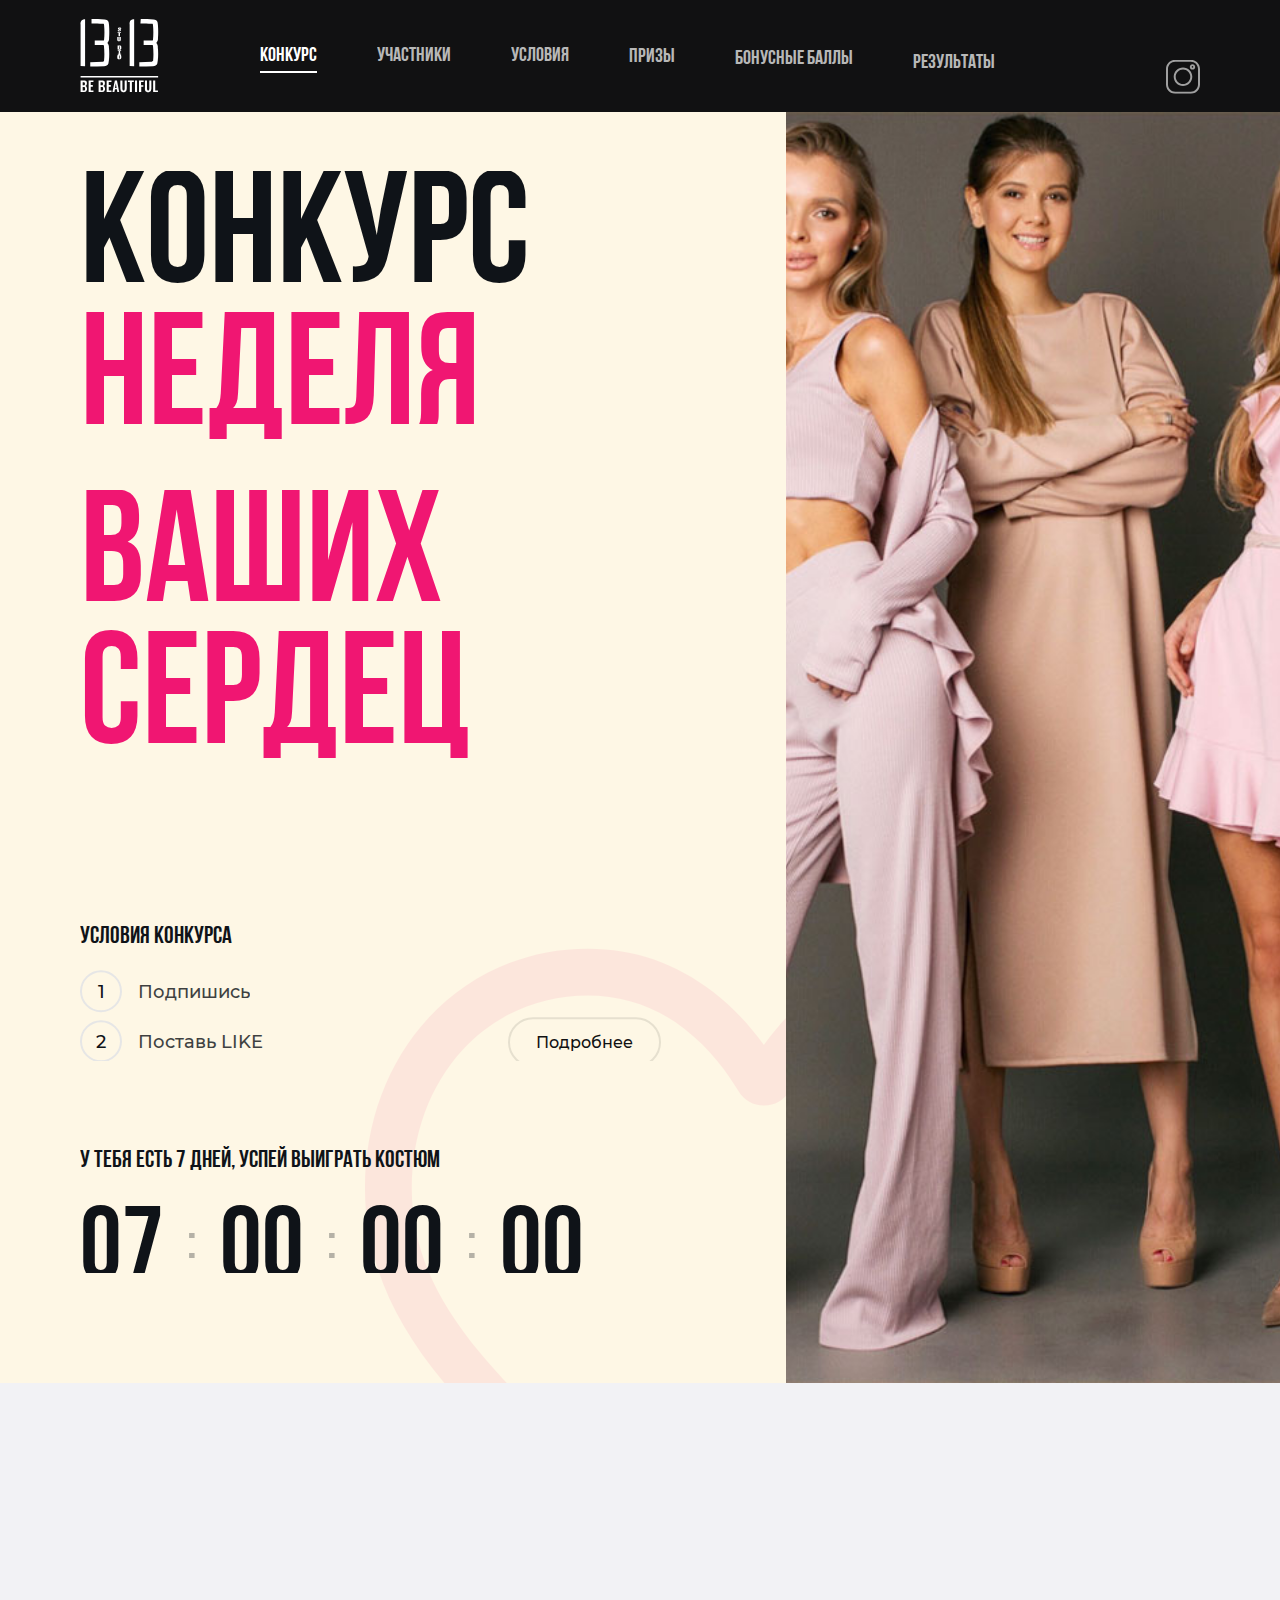
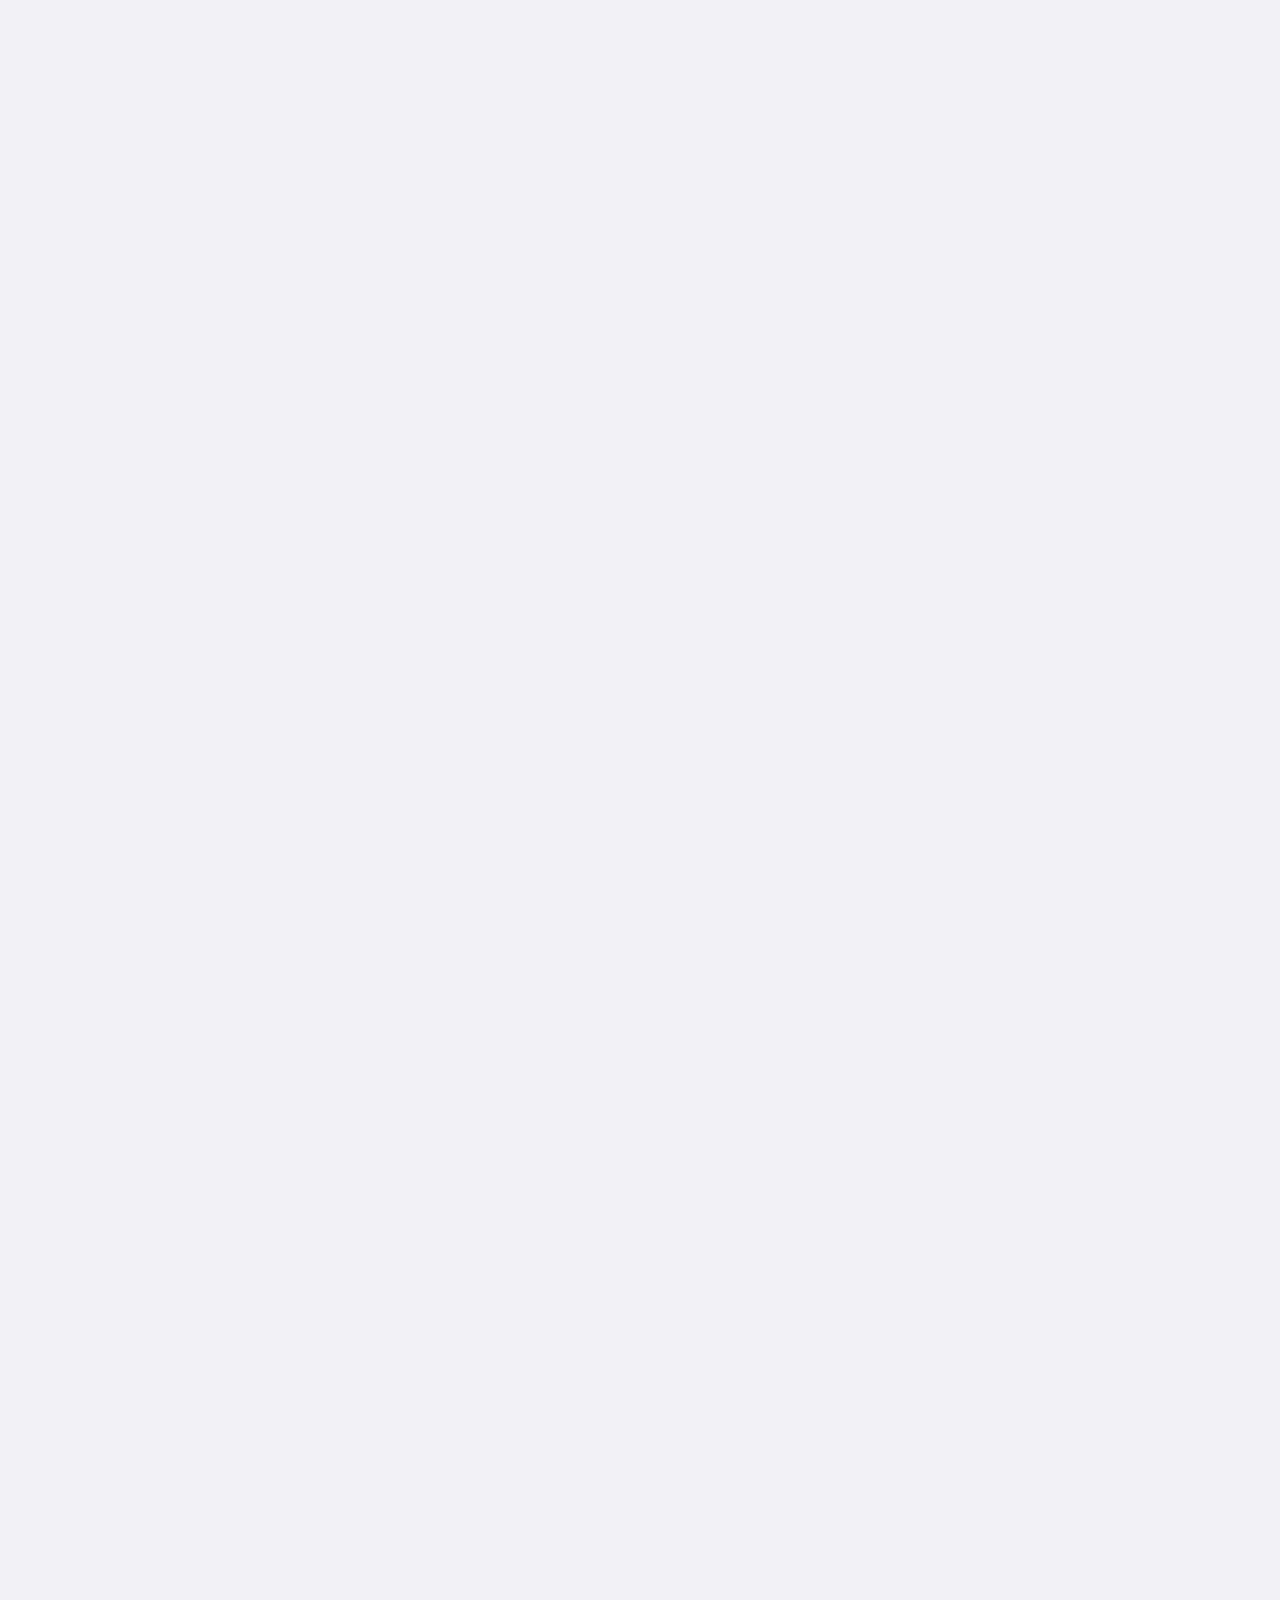
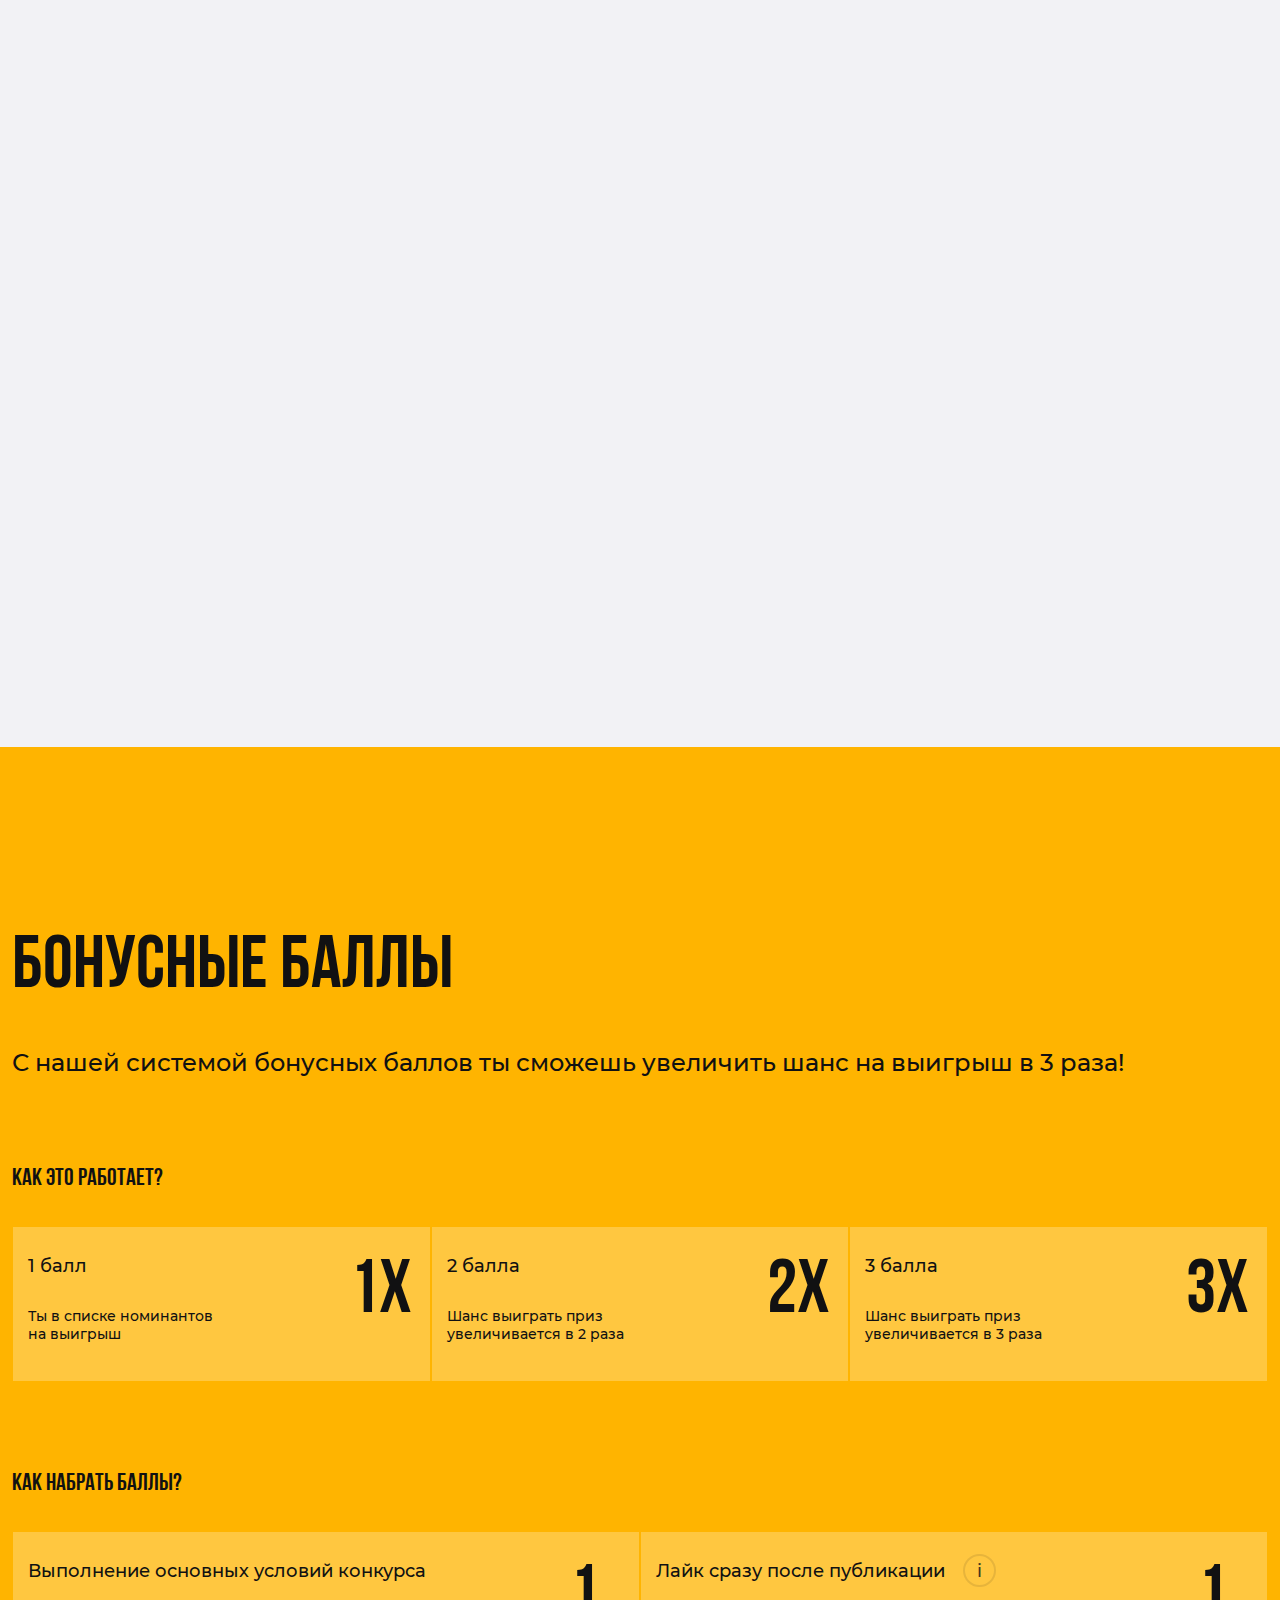
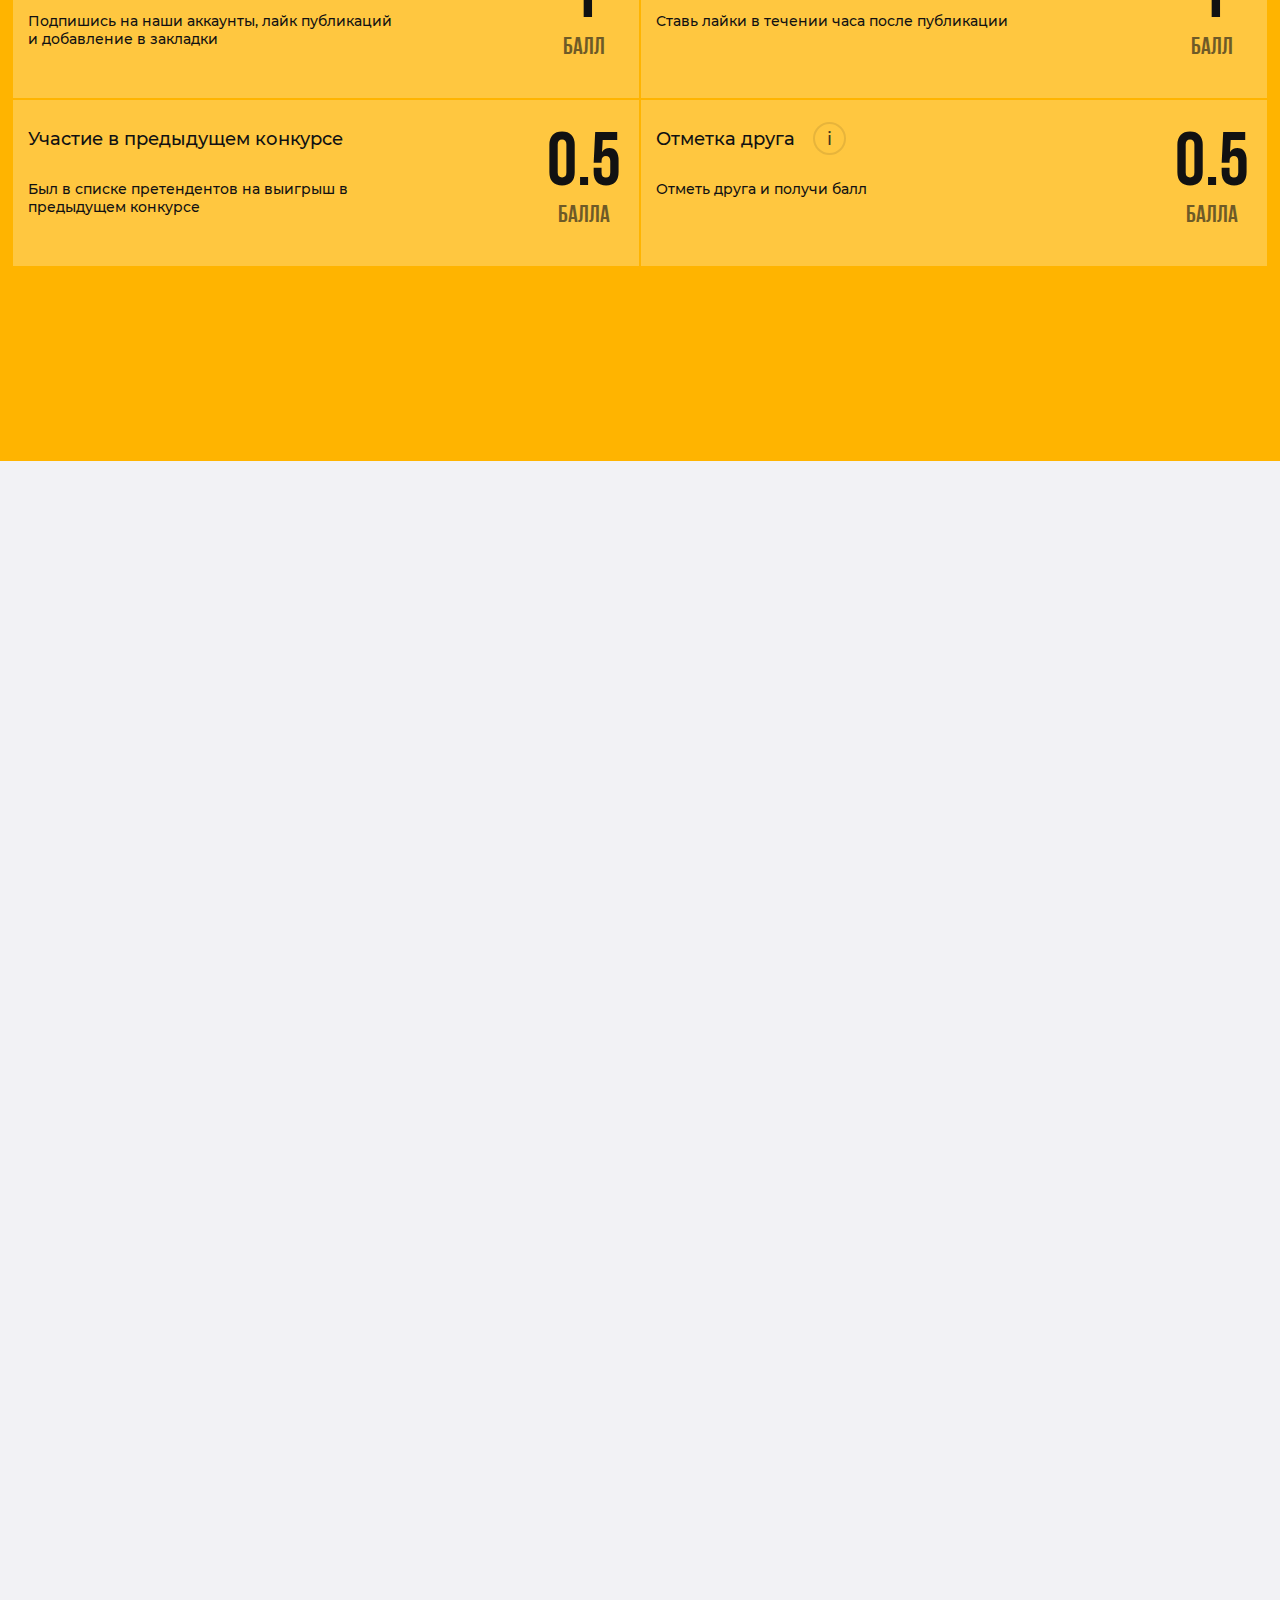
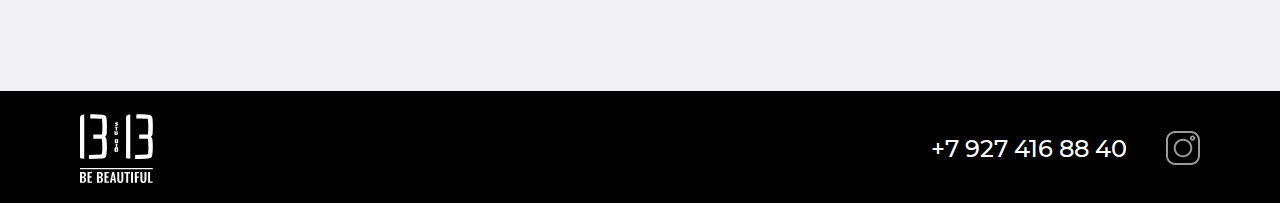
==== index.html @ 103858ec "1st commit" ====
<!DOCTYPE html>
<html lang="en">
<head>
	<meta charset="UTF-8">
	<title>Document</title>
	<link rel="stylesheet" href="assets/css/main.css">
</head>
<body>
	<header id="header" class="header">
		<img src="assets/images/heart-icon.svg" alt="" class="background-heart">
		<div class="nav sticky">
			<a href="#header"><img class="navicon navicon-logo" src="assets/images/logo.svg"></a>
			<nav>
				<ul class="navmenu">
					<li><a href="#header" class="active">Конкурс</a></li>
					<li><a href="#members-list-section">Участники</a></li>
					<li><a href="#conditions-section">Условия</a></li>
					<li><a href="#prize-section">Призы</a></li>
					<li><a href="#bonus-section">Бонусные баллы</a></li>
					<li><a href="#result-section">Результаты</a></li>
				</ul>
			</nav>
			<img class="navicon navicon-inst" src="assets/images/inst-icon.svg">
		</div>
			<div class="header-container header-col">
				<div class="h1-wrapper">
					<h1 class="h1"><span class="string"><span class="not-pink">конкурс </span>неделя</span><span class="string"> ваших сердец</span></h1>
				</div>
				<div class="conditions">
					<div class="main-items-animation">
						<h4 class="h4">Условия конкурса</h4>
						<div class="conditions-ctn">
							<div class="condition-list">
								<div class="condition-item">
									<div class="circle"></div>
									<div class="condition-item-number">1</div>
									<div class="condition-item-label">Подпишись</div>
								</div>
								<div class="condition-item">
									<div class="circle"></div>
									<div class="condition-item-number">2</div>
									<div class="condition-item-label">Поставь LIKE</div>
								</div>
								<div class="condition-item">
									<div class="circle circle-win">
										<img src="assets/images/win-icon.svg" alt="" class="main-win-icon">
									</div>
									<div class="condition-item-label"></div>
									<div class="condition-item-label win-label">Выиграй этот костюм</div>
								</div>
							</div>
							<a class="btn main-btn" href="">Подробнее</a>
						</div>
					</div>
				</div>
				<div class="timer-block">
					<div class="main-items-animation">
						<h4 id="time-left-text" class="h4">У тебя есть <span id="time-left">7 дней</span>, успей выиграть костюм</h4>
						<div class="timer">
							<span class="timer-element">
								<div class="number-wrapper days-wrapper">
									<span id="days" class="timer-number">07</span>
								</div>
								<span class="timer-text">дней</span>
							</span>
							<span class="timer-separator">:</span>
							<span class="timer-element">
								<div class="number-wrapper hours-wrapper">
									<span id="hours" class="timer-number">00</span>
								</div>
								<span class="timer-text">часов</span>
							</span>
							<span class="timer-separator">:</span>
							<span class="timer-element">
								<div class="number-wrapper minutes-wrapper">
									<span id="minutes" class="timer-number">00</span>
								</div>
								<span class="timer-text">минут</span>
							</span>
							<span class="timer-separator">:</span>
							<span class="timer-element">
								<div class="number-wrapper seconds-wrapper">
									<span id="seconds" class="timer-number timer-number-all">00</span>
								</div>
								<span class="timer-text">секунд</span>
							</span>
						</div>
					</div>
				</div>
			</div>
			<div class="header-col-img-wrap header-col">
				<div class="header-col-img"></div>
			</div>
	</header>
	<div class="border border-left"></div>
	<div class="border border-right"></div>
	<section id="members-list-section" class="section gray-section padding-top">
		<div class="container">
			<div class="h2-container">
				<h2 class="h2 slideUp-element">Список участников</h2>
			</div>
			<div class="tabs fadeIn-element">
			<div class="members-filters clearfix">
				<ul class="members-filters-list tabs__caption">
					<li class="active-tab">Недельный конкурс</li>
					<li>Сезонный конкурс</li>
					<li>Топ 50</li>
				</ul>
				<a href="#" class="btn members-filters-btn">Найти себя</a>
			</div>
			<div class="members-grid ">
				<div class="members-grid-header">
					<div class="members-col1 col">Участники</div>
					<div class="members-col2 col">Like</div>
					<div class="members-col3 col">Бонусные баллы</div>
					<div class="members-col4 col">Профиль</div>
					<div class="members-col5 col">Итог</div>
				</div>
					<div class="members-grid-items tabs__content active-tab">
						<div class="members-grid-item">
							<div class="members-col1 col">
							<div class="user">
								<img class="user-avatar" src="assets/images/user-image.jpg" alt="">
								<span class="user-login">Tina_gaznanova</span>
							</div>
							</div>
							<div class="members-col2 col">
								<div class="tooltip likes likes-green">
									<span class="likes-big">1</span> 10/10
									<span class="tooltiptext"><span class="tooltip-text">Like</span><span class="tooltip-text tooltip-text-second">10/10 лайков</span></span>
								</div>
							</div>
							<div class="members-col3 col">
								<div class="bonus-block">
									<div class="bonus" data-max-value="1" data-current-value="0"></div>
									<div class="bonus" data-max-value="1" data-current-value="0.5"></div>
									<div class="bonus" data-max-value="1" data-current-value="1"></div>
								</div>
							</div>
							<div class="members-col4 col">
								<a href="#" class="rectangle">
									<img class="user-icon" src="assets/images/user-icon.svg" alt="">
								</a>
							</div>
							<div class="members-col5 col">
								<div class="rating-number">
									<span class="rating rating-top">1</span>
								</div>
							</div>
						</div>
						<div class="members-grid-item">
							<div class="members-col1 col">
							<div class="user">
								<img class="user-avatar" src="assets/images/user-image.jpg" alt="">
								<span class="user-login">Tina_gaznanova</span>
							</div>
							</div>
							<div class="members-col2 col">
								<div class="tooltip likes likes-green">
									<span class="likes-big">1</span> 10/10
									<span class="tooltiptext"><span class="tooltip-text">Like</span><span class="tooltip-text tooltip-text-second">10/10 лайков</span></span>
								</div>
							</div>
							<div class="members-col3 col">
								<div class="bonus-block">
									<div class="bonus" data-max-value="10" data-current-value="4"></div>
									<div class="bonus" data-max-value="1" data-current-value="0.2"></div>
									<div class="bonus" data-max-value="2" data-current-value="2"></div>
								</div>
							</div>
							<div class="members-col4 col">
								<a href="#" class="rectangle">
									<img class="user-icon" src="assets/images/user-icon.svg" alt="">
								</a>
							</div>
							<div class="members-col5 col">
								<div class="rating-number">
									<span class="rating rating-top">2</span>
								</div>
							</div>
						</div>
						<div class="members-grid-item">
							<div class="members-col1 col">
							<div class="user">
								<img class="user-avatar" src="assets/images/user-image.jpg" alt="">
								<span class="user-login">Tina_gaznanova</span>
							</div>
							</div>
							<div class="members-col2 col">
								<div class="tooltip likes likes-red">
									<span class="likes-big">0</span> 7/10
									<span class="tooltiptext"><span class="tooltip-text">Like</span><span class="tooltip-text tooltip-text-second">7/10 лайков</span></span>
								</div>
							</div>
							<div class="members-col3 col">
								<div class="bonus-block">
									<div class="bonus-block">
										<div class="bonus" data-max-value="0.5" data-current-value="0.1"></div>
										<div class="bonus" data-max-value="1" data-current-value="0.5"></div>
										<div class="bonus" data-max-value="1" data-current-value="0"></div>
									</div>
								</div>
							</div>
							<div class="members-col4 col">
								<a href="#" class="rectangle">
									<img class="user-icon" src="assets/images/user-icon.svg" alt="">
								</a>
							</div>
							<div class="members-col5 col">
								<div class="rating-number">
									<span class="rating rating-top">3</span>
								</div>
							</div>
						</div>
						<div class="members-grid-item">
							<div class="members-col1 col">
							<div class="user">
								<img class="user-avatar" src="assets/images/user-image.jpg" alt="">
								<span class="user-login">Tina_gaznanova</span>
							</div>
							</div>
							<div class="members-col2 col">
								<div class="tooltip likes likes-red">
									<span class="likes-big">0</span> 3/10
									<span class="tooltiptext"><span class="tooltip-text">Like</span><span class="tooltip-text tooltip-text-second">3/10 лайков</span></span>
								</div>
							</div>
							<div class="members-col3 col">
								<div class="bonus-block">
									<div class="bonus" data-max-value="0.5" data-current-value="0.3"></div>
									<div class="bonus" data-max-value="4" data-current-value="0.5"></div>
									<div class="bonus" data-max-value="2" data-current-value="1"></div>
								</div>
							</div>
							<div class="members-col4 col">
								<a href="#" class="rectangle">
									<img class="user-icon" src="assets/images/user-icon.svg" alt="">
								</a>
							</div>
							<div class="members-col5 col">
								<div class="rating-number">
									<span class="rating">0.5</span>
								</div>
							</div>
						</div>
						<div class="members-grid-item">
							<div class="members-col1 col">
							<div class="user">
								<img class="user-avatar" src="assets/images/user-image.jpg" alt="">
								<span class="user-login">Tina_gaznanova</span>
							</div>
							</div>
							<div class="members-col2 col">
								<div class="tooltip likes likes-red">
									<span class="likes-big">0</span> 0/10
									<span class="tooltiptext"><span class="tooltip-text">Like</span><span class="tooltip-text tooltip-text-second">0/10 лайков</span></span>
								</div>
							</div>
							<div class="members-col3 col">
								<div class="bonus-block">
									<div class="bonus" data-max-value="0.5" data-current-value="0"></div>
									<div class="bonus" data-max-value="0.3" data-current-value="0.1"></div>
									<div class="bonus" data-max-value="11" data-current-value="9"></div>
								</div>
							</div>
							<div class="members-col4 col">
								<a href="#" class="rectangle">
									<img class="user-icon" src="assets/images/user-icon.svg" alt="">
								</a>
							</div>
							<div class="members-col5 col">
								<div class="rating-number">
									<span class="rating">0.5</span>
								</div>
							</div>
						</div>
					</div>
					<div class="members-grid-items tabs__content">
						<div class="members-grid-item">
							<div class="members-col1 col">
								<div class="user">
									<img class="user-avatar" src="assets/images/user-image.jpg" alt="">
									<span class="user-login">123</span>
								</div>
							</div>
							<div class="members-col2 col">
								<div class="tooltip likes likes-green">
									<span class="likes-big">1</span> 10/10
									<span class="tooltiptext"><span class="tooltip-text">Like</span><span class="tooltip-text tooltip-text-second">10/10 лайков</span></span>
								</div>
							</div>
							<div class="members-col3 col">
								<div class="bonus-block">
									<div class="bonus" data-max-value="1" data-current-value="0"></div>
									<div class="bonus" data-max-value="1" data-current-value="0.5"></div>
									<div class="bonus" data-max-value="1" data-current-value="1"></div>
								</div>
							</div>
							<div class="members-col4 col">
								<a href="#" class="rectangle">
									<img class="user-icon" src="assets/images/user-icon.svg" alt="">
								</a>
							</div>
							<div class="members-col5 col">
								<div class="rating-number">
									<span class="rating rating-top">1</span>
								</div>
							</div>
						</div>
						<div class="members-grid-item">
							<div class="members-col1 col">
								<div class="user">
									<img class="user-avatar" src="assets/images/user-image.jpg" alt="">
									<span class="user-login">123</span>
								</div>
							</div>
							<div class="members-col2 col">
								<div class="tooltip likes likes-green">
									<span class="likes-big">1</span> 10/10
									<span class="tooltiptext"><span class="tooltip-text">Like</span><span class="tooltip-text tooltip-text-second">10/10 лайков</span></span>
								</div>
							</div>
							<div class="members-col3 col">
								<div class="bonus-block">
									<div class="bonus" data-max-value="10" data-current-value="4"></div>
									<div class="bonus" data-max-value="1" data-current-value="0.2"></div>
									<div class="bonus" data-max-value="2" data-current-value="2"></div>
								</div>
							</div>
							<div class="members-col4 col">
								<a href="#" class="rectangle">
									<img class="user-icon" src="assets/images/user-icon.svg" alt="">
								</a>
							</div>
							<div class="members-col5 col">
								<div class="rating-number">
									<span class="rating rating-top">2</span>
								</div>
							</div>
						</div>
						<div class="members-grid-item">
							<div class="members-col1 col">
								<div class="user">
									<img class="user-avatar" src="assets/images/user-image.jpg" alt="">
									<span class="user-login">Tina_gaznanova</span>
								</div>
							</div>
							<div class="members-col2 col">
								<div class="tooltip likes likes-red">
									<span class="likes-big">0</span> 7/10
									<span class="tooltiptext"><span class="tooltip-text">Like</span><span class="tooltip-text tooltip-text-second">7/10 лайков</span></span>
								</div>
							</div>
							<div class="members-col3 col">
								<div class="bonus-block">
									<div class="bonus-block">
										<div class="bonus" data-max-value="0.5" data-current-value="0.1"></div>
										<div class="bonus" data-max-value="1" data-current-value="0.5"></div>
										<div class="bonus" data-max-value="1" data-current-value="0"></div>
									</div>
								</div>
							</div>
							<div class="members-col4 col">
								<a href="#" class="rectangle">
									<img class="user-icon" src="assets/images/user-icon.svg" alt="">
								</a>
							</div>
							<div class="members-col5 col">
								<div class="rating-number">
									<span class="rating rating-top">3</span>
								</div>
							</div>
						</div>
						<div class="members-grid-item">
							<div class="members-col1 col">
								<div class="user">
									<img class="user-avatar" src="assets/images/user-image.jpg" alt="">
									<span class="user-login">Tina_gaznanova</span>
								</div>
							</div>
							<div class="members-col2 col">
								<div class="tooltip likes likes-red">
									<span class="likes-big">0</span> 3/10
									<span class="tooltiptext"><span class="tooltip-text">Like</span><span class="tooltip-text tooltip-text-second">3/10 лайков</span></span>
								</div>
							</div>
							<div class="members-col3 col">
								<div class="bonus-block">
									<div class="bonus" data-max-value="0.5" data-current-value="0.3"></div>
									<div class="bonus" data-max-value="4" data-current-value="0.5"></div>
									<div class="bonus" data-max-value="2" data-current-value="1"></div>
								</div>
							</div>
							<div class="members-col4 col">
								<a href="#" class="rectangle">
									<img class="user-icon" src="assets/images/user-icon.svg" alt="">
								</a>
							</div>
							<div class="members-col5 col">
								<div class="rating-number">
									<span class="rating">0.5</span>
								</div>
							</div>
						</div>
						<div class="members-grid-item">
							<div class="members-col1 col">
								<div class="user">
									<img class="user-avatar" src="assets/images/user-image.jpg" alt="">
									<span class="user-login">Tina_gaznanova</span>
								</div>
							</div>
							<div class="members-col2 col">
								<div class="tooltip likes likes-red">
									<span class="likes-big">0</span> 0/10
									<span class="tooltiptext"><span class="tooltip-text">Like</span><span class="tooltip-text tooltip-text-second">0/10 лайков</span></span>
								</div>
							</div>
							<div class="members-col3 col">
								<div class="bonus-block">
									<div class="bonus" data-max-value="0.5" data-current-value="0"></div>
									<div class="bonus" data-max-value="0.3" data-current-value="0.1"></div>
									<div class="bonus" data-max-value="11" data-current-value="9"></div>
								</div>
							</div>
							<div class="members-col4 col">
								<a href="#" class="rectangle">
									<img class="user-icon" src="assets/images/user-icon.svg" alt="">
								</a>
							</div>
							<div class="members-col5 col">
								<div class="rating-number">
									<span class="rating">0.5</span>
								</div>
							</div>
						</div>
					</div>
					<div class="members-grid-items tabs__content">
						<div class="members-grid-item">
							<div class="members-col1 col">
								<div class="user">
									<img class="user-avatar" src="assets/images/user-image.jpg" alt="">
									<span class="user-login">000</span>
								</div>
							</div>
							<div class="members-col2 col">
								<div class="tooltip likes likes-green">
									<span class="likes-big">1</span> 10/10
									<span class="tooltiptext"><span class="tooltip-text">Like</span><span class="tooltip-text tooltip-text-second">10/10 лайков</span></span>
								</div>
							</div>
							<div class="members-col3 col">
								<div class="bonus-block">
									<div class="bonus" data-max-value="1" data-current-value="0"></div>
									<div class="bonus" data-max-value="1" data-current-value="0.5"></div>
									<div class="bonus" data-max-value="1" data-current-value="1"></div>
								</div>
							</div>
							<div class="members-col4 col">
								<a href="#" class="rectangle">
									<img class="user-icon" src="assets/images/user-icon.svg" alt="">
								</a>
							</div>
							<div class="members-col5 col">
								<div class="rating-number">
									<span class="rating rating-top">1</span>
								</div>
							</div>
						</div>
						<div class="members-grid-item">
							<div class="members-col1 col">
								<div class="user">
									<img class="user-avatar" src="assets/images/user-image.jpg" alt="">
									<span class="user-login">000</span>
								</div>
							</div>
							<div class="members-col2 col">
								<div class="tooltip likes likes-green">
									<span class="likes-big">1</span> 10/10
									<span class="tooltiptext"><span class="tooltip-text">Like</span><span class="tooltip-text tooltip-text-second">10/10 лайков</span></span>
								</div>
							</div>
							<div class="members-col3 col">
								<div class="bonus-block">
									<div class="bonus" data-max-value="10" data-current-value="4"></div>
									<div class="bonus" data-max-value="1" data-current-value="0.2"></div>
									<div class="bonus" data-max-value="2" data-current-value="2"></div>
								</div>
							</div>
							<div class="members-col4 col">
								<a href="#" class="rectangle">
									<img class="user-icon" src="assets/images/user-icon.svg" alt="">
								</a>
							</div>
							<div class="members-col5 col">
								<div class="rating-number">
									<span class="rating rating-top">2</span>
								</div>
							</div>
						</div>
						<div class="members-grid-item">
							<div class="members-col1 col">
								<div class="user">
									<img class="user-avatar" src="assets/images/user-image.jpg" alt="">
									<span class="user-login">Tina_gaznanova</span>
								</div>
							</div>
							<div class="members-col2 col">
								<div class="tooltip likes likes-red">
									<span class="likes-big">0</span> 7/10
									<span class="tooltiptext"><span class="tooltip-text">Like</span><span class="tooltip-text tooltip-text-second">7/10 лайков</span></span>
								</div>
							</div>
							<div class="members-col3 col">
								<div class="bonus-block">
									<div class="bonus-block">
										<div class="bonus" data-max-value="0.5" data-current-value="0.1"></div>
										<div class="bonus" data-max-value="1" data-current-value="0.5"></div>
										<div class="bonus" data-max-value="1" data-current-value="0"></div>
									</div>
								</div>
							</div>
							<div class="members-col4 col">
								<a href="#" class="rectangle">
									<img class="user-icon" src="assets/images/user-icon.svg" alt="">
								</a>
							</div>
							<div class="members-col5 col">
								<div class="rating-number">
									<span class="rating rating-top">3</span>
								</div>
							</div>
						</div>
						<div class="members-grid-item">
							<div class="members-col1 col">
								<div class="user">
									<img class="user-avatar" src="assets/images/user-image.jpg" alt="">
									<span class="user-login">Tina_gaznanova</span>
								</div>
							</div>
							<div class="members-col2 col">
								<div class="tooltip likes likes-red">
									<span class="likes-big">0</span> 3/10
									<span class="tooltiptext"><span class="tooltip-text">Like</span><span class="tooltip-text tooltip-text-second">3/10 лайков</span></span>
								</div>
							</div>
							<div class="members-col3 col">
								<div class="bonus-block">
									<div class="bonus" data-max-value="0.5" data-current-value="0.3"></div>
									<div class="bonus" data-max-value="4" data-current-value="0.5"></div>
									<div class="bonus" data-max-value="2" data-current-value="1"></div>
								</div>
							</div>
							<div class="members-col4 col">
								<a href="#" class="rectangle">
									<img class="user-icon" src="assets/images/user-icon.svg" alt="">
								</a>
							</div>
							<div class="members-col5 col">
								<div class="rating-number">
									<span class="rating">0.5</span>
								</div>
							</div>
						</div>
						<div class="members-grid-item">
							<div class="members-col1 col">
								<div class="user">
									<img class="user-avatar" src="assets/images/user-image.jpg" alt="">
									<span class="user-login">Tina_gaznanova</span>
								</div>
							</div>
							<div class="members-col2 col">
								<div class="tooltip likes likes-red">
									<span class="likes-big">0</span> 0/10
									<span class="tooltiptext"><span class="tooltip-text">Like</span><span class="tooltip-text tooltip-text-second">0/10 лайков</span></span>
								</div>
							</div>
							<div class="members-col3 col">
								<div class="bonus-block">
									<div class="bonus" data-max-value="0.5" data-current-value="0"></div>
									<div class="bonus" data-max-value="0.3" data-current-value="0.1"></div>
									<div class="bonus" data-max-value="11" data-current-value="9"></div>
								</div>
							</div>
							<div class="members-col4 col">
								<a href="#" class="rectangle">
									<img class="user-icon" src="assets/images/user-icon.svg" alt="">
								</a>
							</div>
							<div class="members-col5 col">
								<div class="rating-number">
									<span class="rating">0.5</span>
								</div>
							</div>
						</div>
					</div>
				<a href=""><div class="members-show-more">
					<div class="members-show-more-text">Показать еще</div>
				</div></a>
			</div>
			</div>
		</div>
	</section>
	<section  id="conditions-section" class="section gray-section padding-top">
		<div class="container">
			<div class="h2-container">
				<h2 class="h2 slideUp-element">Условия конкурса</h2>
			</div>
			<div class="conditions-block fadeIn-element">
				<p class="conditions-text">Что-бы выиграть одежду нашего собственного производста, тебе необходимо<br>выполнить 3 простых шага:</p>
				<div class="conditions-items">
					<div class="conditions-item">
						<div class="conditions-heading">1. Подписаться на нас</div>
						<p class="conditions-item-text">Подпишись на наши ДВЕ страницы <a href="">@1313.shop</a> и <a href="">@1313.studio</a></p>
					</div>
					<div class="conditions-item">
						<div class="conditions-heading">2. Поставить Like</div>
						<p class="conditions-item-text">Поставь LIKE и добавь в закладки все публикации начиная с этой в течении 7 дней</p>
					</div>
					<div class="conditions-item conditions-item-last">
						<div class="conditions-heading">3. Выиграть приз</div>
						<p class="conditions-item-text">Победительница будет определена 24 октября в прямом эфире на нашей страничке в <a href="">instagram</a></p>
					</div>
				</div>
			</div>
		</div>
	</section>
	<section id="prize-section" class="section gray-section padding-top prize-section">
		<div class="container">
			<div class="h2-container">
				<h2 class="h2 slideUp-element">Призы</h2>
			</div>
			<div class="prize-items fadeIn-element">
				<div class="prize-item">
					<img src="assets/images/1st-place.png" alt="" class="prize-item-image">
					<div class="prize-item-heading">Костюм</div>
					<div class="prize-item-text">нашего собственного производства</div>
				</div>
				<div class="prize-item">
					<img src="assets/images/2nd-place.png" alt="" class="prize-item-image">
					<div class="prize-item-heading">Скидка 20%</div>
					<div class="prize-item-text">на всю нашу продукцию</div>
					<div class="prize-item-btn">
						<a href="" class="btn">Стань спонсором</a>
					</div>
				</div>
				<div class="prize-item">
					<img src="assets/images/3rd-place.png" alt="" class="prize-item-image">
					<div class="prize-item-heading">Скидка 15%</div>
					<div class="prize-item-text">на всю нашу продукцию</div>
				</div>
				<div class="prize-item">
					<img src="assets/images/4th-place.png" alt="" class="prize-item-image">
					<div class="prize-item-heading">Скидка 10%</div>
					<div class="prize-item-text">на всю нашу продукцию</div>
				</div>
				<div class="prize-item">
					<img src="assets/images/all.png" alt="" class="prize-item-image">
					<div class="prize-item-heading">Скидка 5%</div>
					<div class="prize-item-text">на всю нашу продукцию</div>
				</div>
			</div>
		</div>
	</section>
	<section id="bonus-section" class="section">
		<div class="yellow-section padding-top">
			<div class="container">
				<div class="h2-container">
					<h2 class="h2 slideUp-yellow-element">Бонусные баллы</h2>
				</div>
				<p class="bonus-score-text fadeIn-yellow-element">С нашей системой бонусных баллов ты сможешь увеличить шанс на выигрыш в 3 раза!</p>
				<div class="bonus-content-section fadeIn-yellow-element">
					<h5 class="h5">Как это работает?</h5>
					<div class="how-works-items">
						<div class="how-works-item">
							<div class="how-works-content">
								<div class="how-works-heading">1 балл</div>
								<div class="how-works-text">Ты в списке номинантов на выигрыш</div>
							</div>
								<div class="how-works-scale">1X</div>
						</div>
						<div class="how-works-item">
							<div class="how-works-content">
								<div class="how-works-heading">2 балла</div>
								<div class="how-works-text">Шанс выиграть приз увеличивается в 2 раза</div>
							</div>
							<div class="how-works-scale">2X</div>
						</div>
						<div class="how-works-item">
							<div class="how-works-content">
								<div class="how-works-heading">3 балла</div>
								<div class="how-works-text">Шанс выиграть приз увеличивается в 3 раза</div>
							</div>
							<div class="how-works-scale">3X</div>
						</div>
					</div>
				</div>
				<div class="bonus-content-section fadeIn-yellow-element">
					<h5 class="h5">Как набрать баллы?</h5>
					<div class="how-works-items-rows">
						<div class="how-works-items">
							<div class="how-works-item how-works-item-l">
								<div class="how-works-content">
									<div class="how-works-heading how-works-heading-l">Выполнение основных условий конкурса</div>
									<div class="how-works-text-l">Подпишись на наши аккаунты, лайк публикаций и добавление в закладки</div>
								</div>
									<div class="how-works-scale how-choose-block-same">1
										<div class="number-label">Балл</div>
									</div>
							</div>
							<div class="how-works-item how-works-item-l">
								<div class="how-works-content">
									<div class="how-works-heading how-works-heading-l">Лайк сразу после публикации
										<div class="tooltip tooltip-i">
											<span class="i-icon"></span>
											<span class="tooltiptext tooltiptext-i">Like(1 лайк = 0.1 балла). В недельном конкурсе максимум 1 балл. В конкурсе “топ 50” без ограничений </span>
										</div>
									</div>

									<div class="how-works-text-l">Ставь лайки в течении часа после публикации</div>
								</div>
								<div class="how-works-scale how-choose-block-same">1
									<div class="number-label">Балл</div>
								</div>
							</div>
						</div>
						<div class="how-works-items">
							<div class="how-works-item how-works-item-l">
								<div class="how-works-content">
									<div class="how-works-heading how-works-heading-l">Участие в предыдущем конкурсе</div>
									<div class="how-works-text-l">Был в списке претендентов на выигрыш в предыдущем конкурсе</div>
								</div>
									<div class="how-works-scale how-choose-block-same">0.5
										<div class="number-label">Балла</div>
									</div>
							</div>
							<div class="how-works-item how-works-item-l">
								<div class="how-works-content">
									<div class="how-works-heading how-works-heading-l">Отметка друга
										<div class="tooltip tooltip-i">
											<span class="i-icon"></span>
											<span class="tooltiptext tooltiptext-i">Like(1 лайк = 0.1 балла). В недельном конкурсе максимум 1 балл. В конкурсе “топ 50” без ограничений </span>
										</div>
									</div>
									<div class="how-works-text-l">Отметь друга и получи балл</div>
								</div>
								<div class="how-works-scale how-choose-block-same">0.5
									<div class="number-label">Балла</div>
								</div>
							</div>
						</div>
					</div>
				</div>
			</div>
		</div>
	</section>
	<section id="result-section" class="section gray-section padding-top">
		<div class="container">
			<div class="draw-container">
				<div class="h2-container">
					<h2 class="h2 slideUp-element">Результаты конкурсов</h2>
				</div>
				<div class="draw-content-container fadeIn-element">
					<div class="filters">
						<div class="filter-year filter-groop">
							<div class="filter-label">Год</div>
							<div class="custom-select">
								<select class="select-year">
									<option>2019</option>
									<option>2018</option>
									<option>2017</option>
									<option>2016</option>
									<option>2015</option>
								</select>
							</div>
						</div>
						<div class="filter-month filter-groop">
							<div class="filter-label">Месяц</div>
							<div class="custom-select">
								<select>
									<option>Январь</option>
									<option>Февраль</option>
									<option>Март</option>
									<option>Апрель</option>
									<option>Май</option>
									<option>Июнь</option>
									<option>Июль</option>
									<option>Август</option>
									<option>Сентябрь</option>
									<option>Октябрь</option>
									<option>Ноябрь</option>
									<option>Декабрь</option>
								</select>
							</div>
						</div>
					</div>
					<div class="draw-items">
						<div class="draw-item">
							<img class="draw-image" src="assets/images/draw-image.jpg" alt="">
							<div class="draw-info">
								<div class="draw-info-heading">Неделя лайков</div>
								<div class="draw-info-plate">
									<div class="draw-info-date"><span class="gray-text">Дата розыгрыша:</span> 10 Октября 2018</div>
									<div class="draw-info-quantity"><span class="gray-text">Количество участников:</span> 126</div>
									<div class="draw-info-member">
										<img class="draw-image-members" src="assets/images/user-image.jpg" alt="">
										<img class="draw-image-members" src="assets/images/user-image.jpg" alt="">
										<img class="draw-image-members" src="assets/images/user-image.jpg" alt="">
										<img class="draw-image-members" src="assets/images/user-image.jpg" alt="">
										<img class="draw-image-members" src="assets/images/user-image.jpg" alt="">
										<img class="draw-image-members" src="assets/images/user-image.jpg" alt="">
									</div>
								</div>
							</div>
							<a href="" class="btn draw-btn">Подробнее</a>
						</div>
						<div class="draw-item">
							<img class="draw-image" src="assets/images/draw-image.jpg" alt="">
							<div class="draw-info">
								<div class="draw-info-heading">Неделя лайков</div>
								<div class="draw-info-plate">
									<div class="draw-info-date"><span class="gray-text">Дата розыгрыша:</span> 10 Октября 2018</div>
									<div class="draw-info-quantity"><span class="gray-text">Количество участников:</span> 126</div>
									<div class="draw-info-member">
										<img class="draw-image-members" src="assets/images/user-image.jpg" alt="">
										<img class="draw-image-members" src="assets/images/user-image.jpg" alt="">
										<img class="draw-image-members" src="assets/images/user-image.jpg" alt="">
										<img class="draw-image-members" src="assets/images/user-image.jpg" alt="">
										<img class="draw-image-members" src="assets/images/user-image.jpg" alt="">
										<img class="draw-image-members" src="assets/images/user-image.jpg" alt="">
									</div>
								</div>
							</div>
							<a href="" class="btn draw-btn">Подробнее</a>
						</div>
						<div class="draw-item">
							<img class="draw-image" src="assets/images/draw-image.jpg" alt="">
							<div class="draw-info">
								<div class="draw-info-heading">Неделя лайков</div>
								<div class="draw-info-plate">
									<div class="draw-info-date"><span class="gray-text">Дата розыгрыша:</span> 10 Октября 2018</div>
									<div class="draw-info-quantity"><span class="gray-text">Количество участников:</span> 126</div>
									<div class="draw-info-member">
										<img class="draw-image-members" src="assets/images/user-image.jpg" alt="">
										<img class="draw-image-members" src="assets/images/user-image.jpg" alt="">
										<img class="draw-image-members" src="assets/images/user-image.jpg" alt="">
										<img class="draw-image-members" src="assets/images/user-image.jpg" alt="">
										<img class="draw-image-members" src="assets/images/user-image.jpg" alt="">
										<img class="draw-image-members" src="assets/images/user-image.jpg" alt="">
									</div>
								</div>
							</div>
							<a href="" class="btn draw-btn">Подробнее</a>
						</div>
					</div>
				</div>
			</div>
		</div>
	</section>
	<footer class="footer">
		<img class="logo-footer" src="assets/images/logo.svg">
		<div class="number"><a href="tel:7 927 416 88 40">+7 927 416 88 40</a></div>
		<img class="inst-icon" src="assets/images/inst-icon.svg">
	</footer>
	<script src="assets/js/jquery.min.js"></script>
	<script src="assets/js/anime.min.js"></script>
	<script src="assets/js/main.js"></script>
</body>
</html>
---- assets/css/main.css ----
@font-face{font-family:'BebasNeue';src:url(../fonts/BebasNeueBold.ttf);font-weight:bold;font-style:normal}@font-face{font-family:'Montserrat';src:url(../fonts/Montserrat-Medium.ttf);font-weight:normal;font-style:normal}@font-face{font-family:'MontserratSemiBold';src:url(../fonts/Montserrat-SemiBold.ttf);font-weight:600;font-style:normal}@font-face{font-family:'MontserratLight';src:url(../fonts/Montserrat-Light.ttf);font-weight:100;font-style:normal}body{margin:0;padding:0;font-family:BebasNeue;color:#0f1318;background-color:#f2f2f5}.clearfix:after{content:"";display:table;clear:both}.section{position:relative;overflow:hidden}.gray-section{background-color:#f2f2f5;color:#111112}.yellow-section{background-color:#ffb400;color:#111112;padding-bottom:194px}.padding-top{padding-top:184px}.container{width:1256px;margin:0 auto}.draw-container{width:824px}.h2{font-size:75px;margin:0}.prize-section{padding-bottom:220px}.h5{font-size:24px;margin:90px 0px 35px 0px}.draw-content-container{margin-bottom:184px}.border{height:200vh;background-color:#111112;z-index:10}.border-left{float:left}.border-right{float:right}.slideUp{-webkit-animation-name:slideUp;animation-name:slideUp;-webkit-animation-duration:400ms;animation-duration:400ms;-webkit-animation-timing-function:linear;animation-timing-function:linear}.fadeIn{-webkit-animation-name:fadeIn;animation-name:fadeIn;-webkit-animation-duration:400ms;animation-duration:400ms;-webkit-animation-timing-function:ease-out;animation-timing-function:ease-out}@-webkit-keyframes slideUp{0%{-webkit-transform:translateY(100%);transform:translateY(100%)}100%{-webkit-transform:translateY(0%);transform:translateY(0%)}}@keyframes slideUp{0%{-webkit-transform:translateY(100%);transform:translateY(100%)}100%{-webkit-transform:translateY(0%);transform:translateY(0%)}}@-webkit-keyframes fadeIn{0%{opacity:0}100%{opacity:1}}@keyframes fadeIn{0%{opacity:0}100%{opacity:1}}.how-works-items{display:flex}.how-works-items:last-child{margin-right:0px}.how-works-item{flex:1;background-color:#ffc740;padding:28px 18px 38px 15px;margin:1px}.bonus-score-text{font-family:Montserrat;font-size:24px;margin:42px 0px 0px 0px}.how-works-content{font-family:Montserrat;display:inline-block}.how-works-heading{font-size:18px;margin-bottom:30px}.how-works-text{width:190px;font-size:14px}.how-works-scale{font-size:76px;display:inline;float:right}.how-works-text-l{width:365px;font-size:14px}.number-label{font-size:24px;opacity:0.6;color:#0f1318}.how-choose-block-same{width:74.33px;text-align:center}.how-works-item-l{transition-duration:0.2s}.how-works-item-l:hover{background-color:#ffe9b3}.i-icon{margin-left:13px;padding:3.5px 12px;border:solid 2px rgba(15,19,24,0.1);border-radius:50%}.i-icon:before{content:'i';color:#0f1318;opacity:0.8;font-size:18px}.tooltip-i .tooltiptext-i{top:-81px;left:-534%;width:485px;text-align:left;padding:14px 51px 17px 14px}.tooltiptext-i{font-size:14px}.conditions-block,.draw-items{font-family:Montserrat}.conditions-items{display:flex}.conditions-item{flex:1;background-color:#fbfbfb;padding:28px 37px 35px 14px;margin-right:2px}.conditions-item-last{margin-right:0px}.conditions-text{font-size:24px;margin:60px 0px 95px 0px}.conditions-item-text{font-size:13.7px;margin:0;color:#5e5e5f}.conditions-item-text a{color:#111112}.conditions-heading{font-size:18px;margin-bottom:24px}.members-filters{display:block;font-family:Montserrat;margin-top:83px}.members-filters-list{padding:0;margin:0;display:block}.members-filters-list li{float:left;display:block;margin-right:60px;opacity:0.4;font-size:24px;color:#111112;cursor:pointer;-webkit-user-select:none;-moz-user-select:none;-ms-user-select:none;user-select:none}.members-filters-list li.active-tab{opacity:1}.tabs__content{display:none}.tabs__content.active-tab{display:block}.members-grid-header{display:flex;background-color:#eaeaeb;font-family:MontserratSemiBold;opacity:0.6;text-transform:uppercase;padding:24px 0px 18px 40px;margin:35px 0px 10px 0px;font-size:14px}.members-grid-items{font-family:Montserrat}.members-grid-item{display:flex;background-color:#fbfbfb;height:90px;margin-bottom:2px;transition-duration:0.2s;padding-left:36px}.members-grid-item:hover{background-color:#fff;border-left:2px solid #000;box-shadow:0 0px 40px -15px #000;position:relative}.user{margin-top:19px}.user-avatar{vertical-align:middle;border-radius:50%;width:50px;height:50px;margin-right:20px}.user-login{margin-top:17px}.likes{font-size:14px;margin:auto 0px auto 3px}.likes-big{font-size:18px}.likes-green{color:#c3dcba}.likes-green>span{color:#51bd2c}.likes-red{color:#f5bdbb}.likes-red>span{color:#e52f2a}.bonus-block{font-size:18px;display:inline-flex;margin:auto 0}.svg-cc{stroke-width:2px;position:absolute}.bonus{margin-left:25px;position:relative;width:26.219px;text-align:center;color:#dadada}.svg-cc{stroke-width:2px;position:absolute}.bonus-circle{top:-11px;left:-26px;position:absolute;width:38px;height:38px;border-radius:50%}.user-icon{width:20px;height:18px;margin:16px 0px 0px 9px}.rectangle{width:38px;height:48px;border:2px solid #ebebeb;margin:auto 0px auto 9px}.rating-number{margin:auto 35px auto auto;width:59px;text-align:right}.rating{font-family:MontserratLight;font-size:42px;color:#dadada}.rating-top{color:#111112}.members-show-more{background-color:#fbfbfb;height:60px;display:flex}.members-show-more-text{margin:auto;font-family:Montserrat;font-size:16px;color:#111112}.col{display:flex}.members-col1{flex-basis:54%}.members-col2{flex-basis:8.59%}.members-col3{flex-basis:17%}.members-col4{flex-basis:11%}.members-col5{flex-basis:8.75%}.bonus:first-child{margin-left:10px}.tooltip{position:relative;display:inline-block;-webkit-user-select:none;-moz-user-select:none;-ms-user-select:none;user-select:none}.tooltip .tooltiptext{visibility:hidden;width:120px;background-color:black;color:#fff;text-align:center;padding:5px 0px 6px 0px;position:absolute;z-index:1}.tooltip:hover .tooltiptext{visibility:visible}.tooltip .tooltiptext{top:-55px;left:-75%}.tooltip-text{display:block}.tooltip-text-second{color:#a9a9b4}.tooltip .tooltiptext::after{content:" ";position:absolute;top:100%;left:50%;margin-left:-5px;border-width:5px;border-style:solid;border-color:black transparent transparent transparent}.prize-items{display:flex;font-family:Montserrat;margin-top:95px;flex-wrap:wrap}.prize-items:last-child{margin-right:0px}.prize-item{height:347px;flex:1;text-align:center;background-color:#fbfbfb;margin:2px;padding:30px 0px 0px 0px;min-width:240px;transition-duration:0.4s}.prize-item:hover{background-color:#fff;box-shadow:0px 0px 30px -15px #000;position:relative}.prize-item-heading{margin-top:25px;font-size:18px}.prize-item-text{margin-top:12px;font-size:14px;color:#5e5e5f}.draw-items{margin-top:40px}.draw-item{background-color:#fbfbfb;width:100%;height:185px;margin-bottom:2px;transition-duration:0.4s}.draw-item:hover{background-color:#fff;box-shadow:0px 0px 30px -15px #000;position:relative}.draw-image{float:left;margin-right:19px}.draw-btn{float:right;margin:-55px 38px 0px 0px}.draw-image-members{border-radius:50%;width:22px;height:22px}.draw-info-heading{padding:28px 0px 19px 0px;font-size:18px}.draw-info-plate{font-size:14px}.gray-text{color:#5e5e5f}.draw-info-date{margin-bottom:14px}.draw-info-quantity{margin-bottom:6px}.nav{width:100%;height:112px;font-size:20px;position:relative;z-index:300;background-color:#111112;display:flex;overflow:hidden}.sticky{position:fixed;top:0}.navicon{margin:auto 0px;display:flex}.navicon-logo{width:80px;height:74px;padding-left:80px;margin:19px 100px 19px 0px}.navicon-inst{opacity:0.6;width:34px;height:34px;margin:39px 80px 39px auto}.navicon-inst:hover{opacity:1;cursor:pointer}.navmenu{display:block;list-style:none;margin:46px 0px 0px 0px;padding:0px}.navmenu li{display:block;float:left;margin:0px 60px 0px 0px;padding:0px}.navmenu li:last-child{margin-right:0px}.navmenu a{opacity:0.7;color:#fff;text-decoration:none;padding-bottom:5px}.navmenu a.active{opacity:1;border-bottom:2px solid #fff}.navmenu a:hover{opacity:1}.header{position:relative;background-color:#fef7e5;text-transform:uppercase;display:flex}.header-col{margin-top:112px}.header-container{padding:0px 0px 110px 80px;position:relative;z-index:2;flex:1}.header-col-img-wrap{flex:0.7;overflow:hidden}.header-col-img{background-image:url("../images/1st-screen-photo.jpg");background-repeat:no-repeat;background-position:top, center;background-size:cover;z-index:1;height:100%}.header-col-img:hover{height:200%;background-position:left, center}.background-heart{opacity:0.07;position:absolute;bottom:-320px;right:70px;width:892px;height:798px}.h1{font-size:160px;margin:59px 0 24px 0;line-height:142px;display:inline-block;color:#f01672}.not-pink{color:#0f1318}.h4{font-size:24px;margin-top:40px}.condition-list{text-transform:none;font-family:Montserrat;font-size:18px;margin:auto 0px auto 16px}.condition-list *{display:inline-block}.condition-item{position:relative}.condition-item-number{margin-right:27px}.condition-item-label{margin-right:45px;opacity:0.8}.win-label{margin-right:0px}.circle{top:-11px;left:-16px;position:absolute;width:38px;height:38px;border:solid 2px #e6e6e6;border-radius:50%}.circle-win{border:solid 2px #f2af0d;background-color:#f2af0d;justify-content:center;margin:auto}.main-win-icon{border:none;fill:#fff;display:block;position:absolute;top:11px;left:10px;width:18px;height:18px}.conditions,.timer-block,.h2-container{overflow:hidden}.conditions-ctn{display:flex}.timer{margin-top:30px}.timer-element{display:inline-block}.timer-number{font-size:105px;display:block;margin-bottom:-30px;margin-top:-18px}.string{display:inline-block}.string-wrapper{display:inline-block;overflow:hidden;padding-bottom:4px}.number-wrapper{overflow:hidden;display:inline-block;height:78px}.timer-text{text-align:center;display:block;opacity:0.6;font-size:24px}.timer-separator{opacity:0.3;font-size:52px;margin:0;padding:0px 50px;vertical-align:90%}.inst-icon{position:absolute;top:40px;right:80px;z-index:2;opacity:0.6;transition-duration:0.4s;width:34px;height:34px}.inst-icon:hover{opacity:1;cursor:pointer}.footer{height:112px;position:relative;background-color:#000;padding-left:80px}.logo-footer{height:80px;width:74px;margin-top:18px}.number{position:absolute;top:43px;right:153px}.number a{font-size:24px;color:#fff;font-family:Montserrat;text-decoration:none}.btn{font-size:16px;color:#111112;padding:14px 26px;border:solid 2px #e6e0cf;border-radius:40px;text-decoration:none;-webkit-user-select:none;-moz-user-select:none;-ms-user-select:none;user-select:none;transition-duration:0.4s;white-space:nowrap;font-family:Montserrat;text-transform:none}.btn:hover{color:#fff;background-color:#000;border:solid 2px #000}.main-btn{height:18px;margin:auto}.members-filters-btn{float:right;margin-top:-27px;margin-left:-3px}.prize-item-btn{margin-top:38px}.prize-item-btn a{font-size:14px;padding:8px 16px}.filters{display:flex;font-family:Montserrat}.filter-groop{width:285px;font-size:18px}.custom-select{position:relative;font-family:Montserrat;-webkit-user-select:none;-moz-user-select:none;-ms-user-select:none;user-select:none}.custom-select select{display:none}.select-selected{background-color:#fbfbfb;border:2px solid #dbdbde}.select-selected:after{position:absolute;content:"";top:22px;right:17px;width:0;height:0;border:6px solid transparent;border-color:#111112 transparent transparent transparent}.select-selected.select-arrow-active:after{border-color:transparent transparent #111112 transparent;top:15px}.select-items div,.select-selected{color:#111112;padding:11px 16px}.select-items{position:absolute;background-color:#fff;top:100%;left:0;right:0;z-index:99;cursor:pointer;border:2px solid transparent;border-color:transparent #dbdbde #dbdbde #dbdbde;border-top:none}.select-hide{display:none}.select-items div:hover,.same-as-selected{background-color:#fbfbfb}.filter-groop{margin:100px 40px 0px 0px}.filter-label{margin-bottom:18px}@media (max-width: 1750px){.header-container{width:730px}.header-menu li{margin-right:30px}.logo{margin:19px 30px 0px 0px}}@media (max-device-width: 1750px){.timer-number{margin-top:-5px}}@media (max-width: 1575px){.header-container{width:910px}.main-photo{display:block;position:relative;width:auto;height:100%;max-height:none;min-height:0}.condition-item-label{margin-right:38px;font-size:18px}.condition-item-number{margin-right:27px;width:10px;text-align:center}.circle{top:-11px;left:-16px;width:38px;height:38px}.main-win-icon{top:11px;left:10px}.timer-separator{padding:0px 21px}.condition-list{display:flex;flex-direction:column}.condition-item{margin-top:28px}.condition-item:first-child{margin-top:0px}.main-items-animation{padding-bottom:10px}}@media (max-width: 1256px){.container{width:100%}.header-container,.draw-content-container,.h2,.members-filters,.conditions-text,.h5,.bonus-score-text{padding-left:30px}.members-filters-btn{margin-right:80px}}@media (max-width: 1236px){.prize-item:last-child{height:310px}.prize-section{padding-bottom:0px}.header-menu li{margin-right:18px}.logo{margin:19px 15px 0px 0px}}@media (max-width: 1147px){.header-container{width:100%}.header-menu li,.sticky-menu li{margin-right:30px}.sticky-block-container{display:flex;width:-webkit-max-content;width:-moz-max-content;width:max-content}.members-filters-list li{margin-top:10px;margin-right:30px}.members-filters-btn{margin:-8px 78px 0px 0px}.conditions-items,.how-works-items{flex-direction:column;padding:0px 30px}.navmenu{margin:0px}.navmenu li{margin:45px 28px 0px 0px}.members-filters-list li{font-size:20px}.yellow-section{padding-bottom:80px}.navicon-logo{margin-right:64px}}@media screen and (max-width: 993px){.prize-item:last-child{height:347px}}@media (max-width: 920px){.header-menu li{margin-top:30px;margin-right:40px}.sticky-menu-nav{width:305px;margin:auto 0px auto 40px}.sticky-menu-bot-item{margin-top:22px}.header-container,.conditions-text,.h2,.members-filters,.sticky-block-container,.h5,.bonus-score-text,.draw-content-container{padding-left:30px}.conditions-items,.how-works-items{padding:0px 30px}.members-col1{flex:2}.members-col2{flex:1}.members-col3{flex:1.5}.members-col4,.members-col5{flex:1}.footer,.navicon-logo{padding-left:30px}}@media (max-width: 824px){.draw-container{width:100%}.members-filters-list li{font-size:19px}}@media (max-width: 777px){.h1{font-size:110px;line-height:100px;margin:50px 0px 10px 0px}.timer-separator{padding:0px 25px}.members-grid-header{font-size:11px}.user-login{margin-top:0px;display:block}.user-avatar{margin-right:0px;margin-left:32px}.user{margin-top:12px}.navicon-logo{margin-right:40px}.navmenu li{margin-right:35px}.members-filters-list li{float:none}.members-filters-btn{float:right}}@media (max-width: 650px){.header{min-height:1210px}.condition-item{display:block;padding-top:20px}.condition-item-label{font-size:18px}.circle{top:11px}.bonus-block{font-size:15px}.bonus{margin-left:12px}.rating{font-size:29px}.members-grid-item{padding-left:5px}.members-grid-header{padding:24px 0px 18px 11px}.members-col4{margin-right:10px}.draw-btn,.navmenu{display:none}}@media (max-width: 590px){.timer-separator{padding:0px 9px;font-size:42px}.timer-text{font-size:18px}.sticky-menu-bot-item{margin:0}.sticky-menu li{margin-top:15px}.sticky-menu li:last-child{margin-bottom:15px}.sticky-menu-nav{width:148px}.logo-white{margin:auto 0}.inst-icon-white{top:98px;right:55px}.members-filters-list li{font-size:17px}.members-filters-btn{margin-top:-65px;margin-right:15px}.how-works-text-l{width:240px}.how-works-heading-l{width:243px}.number{font-size:21px}}
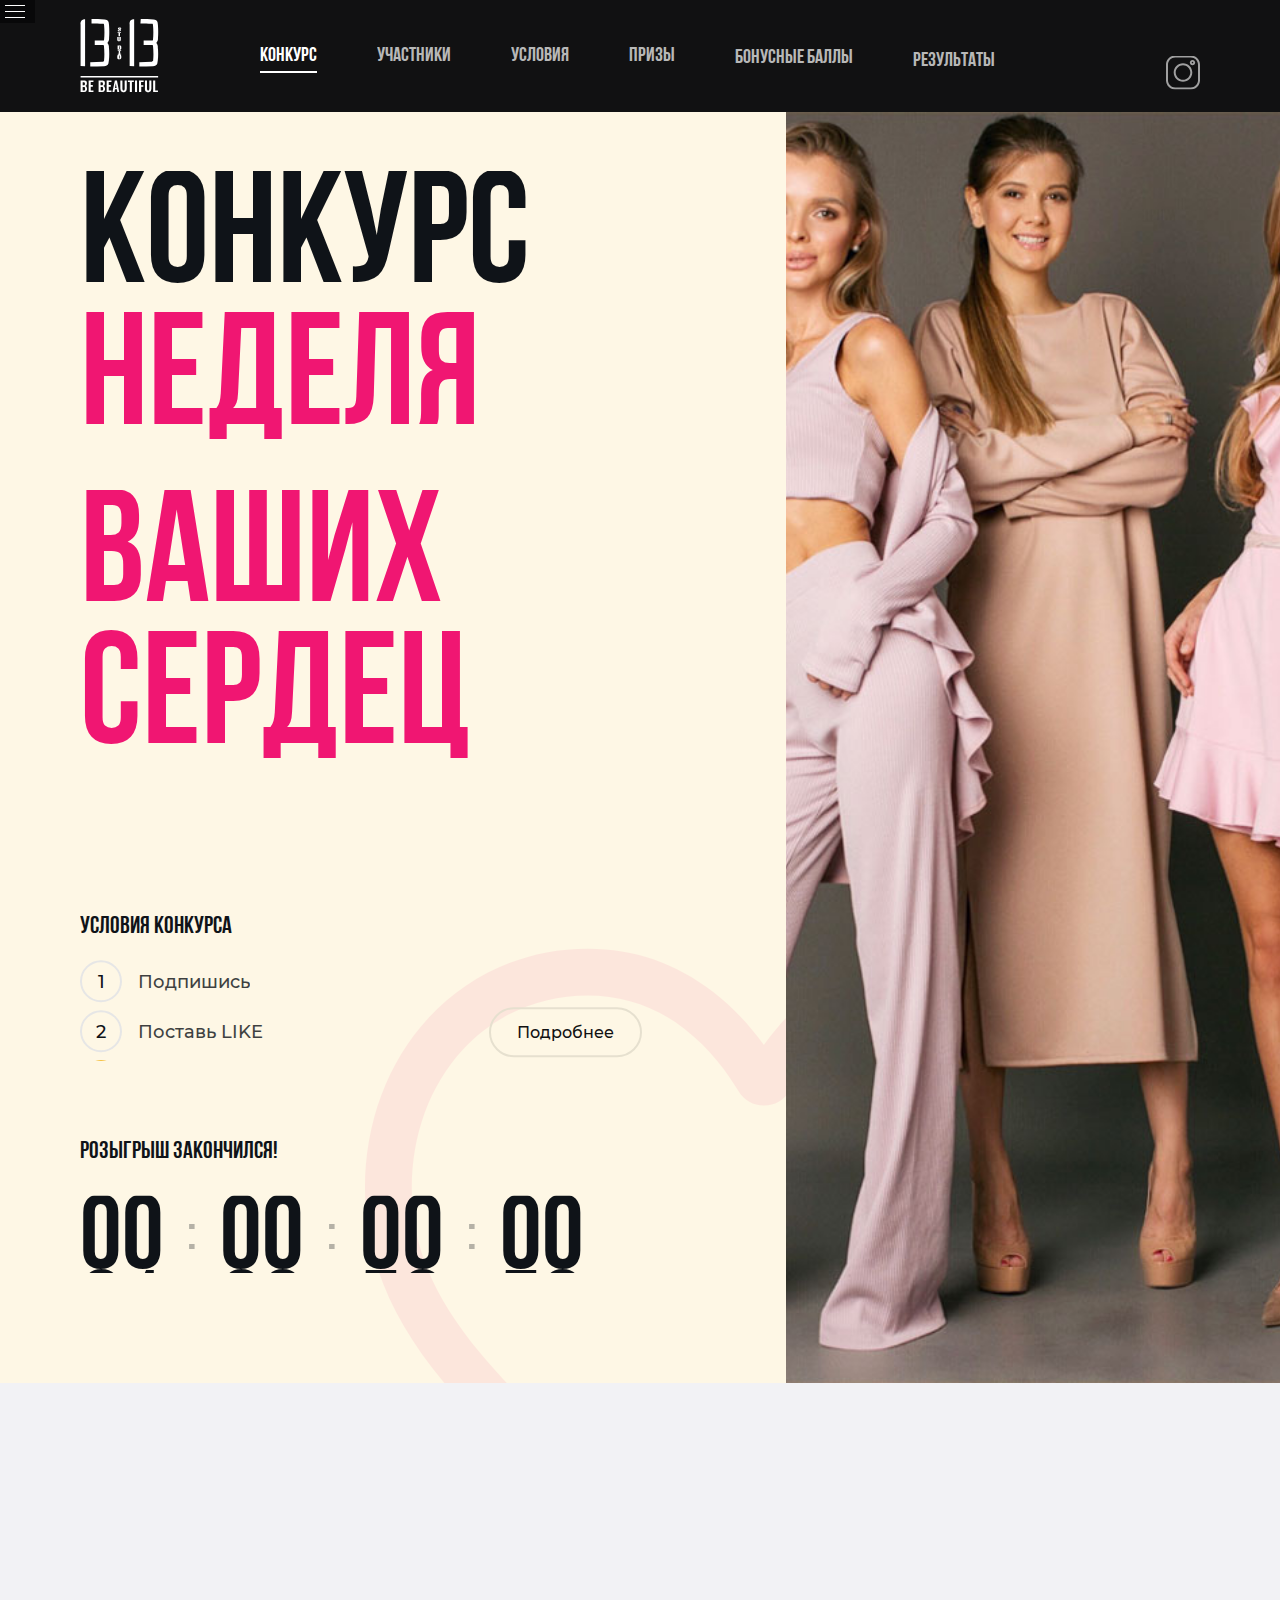
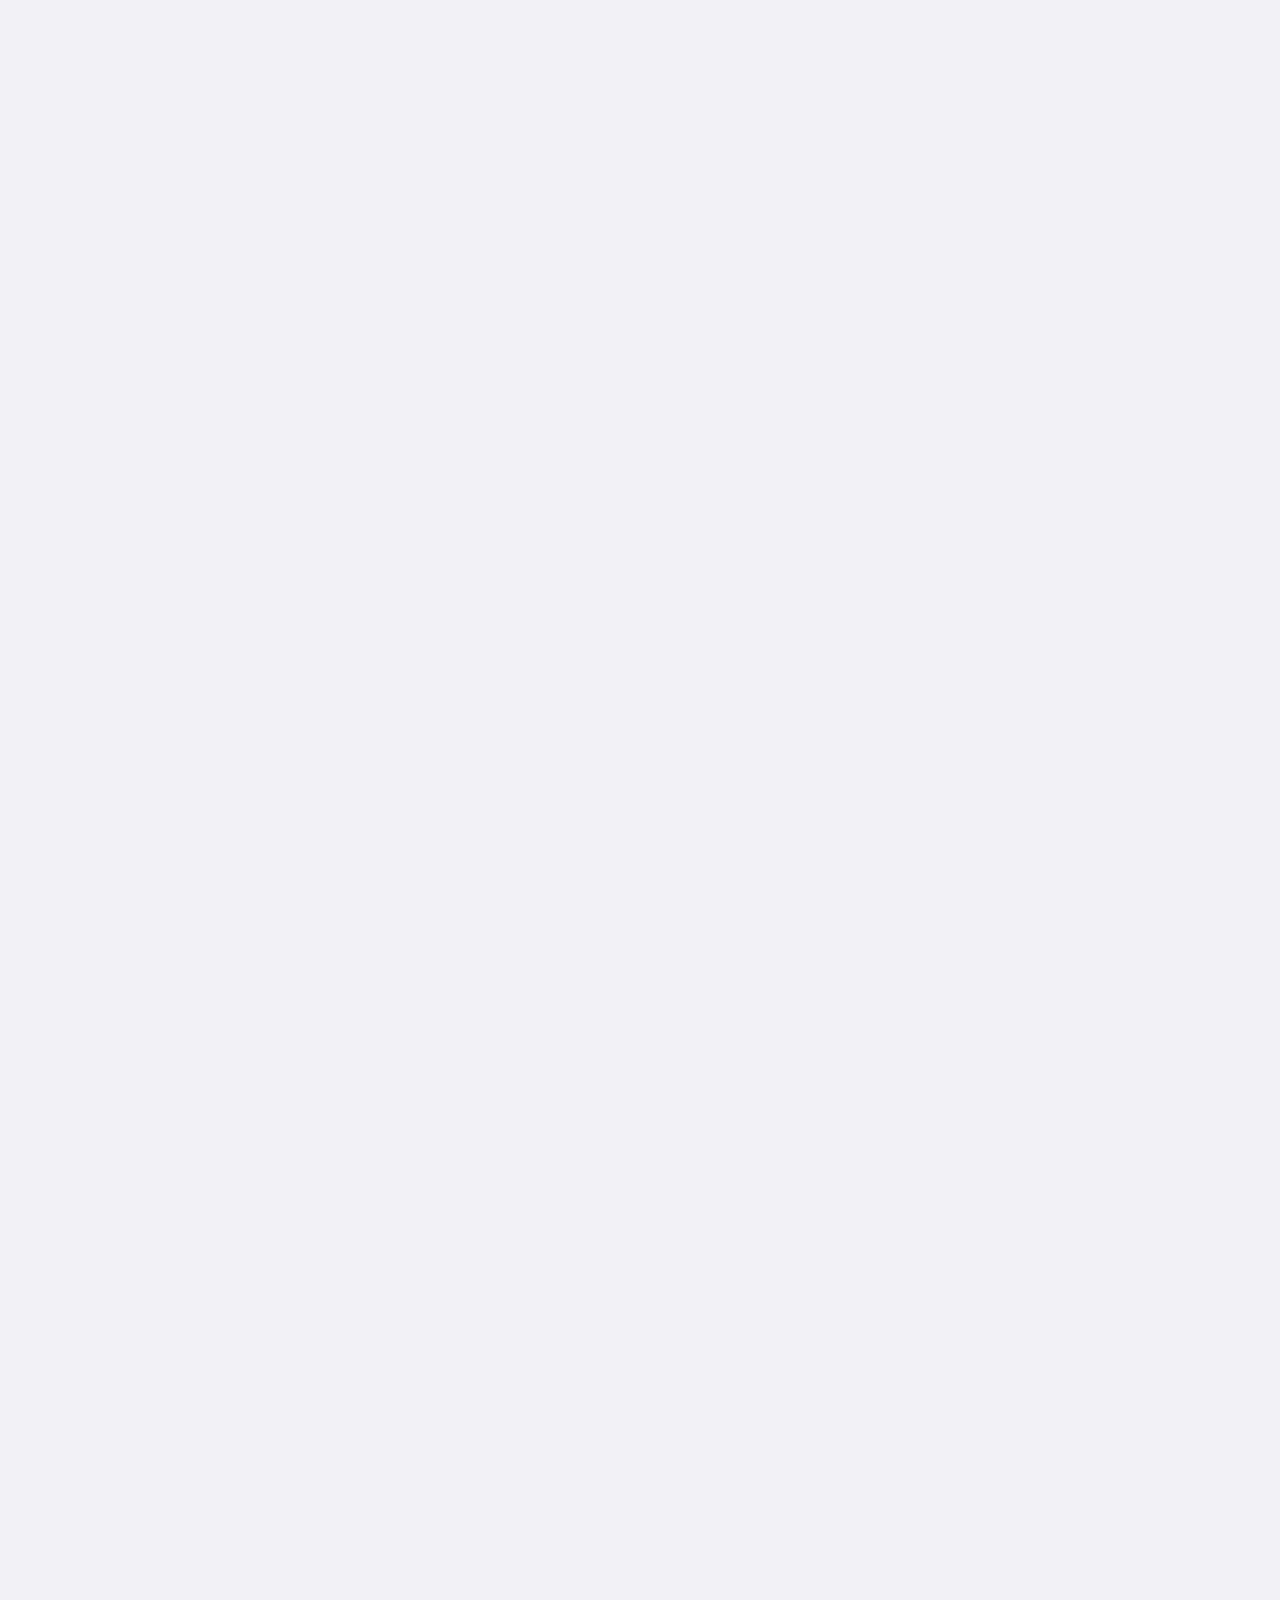
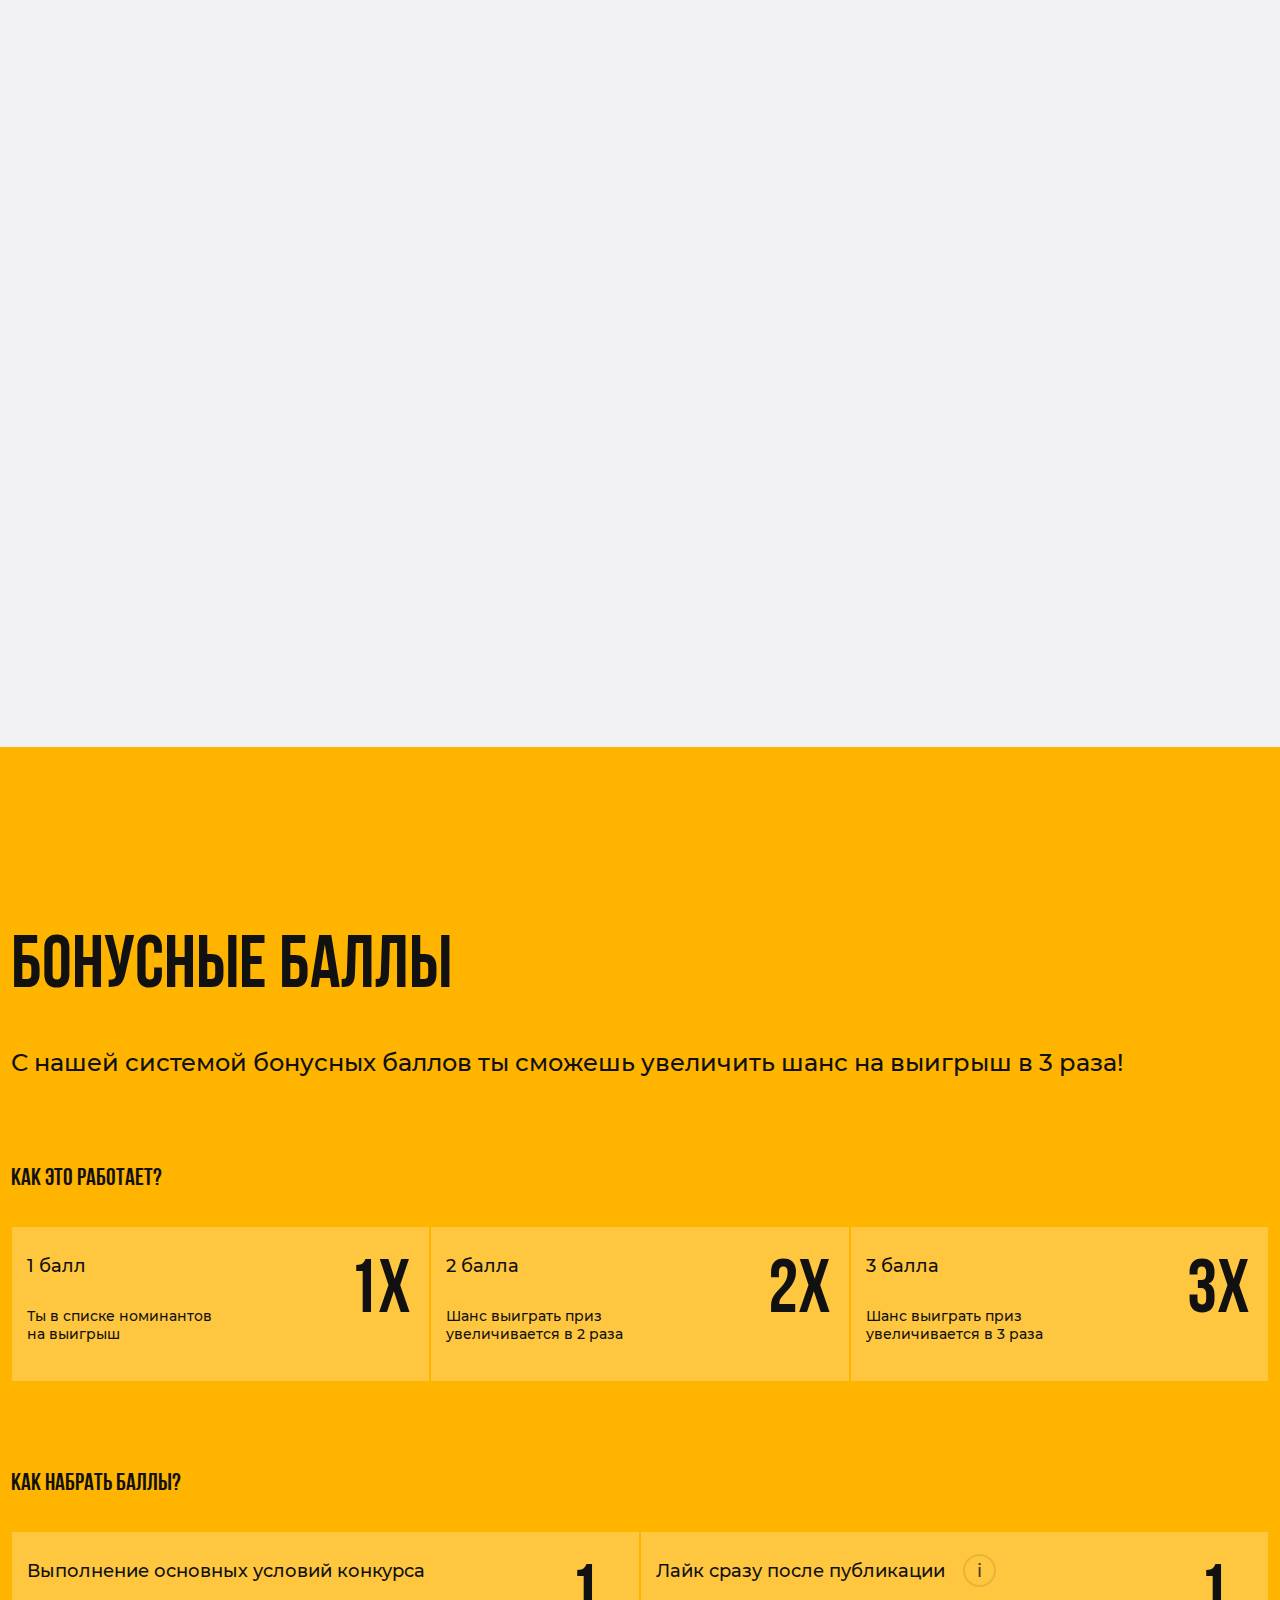
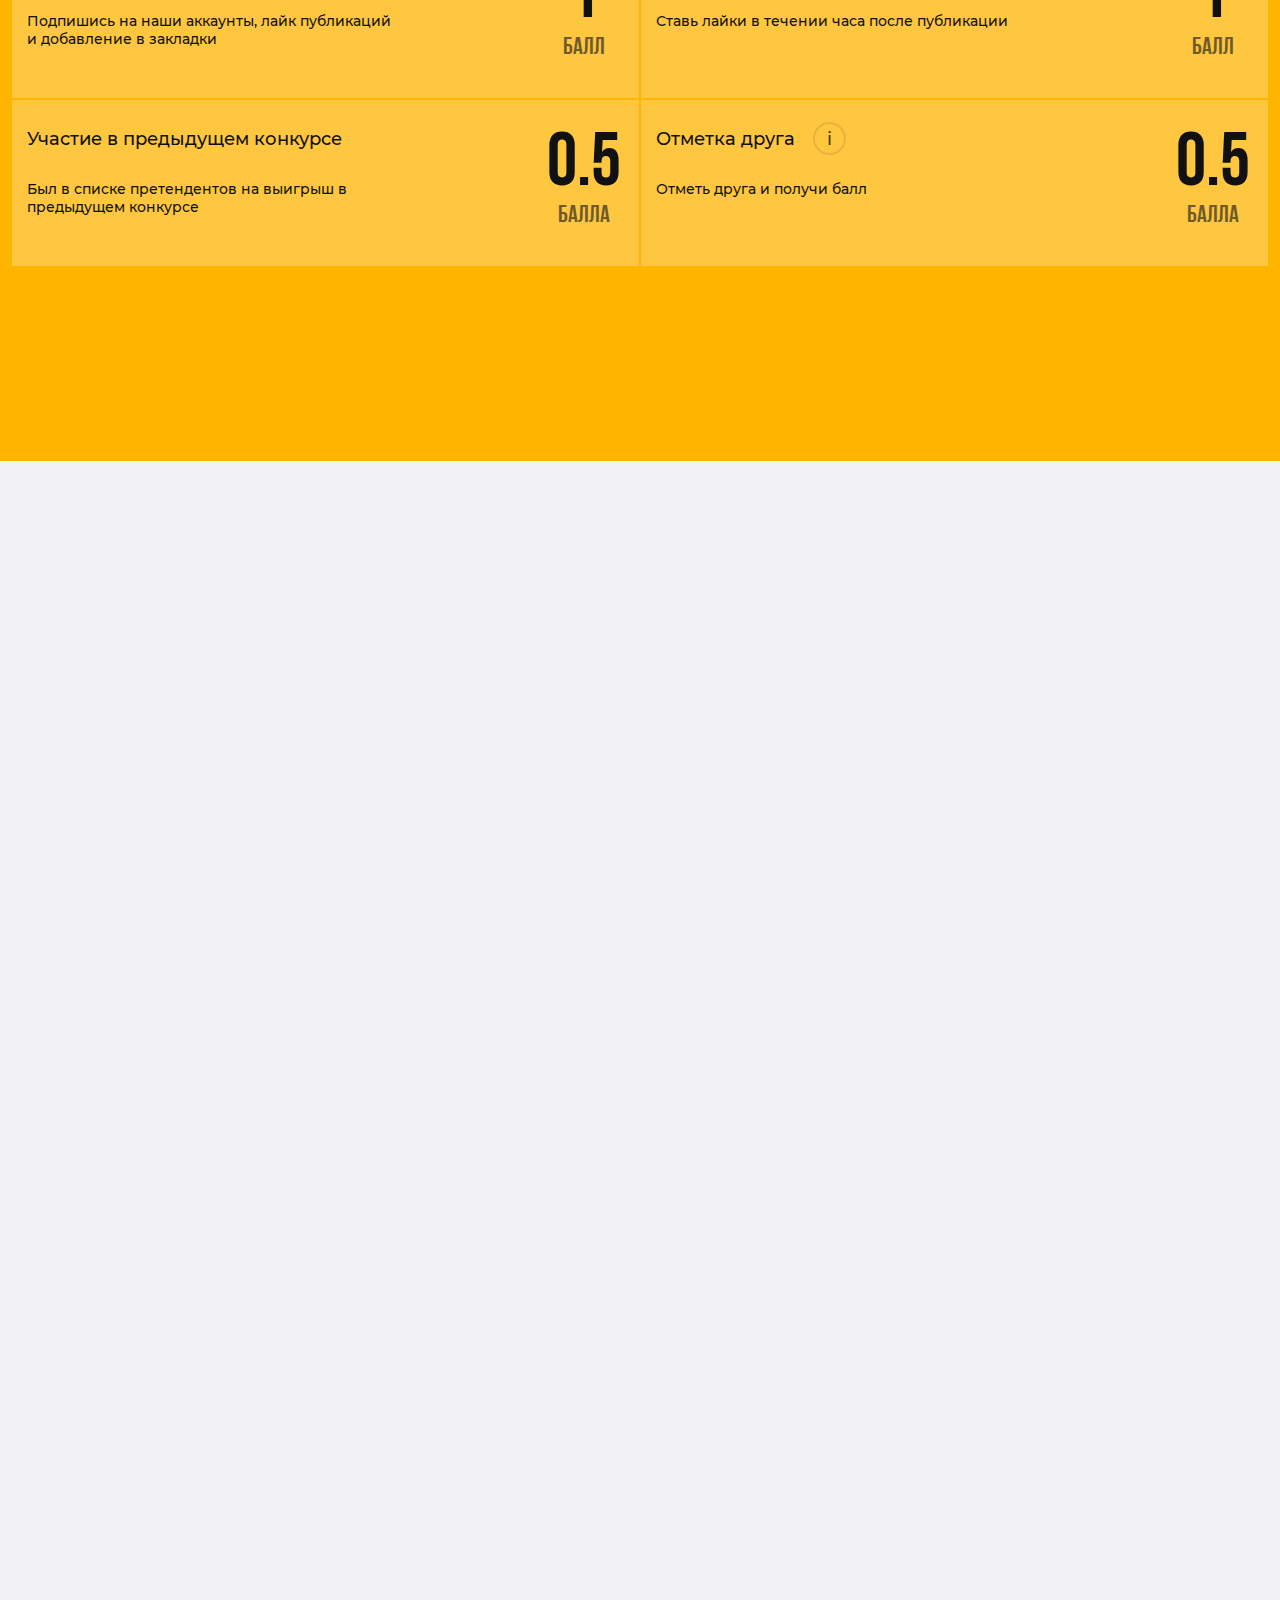
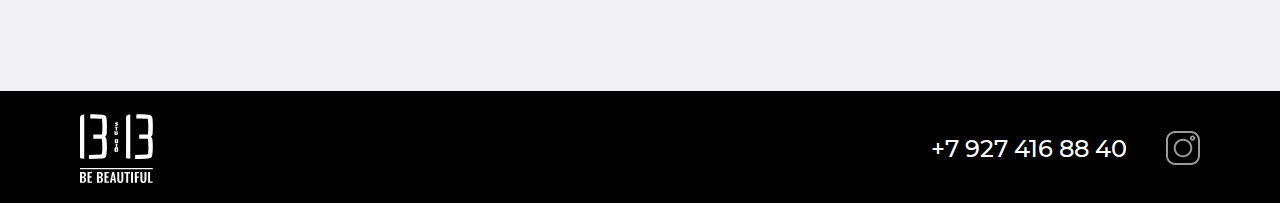
==== commit 27f823d0: "member and winner pages, test menu" ====
--- a/index.html
+++ b/index.html
@@ -2,7 +2,7 @@
 <html lang="en">
 <head>
 	<meta charset="UTF-8">
-	<title>Document</title>
+	<title>Index</title>
 	<link rel="stylesheet" href="assets/css/main.css">
 </head>
 <body>
@@ -100,8 +100,8 @@
 				<h2 class="h2 slideUp-element">Список участников</h2>
 			</div>
 			<div class="tabs fadeIn-element">
-			<div class="members-filters clearfix">
-				<ul class="members-filters-list tabs__caption">
+			<div class="members-filters tabs-caption-wrap clearfix">
+				<ul class="tabs__caption">
 					<li class="active-tab">Недельный конкурс</li>
 					<li>Сезонный конкурс</li>
 					<li>Топ 50</li>
@@ -864,5 +864,6 @@
 	<script src="assets/js/jquery.min.js"></script>
 	<script src="assets/js/anime.min.js"></script>
 	<script src="assets/js/main.js"></script>
+	<script src="assets/js/test.js"></script>
 </body>
 </html>--- a/assets/css/main.css
+++ b/assets/css/main.css
@@ -1 +1 @@
-@font-face{font-family:'BebasNeue';src:url(../fonts/BebasNeueBold.ttf);font-weight:bold;font-style:normal}@font-face{font-family:'Montserrat';src:url(../fonts/Montserrat-Medium.ttf);font-weight:normal;font-style:normal}@font-face{font-family:'MontserratSemiBold';src:url(../fonts/Montserrat-SemiBold.ttf);font-weight:600;font-style:normal}@font-face{font-family:'MontserratLight';src:url(../fonts/Montserrat-Light.ttf);font-weight:100;font-style:normal}body{margin:0;padding:0;font-family:BebasNeue;color:#0f1318;background-color:#f2f2f5}.clearfix:after{content:"";display:table;clear:both}.section{position:relative;overflow:hidden}.gray-section{background-color:#f2f2f5;color:#111112}.yellow-section{background-color:#ffb400;color:#111112;padding-bottom:194px}.padding-top{padding-top:184px}.container{width:1256px;margin:0 auto}.draw-container{width:824px}.h2{font-size:75px;margin:0}.prize-section{padding-bottom:220px}.h5{font-size:24px;margin:90px 0px 35px 0px}.draw-content-container{margin-bottom:184px}.border{height:200vh;background-color:#111112;z-index:10}.border-left{float:left}.border-right{float:right}.slideUp{-webkit-animation-name:slideUp;animation-name:slideUp;-webkit-animation-duration:400ms;animation-duration:400ms;-webkit-animation-timing-function:linear;animation-timing-function:linear}.fadeIn{-webkit-animation-name:fadeIn;animation-name:fadeIn;-webkit-animation-duration:400ms;animation-duration:400ms;-webkit-animation-timing-function:ease-out;animation-timing-function:ease-out}@-webkit-keyframes slideUp{0%{-webkit-transform:translateY(100%);transform:translateY(100%)}100%{-webkit-transform:translateY(0%);transform:translateY(0%)}}@keyframes slideUp{0%{-webkit-transform:translateY(100%);transform:translateY(100%)}100%{-webkit-transform:translateY(0%);transform:translateY(0%)}}@-webkit-keyframes fadeIn{0%{opacity:0}100%{opacity:1}}@keyframes fadeIn{0%{opacity:0}100%{opacity:1}}.how-works-items{display:flex}.how-works-items:last-child{margin-right:0px}.how-works-item{flex:1;background-color:#ffc740;padding:28px 18px 38px 15px;margin:1px}.bonus-score-text{font-family:Montserrat;font-size:24px;margin:42px 0px 0px 0px}.how-works-content{font-family:Montserrat;display:inline-block}.how-works-heading{font-size:18px;margin-bottom:30px}.how-works-text{width:190px;font-size:14px}.how-works-scale{font-size:76px;display:inline;float:right}.how-works-text-l{width:365px;font-size:14px}.number-label{font-size:24px;opacity:0.6;color:#0f1318}.how-choose-block-same{width:74.33px;text-align:center}.how-works-item-l{transition-duration:0.2s}.how-works-item-l:hover{background-color:#ffe9b3}.i-icon{margin-left:13px;padding:3.5px 12px;border:solid 2px rgba(15,19,24,0.1);border-radius:50%}.i-icon:before{content:'i';color:#0f1318;opacity:0.8;font-size:18px}.tooltip-i .tooltiptext-i{top:-81px;left:-534%;width:485px;text-align:left;padding:14px 51px 17px 14px}.tooltiptext-i{font-size:14px}.conditions-block,.draw-items{font-family:Montserrat}.conditions-items{display:flex}.conditions-item{flex:1;background-color:#fbfbfb;padding:28px 37px 35px 14px;margin-right:2px}.conditions-item-last{margin-right:0px}.conditions-text{font-size:24px;margin:60px 0px 95px 0px}.conditions-item-text{font-size:13.7px;margin:0;color:#5e5e5f}.conditions-item-text a{color:#111112}.conditions-heading{font-size:18px;margin-bottom:24px}.members-filters{display:block;font-family:Montserrat;margin-top:83px}.members-filters-list{padding:0;margin:0;display:block}.members-filters-list li{float:left;display:block;margin-right:60px;opacity:0.4;font-size:24px;color:#111112;cursor:pointer;-webkit-user-select:none;-moz-user-select:none;-ms-user-select:none;user-select:none}.members-filters-list li.active-tab{opacity:1}.tabs__content{display:none}.tabs__content.active-tab{display:block}.members-grid-header{display:flex;background-color:#eaeaeb;font-family:MontserratSemiBold;opacity:0.6;text-transform:uppercase;padding:24px 0px 18px 40px;margin:35px 0px 10px 0px;font-size:14px}.members-grid-items{font-family:Montserrat}.members-grid-item{display:flex;background-color:#fbfbfb;height:90px;margin-bottom:2px;transition-duration:0.2s;padding-left:36px}.members-grid-item:hover{background-color:#fff;border-left:2px solid #000;box-shadow:0 0px 40px -15px #000;position:relative}.user{margin-top:19px}.user-avatar{vertical-align:middle;border-radius:50%;width:50px;height:50px;margin-right:20px}.user-login{margin-top:17px}.likes{font-size:14px;margin:auto 0px auto 3px}.likes-big{font-size:18px}.likes-green{color:#c3dcba}.likes-green>span{color:#51bd2c}.likes-red{color:#f5bdbb}.likes-red>span{color:#e52f2a}.bonus-block{font-size:18px;display:inline-flex;margin:auto 0}.svg-cc{stroke-width:2px;position:absolute}.bonus{margin-left:25px;position:relative;width:26.219px;text-align:center;color:#dadada}.svg-cc{stroke-width:2px;position:absolute}.bonus-circle{top:-11px;left:-26px;position:absolute;width:38px;height:38px;border-radius:50%}.user-icon{width:20px;height:18px;margin:16px 0px 0px 9px}.rectangle{width:38px;height:48px;border:2px solid #ebebeb;margin:auto 0px auto 9px}.rating-number{margin:auto 35px auto auto;width:59px;text-align:right}.rating{font-family:MontserratLight;font-size:42px;color:#dadada}.rating-top{color:#111112}.members-show-more{background-color:#fbfbfb;height:60px;display:flex}.members-show-more-text{margin:auto;font-family:Montserrat;font-size:16px;color:#111112}.col{display:flex}.members-col1{flex-basis:54%}.members-col2{flex-basis:8.59%}.members-col3{flex-basis:17%}.members-col4{flex-basis:11%}.members-col5{flex-basis:8.75%}.bonus:first-child{margin-left:10px}.tooltip{position:relative;display:inline-block;-webkit-user-select:none;-moz-user-select:none;-ms-user-select:none;user-select:none}.tooltip .tooltiptext{visibility:hidden;width:120px;background-color:black;color:#fff;text-align:center;padding:5px 0px 6px 0px;position:absolute;z-index:1}.tooltip:hover .tooltiptext{visibility:visible}.tooltip .tooltiptext{top:-55px;left:-75%}.tooltip-text{display:block}.tooltip-text-second{color:#a9a9b4}.tooltip .tooltiptext::after{content:" ";position:absolute;top:100%;left:50%;margin-left:-5px;border-width:5px;border-style:solid;border-color:black transparent transparent transparent}.prize-items{display:flex;font-family:Montserrat;margin-top:95px;flex-wrap:wrap}.prize-items:last-child{margin-right:0px}.prize-item{height:347px;flex:1;text-align:center;background-color:#fbfbfb;margin:2px;padding:30px 0px 0px 0px;min-width:240px;transition-duration:0.4s}.prize-item:hover{background-color:#fff;box-shadow:0px 0px 30px -15px #000;position:relative}.prize-item-heading{margin-top:25px;font-size:18px}.prize-item-text{margin-top:12px;font-size:14px;color:#5e5e5f}.draw-items{margin-top:40px}.draw-item{background-color:#fbfbfb;width:100%;height:185px;margin-bottom:2px;transition-duration:0.4s}.draw-item:hover{background-color:#fff;box-shadow:0px 0px 30px -15px #000;position:relative}.draw-image{float:left;margin-right:19px}.draw-btn{float:right;margin:-55px 38px 0px 0px}.draw-image-members{border-radius:50%;width:22px;height:22px}.draw-info-heading{padding:28px 0px 19px 0px;font-size:18px}.draw-info-plate{font-size:14px}.gray-text{color:#5e5e5f}.draw-info-date{margin-bottom:14px}.draw-info-quantity{margin-bottom:6px}.nav{width:100%;height:112px;font-size:20px;position:relative;z-index:300;background-color:#111112;display:flex;overflow:hidden}.sticky{position:fixed;top:0}.navicon{margin:auto 0px;display:flex}.navicon-logo{width:80px;height:74px;padding-left:80px;margin:19px 100px 19px 0px}.navicon-inst{opacity:0.6;width:34px;height:34px;margin:39px 80px 39px auto}.navicon-inst:hover{opacity:1;cursor:pointer}.navmenu{display:block;list-style:none;margin:46px 0px 0px 0px;padding:0px}.navmenu li{display:block;float:left;margin:0px 60px 0px 0px;padding:0px}.navmenu li:last-child{margin-right:0px}.navmenu a{opacity:0.7;color:#fff;text-decoration:none;padding-bottom:5px}.navmenu a.active{opacity:1;border-bottom:2px solid #fff}.navmenu a:hover{opacity:1}.header{position:relative;background-color:#fef7e5;text-transform:uppercase;display:flex}.header-col{margin-top:112px}.header-container{padding:0px 0px 110px 80px;position:relative;z-index:2;flex:1}.header-col-img-wrap{flex:0.7;overflow:hidden}.header-col-img{background-image:url("../images/1st-screen-photo.jpg");background-repeat:no-repeat;background-position:top, center;background-size:cover;z-index:1;height:100%}.header-col-img:hover{height:200%;background-position:left, center}.background-heart{opacity:0.07;position:absolute;bottom:-320px;right:70px;width:892px;height:798px}.h1{font-size:160px;margin:59px 0 24px 0;line-height:142px;display:inline-block;color:#f01672}.not-pink{color:#0f1318}.h4{font-size:24px;margin-top:40px}.condition-list{text-transform:none;font-family:Montserrat;font-size:18px;margin:auto 0px auto 16px}.condition-list *{display:inline-block}.condition-item{position:relative}.condition-item-number{margin-right:27px}.condition-item-label{margin-right:45px;opacity:0.8}.win-label{margin-right:0px}.circle{top:-11px;left:-16px;position:absolute;width:38px;height:38px;border:solid 2px #e6e6e6;border-radius:50%}.circle-win{border:solid 2px #f2af0d;background-color:#f2af0d;justify-content:center;margin:auto}.main-win-icon{border:none;fill:#fff;display:block;position:absolute;top:11px;left:10px;width:18px;height:18px}.conditions,.timer-block,.h2-container{overflow:hidden}.conditions-ctn{display:flex}.timer{margin-top:30px}.timer-element{display:inline-block}.timer-number{font-size:105px;display:block;margin-bottom:-30px;margin-top:-18px}.string{display:inline-block}.string-wrapper{display:inline-block;overflow:hidden;padding-bottom:4px}.number-wrapper{overflow:hidden;display:inline-block;height:78px}.timer-text{text-align:center;display:block;opacity:0.6;font-size:24px}.timer-separator{opacity:0.3;font-size:52px;margin:0;padding:0px 50px;vertical-align:90%}.inst-icon{position:absolute;top:40px;right:80px;z-index:2;opacity:0.6;transition-duration:0.4s;width:34px;height:34px}.inst-icon:hover{opacity:1;cursor:pointer}.footer{height:112px;position:relative;background-color:#000;padding-left:80px}.logo-footer{height:80px;width:74px;margin-top:18px}.number{position:absolute;top:43px;right:153px}.number a{font-size:24px;color:#fff;font-family:Montserrat;text-decoration:none}.btn{font-size:16px;color:#111112;padding:14px 26px;border:solid 2px #e6e0cf;border-radius:40px;text-decoration:none;-webkit-user-select:none;-moz-user-select:none;-ms-user-select:none;user-select:none;transition-duration:0.4s;white-space:nowrap;font-family:Montserrat;text-transform:none}.btn:hover{color:#fff;background-color:#000;border:solid 2px #000}.main-btn{height:18px;margin:auto}.members-filters-btn{float:right;margin-top:-27px;margin-left:-3px}.prize-item-btn{margin-top:38px}.prize-item-btn a{font-size:14px;padding:8px 16px}.filters{display:flex;font-family:Montserrat}.filter-groop{width:285px;font-size:18px}.custom-select{position:relative;font-family:Montserrat;-webkit-user-select:none;-moz-user-select:none;-ms-user-select:none;user-select:none}.custom-select select{display:none}.select-selected{background-color:#fbfbfb;border:2px solid #dbdbde}.select-selected:after{position:absolute;content:"";top:22px;right:17px;width:0;height:0;border:6px solid transparent;border-color:#111112 transparent transparent transparent}.select-selected.select-arrow-active:after{border-color:transparent transparent #111112 transparent;top:15px}.select-items div,.select-selected{color:#111112;padding:11px 16px}.select-items{position:absolute;background-color:#fff;top:100%;left:0;right:0;z-index:99;cursor:pointer;border:2px solid transparent;border-color:transparent #dbdbde #dbdbde #dbdbde;border-top:none}.select-hide{display:none}.select-items div:hover,.same-as-selected{background-color:#fbfbfb}.filter-groop{margin:100px 40px 0px 0px}.filter-label{margin-bottom:18px}@media (max-width: 1750px){.header-container{width:730px}.header-menu li{margin-right:30px}.logo{margin:19px 30px 0px 0px}}@media (max-device-width: 1750px){.timer-number{margin-top:-5px}}@media (max-width: 1575px){.header-container{width:910px}.main-photo{display:block;position:relative;width:auto;height:100%;max-height:none;min-height:0}.condition-item-label{margin-right:38px;font-size:18px}.condition-item-number{margin-right:27px;width:10px;text-align:center}.circle{top:-11px;left:-16px;width:38px;height:38px}.main-win-icon{top:11px;left:10px}.timer-separator{padding:0px 21px}.condition-list{display:flex;flex-direction:column}.condition-item{margin-top:28px}.condition-item:first-child{margin-top:0px}.main-items-animation{padding-bottom:10px}}@media (max-width: 1256px){.container{width:100%}.header-container,.draw-content-container,.h2,.members-filters,.conditions-text,.h5,.bonus-score-text{padding-left:30px}.members-filters-btn{margin-right:80px}}@media (max-width: 1236px){.prize-item:last-child{height:310px}.prize-section{padding-bottom:0px}.header-menu li{margin-right:18px}.logo{margin:19px 15px 0px 0px}}@media (max-width: 1147px){.header-container{width:100%}.header-menu li,.sticky-menu li{margin-right:30px}.sticky-block-container{display:flex;width:-webkit-max-content;width:-moz-max-content;width:max-content}.members-filters-list li{margin-top:10px;margin-right:30px}.members-filters-btn{margin:-8px 78px 0px 0px}.conditions-items,.how-works-items{flex-direction:column;padding:0px 30px}.navmenu{margin:0px}.navmenu li{margin:45px 28px 0px 0px}.members-filters-list li{font-size:20px}.yellow-section{padding-bottom:80px}.navicon-logo{margin-right:64px}}@media screen and (max-width: 993px){.prize-item:last-child{height:347px}}@media (max-width: 920px){.header-menu li{margin-top:30px;margin-right:40px}.sticky-menu-nav{width:305px;margin:auto 0px auto 40px}.sticky-menu-bot-item{margin-top:22px}.header-container,.conditions-text,.h2,.members-filters,.sticky-block-container,.h5,.bonus-score-text,.draw-content-container{padding-left:30px}.conditions-items,.how-works-items{padding:0px 30px}.members-col1{flex:2}.members-col2{flex:1}.members-col3{flex:1.5}.members-col4,.members-col5{flex:1}.footer,.navicon-logo{padding-left:30px}}@media (max-width: 824px){.draw-container{width:100%}.members-filters-list li{font-size:19px}}@media (max-width: 777px){.h1{font-size:110px;line-height:100px;margin:50px 0px 10px 0px}.timer-separator{padding:0px 25px}.members-grid-header{font-size:11px}.user-login{margin-top:0px;display:block}.user-avatar{margin-right:0px;margin-left:32px}.user{margin-top:12px}.navicon-logo{margin-right:40px}.navmenu li{margin-right:35px}.members-filters-list li{float:none}.members-filters-btn{float:right}}@media (max-width: 650px){.header{min-height:1210px}.condition-item{display:block;padding-top:20px}.condition-item-label{font-size:18px}.circle{top:11px}.bonus-block{font-size:15px}.bonus{margin-left:12px}.rating{font-size:29px}.members-grid-item{padding-left:5px}.members-grid-header{padding:24px 0px 18px 11px}.members-col4{margin-right:10px}.draw-btn,.navmenu{display:none}}@media (max-width: 590px){.timer-separator{padding:0px 9px;font-size:42px}.timer-text{font-size:18px}.sticky-menu-bot-item{margin:0}.sticky-menu li{margin-top:15px}.sticky-menu li:last-child{margin-bottom:15px}.sticky-menu-nav{width:148px}.logo-white{margin:auto 0}.inst-icon-white{top:98px;right:55px}.members-filters-list li{font-size:17px}.members-filters-btn{margin-top:-65px;margin-right:15px}.how-works-text-l{width:240px}.how-works-heading-l{width:243px}.number{font-size:21px}}
+body{margin:0;padding:0;font-family:BebasNeue;color:#0f1318;background-color:#f2f2f5}.clearfix:after{content:"";display:table;clear:both}.section{position:relative;overflow:hidden}.gray-section{background-color:#f2f2f5;color:#111112}.yellow-section{background-color:#ffb400;color:#111112;padding-bottom:194px}@media (max-width: 1147px){.yellow-section{padding-bottom:80px}}.padding-top{padding-top:184px}.container{width:1258px;margin:0 auto;min-width:850px}@media (max-width: 1258px){.container{width:100%}}.draw-container{width:824px}.h2{font-size:75px;margin:0}@media (max-width: 1258px){.h2{padding-left:30px}}.prize-section{padding-bottom:220px}@media (max-width: 1236px){.prize-section{padding-bottom:0px}}.h5{font-size:24px;margin:90px 0px 35px 0px}@media (max-width: 1258px){.h5{padding-left:30px}}.draw-content-container{margin-bottom:184px}@media (max-width: 1258px){.draw-content-container{padding-left:30px}}.h1-wrapper{overflow:hidden}.border{height:200vh;background-color:#111112;z-index:10}.border-left{float:left}.border-right{float:right}.slideUp{-webkit-animation-name:slideUp;animation-name:slideUp;-webkit-animation-duration:400ms;animation-duration:400ms;-webkit-animation-timing-function:linear;animation-timing-function:linear}.fadeIn{-webkit-animation-name:fadeIn;animation-name:fadeIn;-webkit-animation-duration:400ms;animation-duration:400ms;-webkit-animation-timing-function:ease-out;animation-timing-function:ease-out}@-webkit-keyframes slideUp{0%{-webkit-transform:translateY(100%);transform:translateY(100%)}100%{-webkit-transform:translateY(0%);transform:translateY(0%)}}@keyframes slideUp{0%{-webkit-transform:translateY(100%);transform:translateY(100%)}100%{-webkit-transform:translateY(0%);transform:translateY(0%)}}@-webkit-keyframes fadeIn{0%{opacity:0}100%{opacity:1}}@keyframes fadeIn{0%{opacity:0}100%{opacity:1}}@font-face{font-family:'BebasNeue';src:url(../fonts/BebasNeueBold.ttf);font-weight:bold;font-style:normal}@font-face{font-family:'Montserrat';src:url(../fonts/Montserrat-Medium.ttf);font-weight:normal;font-style:normal}@font-face{font-family:'MontserratSemiBold';src:url(../fonts/Montserrat-SemiBold.ttf);font-weight:600;font-style:normal}@font-face{font-family:'MontserratLight';src:url(../fonts/Montserrat-Light.ttf);font-weight:100;font-style:normal}nav{min-width:590px}.nav{width:100%;height:112px;font-size:20px;position:relative;z-index:300;background-color:#111112;display:flex;overflow:hidden}.sticky{position:fixed;top:0}.navicon{margin:auto 0px;display:flex}.navicon-logo{width:80px;height:74px;padding-left:80px;margin:19px 100px 19px 0px}@media (max-width: 1147px){.navicon-logo{margin-right:64px}}@media (max-width: 1258px){.navicon-logo{padding-left:30px}}.navicon-inst{opacity:0.6;width:34px;height:34px;margin:39px 80px 39px auto}.navicon-inst:hover{opacity:1;cursor:pointer}.navmenu{display:block;list-style:none;margin:46px 0px 0px 0px;padding:0px}.navmenu li{display:block;float:left;margin:0px 60px 0px 0px;padding:0px}.navmenu li:last-child{margin-right:0px}.navmenu a{opacity:0.7;color:#fff;text-decoration:none;padding-bottom:5px}.navmenu a.active{opacity:1;border-bottom:2px solid #fff}.navmenu a:hover{opacity:1}@media (max-width: 1147px){.navmenu{margin:0px}.navmenu li{margin:45px 28px 0px 0px}}.navigation{height:112px;background-color:#111112;font-size:20px;display:flex;justify-content:space-between;align-items:center;position:absolute;width:100%}.navigation-item{opacity:0.6;transition-duration:0.4s}.navigation-item:hover{opacity:1}.navigation-item:first-child{margin-left:80px}.navigation-item:first-child .arrow-icon{margin-right:21px}@media (max-width: 1258px){.navigation-item:first-child{margin-left:30px}}.navigation-item:last-child{margin-right:80px}.navigation-item:last-child .arrow-icon{margin-left:21px}@media (max-width: 1258px){.navigation-item:last-child{margin-right:30px}}.arrow-item{display:flex;align-items:center;color:#fff;text-decoration:none}.arrow-icon{height:28px;width:16px}.x-icon{width:44px;height:44px}.header{position:relative;background-color:#fef7e5;text-transform:uppercase;display:flex}.header-col{margin-top:112px}.header-container{padding:0px 0px 110px 80px;position:relative;z-index:2;flex:1}@media (max-width: 1258px){.header-container{padding-left:30px}}@media (max-width: 1147px){.header-container{width:100%}}.header-col-img-wrap{flex:0.7;overflow:hidden}.header-col-img{background-image:url("../images/1st-screen-photo.jpg");background-repeat:no-repeat;background-position:top, center;background-size:cover;z-index:1;height:100%}.header-col-img:hover{height:200%;background-position:left, center}@media (max-width: 1575px){.header-col-img:hover{height:140%}}@media (max-width: 1147px){.header-col-img:hover{height:110%}}.background-heart{opacity:0.07;position:absolute;bottom:-320px;right:70px;width:892px;height:798px}.h1{font-size:160px;margin:59px 0 24px 0;line-height:142px;display:inline-block;color:#f01672}.not-pink{color:#0f1318}.h4{font-size:24px;margin-top:40px}.condition-list{text-transform:none;font-family:Montserrat;font-size:18px;margin:auto 0px auto 16px}.condition-list *{display:inline-block}@media (max-width: 1575px){.condition-list{display:flex;flex-direction:column}}.condition-item{position:relative}@media (max-width: 1575px){.condition-item:first-child{margin-top:0px}}@media (max-width: 1575px){.condition-item{margin-top:28px}}.condition-item-number{margin-right:27px}@media (max-width: 1575px){.condition-item-number{margin-right:27px;width:10px;text-align:center}}.condition-item-label{margin-right:45px;opacity:0.8}@media (max-width: 1575px){.condition-item-label{margin-right:38px;font-size:18px}}.win-label{margin-right:0px}.circle{top:-11px;left:-16px;position:absolute;width:38px;height:38px;border:solid 2px #e6e6e6;border-radius:50%}.circle-win{border:solid 2px #f2af0d;background-color:#f2af0d;justify-content:center;margin:auto}.main-win-icon{border:none;fill:#fff;display:block;position:absolute;top:11px;left:10px;width:18px;height:18px}.conditions,.timer-block,.h2-container{overflow:hidden}.conditions-ctn{display:flex}.timer{margin-top:30px}.timer-element{display:inline-block}.timer-number{font-size:105px;display:block;margin-bottom:-30px;margin-top:-18px}@media (max-device-width: 1750px){.timer-number{margin-top:-5px}}.string{display:inline-block}.string-wrapper{display:inline-block;overflow:hidden;padding-bottom:4px}.number-wrapper{overflow:hidden;display:inline-block;height:78px}.timer-text{text-align:center;display:block;opacity:0.6;font-size:24px}.timer-separator{opacity:0.3;font-size:52px;margin:0;padding:0px 50px;vertical-align:90%}@media (max-width: 1575px){.timer-separator{padding:0px 21px}}@media (max-width: 920px){.timer-separator{padding:0px 11px}}@media (max-width: 1575px){.main-items-animation{padding-bottom:10px}}.inst-icon{position:absolute;top:40px;right:80px;z-index:2;opacity:0.6;transition-duration:0.4s;width:34px;height:34px}.inst-icon:hover{opacity:1;cursor:pointer}.footer{height:112px;position:relative;background-color:#000;padding-left:80px}@media (max-width: 1258px){.footer{padding-left:30px}}.logo-footer{height:80px;width:74px;margin-top:18px}.number{position:absolute;top:43px;right:153px}.number a{font-size:24px;color:#fff;font-family:Montserrat;text-decoration:none}.btn{font-size:16px;color:#111112;padding:14px 26px;border:solid 2px #e6e0cf;border-radius:40px;text-decoration:none;-webkit-user-select:none;-moz-user-select:none;-ms-user-select:none;user-select:none;transition-duration:0.4s;white-space:nowrap;font-family:Montserrat;text-transform:none}.btn:hover{color:#fff;background-color:#000;border:solid 2px #000}.main-btn{height:18px;margin:auto}.members-filters-btn{float:right;margin-top:-27px;margin-left:-3px}@media (max-width: 1258px){.members-filters-btn{margin-right:80px}}@media (max-width: 1147px){.members-filters-btn{margin:-8px 78px 0px 0px}}.prize-item-btn{margin-top:38px}.prize-item-btn a{font-size:14px;padding:8px 16px}.filters{display:flex;font-family:Montserrat}.filter-groop{width:285px;font-size:18px}.custom-select{position:relative;font-family:Montserrat;-webkit-user-select:none;-moz-user-select:none;-ms-user-select:none;user-select:none}.custom-select select{display:none}.select-selected{background-color:#fbfbfb;border:2px solid #dbdbde}.select-selected:after{position:absolute;content:"";top:22px;right:17px;width:0;height:0;border:6px solid transparent;border-color:#111112 transparent transparent transparent}.select-selected.select-arrow-active:after{border-color:transparent transparent #111112 transparent;top:15px}.select-items div,.select-selected{color:#111112;padding:11px 16px}.select-items{position:absolute;background-color:#fff;top:100%;left:0;right:0;z-index:99;cursor:pointer;border:2px solid transparent;border-color:transparent #dbdbde #dbdbde #dbdbde;border-top:none}.select-hide{display:none}.select-items div:hover,.same-as-selected{background-color:#fbfbfb}.filter-groop{margin:100px 40px 0px 0px}.filter-label{margin-bottom:18px}.tooltip{position:relative;display:inline-block;-webkit-user-select:none;-moz-user-select:none;-ms-user-select:none;user-select:none}.tooltip .tooltiptext{visibility:hidden;width:120px;background-color:black;color:#fff;text-align:center;padding:5px 0px 6px 0px;position:absolute;z-index:1}.tooltip:hover .tooltiptext{visibility:visible}.tooltip .tooltiptext{top:-55px;left:-75%}.tooltip-text{display:block}.tooltip-text-second{color:#a9a9b4}.tooltip .tooltiptext::after{content:" ";position:absolute;top:100%;left:50%;margin-left:-5px;border-width:5px;border-style:solid;border-color:black transparent transparent transparent}.tabs-caption-wrap{display:block;font-family:Montserrat}@media (max-width: 1258px){.tabs-caption-wrap{padding-left:30px}}.tabs__caption{padding:0;margin:0;display:block}.tabs__caption li{float:left;display:block;margin-right:60px;opacity:0.4;font-size:24px;color:#111112;cursor:pointer;-webkit-user-select:none;-moz-user-select:none;-ms-user-select:none;user-select:none}.tabs__caption li.active-tab{opacity:1}@media (max-width: 1147px){.tabs__caption li{margin-top:10px;margin-right:30px;font-size:20px}}.tabs__content{display:none}.tabs__content.active-tab{display:block}.members-filters{margin-top:83px}.members-grid-header{display:flex;background-color:#eaeaeb;font-family:MontserratSemiBold;opacity:0.6;text-transform:uppercase;padding:24px 0px 18px 40px;margin:35px 0px 10px 0px;font-size:14px}.members-grid-items{font-family:Montserrat}.members-grid-item{display:flex;background-color:#fbfbfb;height:90px;margin-bottom:2px;transition-duration:0.2s;padding-left:36px}.members-grid-item:hover{background-color:#fff;border-left:2px solid #000;box-shadow:0 0px 40px -15px #000;position:relative}.user{margin-top:19px}.user-avatar{vertical-align:middle;border-radius:50%;width:50px;height:50px;margin-right:20px}.user-login{margin-top:17px}.likes{font-size:14px;margin:auto 0px auto 3px}.likes-big{font-size:18px}.likes-green{color:#c3dcba}.likes-green>span{color:#51bd2c}.likes-red{color:#f5bdbb}.likes-red>span{color:#e52f2a}.bonus-block{font-size:18px;display:inline-flex;margin:auto 0}.svg-cc{stroke-width:2px;position:absolute}.bonus{margin-left:25px;position:relative;width:26.219px;text-align:center;color:#dadada}.svg-cc{stroke-width:2px;position:absolute}.bonus-circle{top:-11px;left:-26px;position:absolute;width:38px;height:38px;border-radius:50%}.user-icon{width:20px;height:18px;margin:16px 0px 0px 9px}.rectangle{width:38px;height:48px;border:2px solid #ebebeb;margin:auto 0px auto 9px}.rating-number{margin:auto 35px auto auto;width:59px;text-align:right}.rating{font-family:MontserratLight;font-size:42px;color:#dadada}.rating-top{color:#111112}.members-show-more{background-color:#fbfbfb;height:60px;display:flex}.members-show-more-text{margin:auto;font-family:Montserrat;font-size:16px;color:#111112}.col{display:flex}.members-col1{flex-basis:54%}@media (max-width: 920px){.members-col1{flex:2}}.members-col2{flex-basis:8.59%}@media (max-width: 920px){.members-col2{flex:1}}.members-col3{flex-basis:17%}@media (max-width: 920px){.members-col3{flex:1.5}}.members-col4{flex-basis:11%}@media (max-width: 920px){.members-col4{flex:1}}.members-col5{flex-basis:8.75%}@media (max-width: 920px){.members-col5{flex:1}}.bonus:first-child{margin-left:10px}.conditions-block,.draw-items{font-family:Montserrat}.conditions-items{display:flex}@media (max-width: 1147px){.conditions-items{flex-direction:column;padding:0px 30px}}.conditions-item{flex:1;background-color:#fbfbfb;padding:28px 37px 35px 14px;margin-right:2px}.conditions-item-last{margin-right:0px}.conditions-text{font-size:24px;margin:60px 0px 95px 0px}@media (max-width: 1258px){.conditions-text{padding-left:30px}}.conditions-item-text{font-size:13.7px;margin:0;color:#5e5e5f}.conditions-item-text a{color:#111112}.conditions-heading{font-size:18px;margin-bottom:24px}.prize-items{display:flex;font-family:Montserrat;margin-top:95px;flex-wrap:wrap}.prize-items:last-child{margin-right:0px}.prize-item{height:347px;flex:1;text-align:center;background-color:#fbfbfb;margin:2px;padding:30px 0px 0px 0px;min-width:240px;transition-duration:0.4s}.prize-item:hover{background-color:#fff;box-shadow:0px 0px 30px -15px #000;position:relative}@media (max-width: 1236px){.prize-item:last-child{height:310px}}@media (max-width: 993px){.prize-item:last-child{height:347px}}.prize-item-heading{margin-top:25px;font-size:18px}.prize-item-text{margin-top:12px;font-size:14px;color:#5e5e5f}.how-works-items{display:flex}.how-works-items:last-child{margin-right:0px}@media (max-width: 1147px){.how-works-items{flex-direction:column;padding:0px 30px}}.how-works-item{flex:1;background-color:#ffc740;padding:28px 18px 38px 15px;margin:1px}.bonus-score-text{font-family:Montserrat;font-size:24px;margin:42px 0px 0px 0px}@media (max-width: 1258px){.bonus-score-text{padding-left:30px}}.how-works-content{font-family:Montserrat;display:inline-block}.how-works-heading{font-size:18px;margin-bottom:30px}.how-works-text{width:190px;font-size:14px}.how-works-scale{font-size:76px;display:inline;float:right}.how-works-text-l{width:365px;font-size:14px}.number-label{font-size:24px;opacity:0.6;color:#0f1318}.how-choose-block-same{width:74.33px;text-align:center}.how-works-item-l{transition-duration:0.2s}.how-works-item-l:hover{background-color:#ffe9b3}.i-icon{margin-left:13px;padding:3.5px 12px;border:solid 2px rgba(15,19,24,0.1);border-radius:50%}.i-icon:before{content:'i';color:#0f1318;opacity:0.8;font-size:18px}.tooltip-i .tooltiptext-i{top:-81px;left:-246px;width:485px;text-align:left;padding:14px 51px 17px 14px}.tooltiptext-i{font-size:14px}.draw-items{margin-top:40px}.draw-item{background-color:#fbfbfb;width:100%;height:185px;margin-bottom:2px;transition-duration:0.4s}.draw-item:hover{background-color:#fff;box-shadow:0px 0px 30px -15px #000;position:relative}.draw-image{float:left;margin-right:19px}.draw-btn{float:right;margin:-55px 38px 0px 0px}.draw-image-members{border-radius:50%;width:22px;height:22px}.draw-info-heading{padding:28px 0px 19px 0px;font-size:18px}.draw-info-plate{font-size:14px}.gray-text{color:#5e5e5f}.draw-info-date{margin-bottom:14px}.draw-info-quantity{margin-bottom:6px}.member-h5{font-size:24px;font-family:Montserrat;color:#111112;margin:0;font-weight:normal}.info-winners-container{color:#111112;padding-bottom:99px;padding-top:112px}.draw-information{padding:80px 0 0 0;display:flex}@media (max-width: 1258px){.draw-information{padding-left:30px}}.draw-information-image-container{width:284px;height:355px;overflow:hidden}.draw-information-text-container{padding-left:40px}.draw-information-image{width:100%}.draw-information-h1{margin:0;font-size:76px;margin-top:-14px;line-height:108px}.draw-information-items{display:flex;padding-top:35px}.draw-information-item{margin-right:60px;overflow:hidden}.draw-information-item:last-child{margin-right:0px}.draw-information-item-label{font-size:18px;font-family:Montserrat}.draw-information-item-value{font-size:24px;margin-top:12px}.tabs-padding{padding-top:54px}.winners-items{display:grid;grid-template-columns:repeat(auto-fill, 250px);grid-gap:2px;padding-top:35px}@media (max-width: 1258px){.winners-items{padding-left:30px}}.place-container{padding-left:17px;height:78px;background-color:#fff;font-size:24px;color:#cac5bc;display:flex;align-items:center}.place-1st{color:#e8c400}.place-2nd{color:#efc87e}.place-3rd{color:#d2bb8e}.place-4th{color:#d1c6b1}.winner-container{height:254px;background-color:#fbfbfb;text-align:center;font-family:Montserrat;padding-top:29px}.user-image{width:140px;height:140px;border-radius:50%;overflow:hidden;display:inline-block}.user-image img{max-width:140px}.winner-login{font-size:18px;margin-top:23px}.winner-prize{font-size:13px;opacity:0.8;margin-top:11px}.all-user-login{font-size:18px;margin-top:13px;font-family:Montserrat;display:inline-flex}.user-items{display:grid;grid-template-columns:repeat(auto-fill, 209px);padding-top:35px;grid-row-gap:85px}@media (max-width: 1258px){.user-items{justify-content:center}}.user-item{text-align:center}.winners-h1{margin-top:-14px}
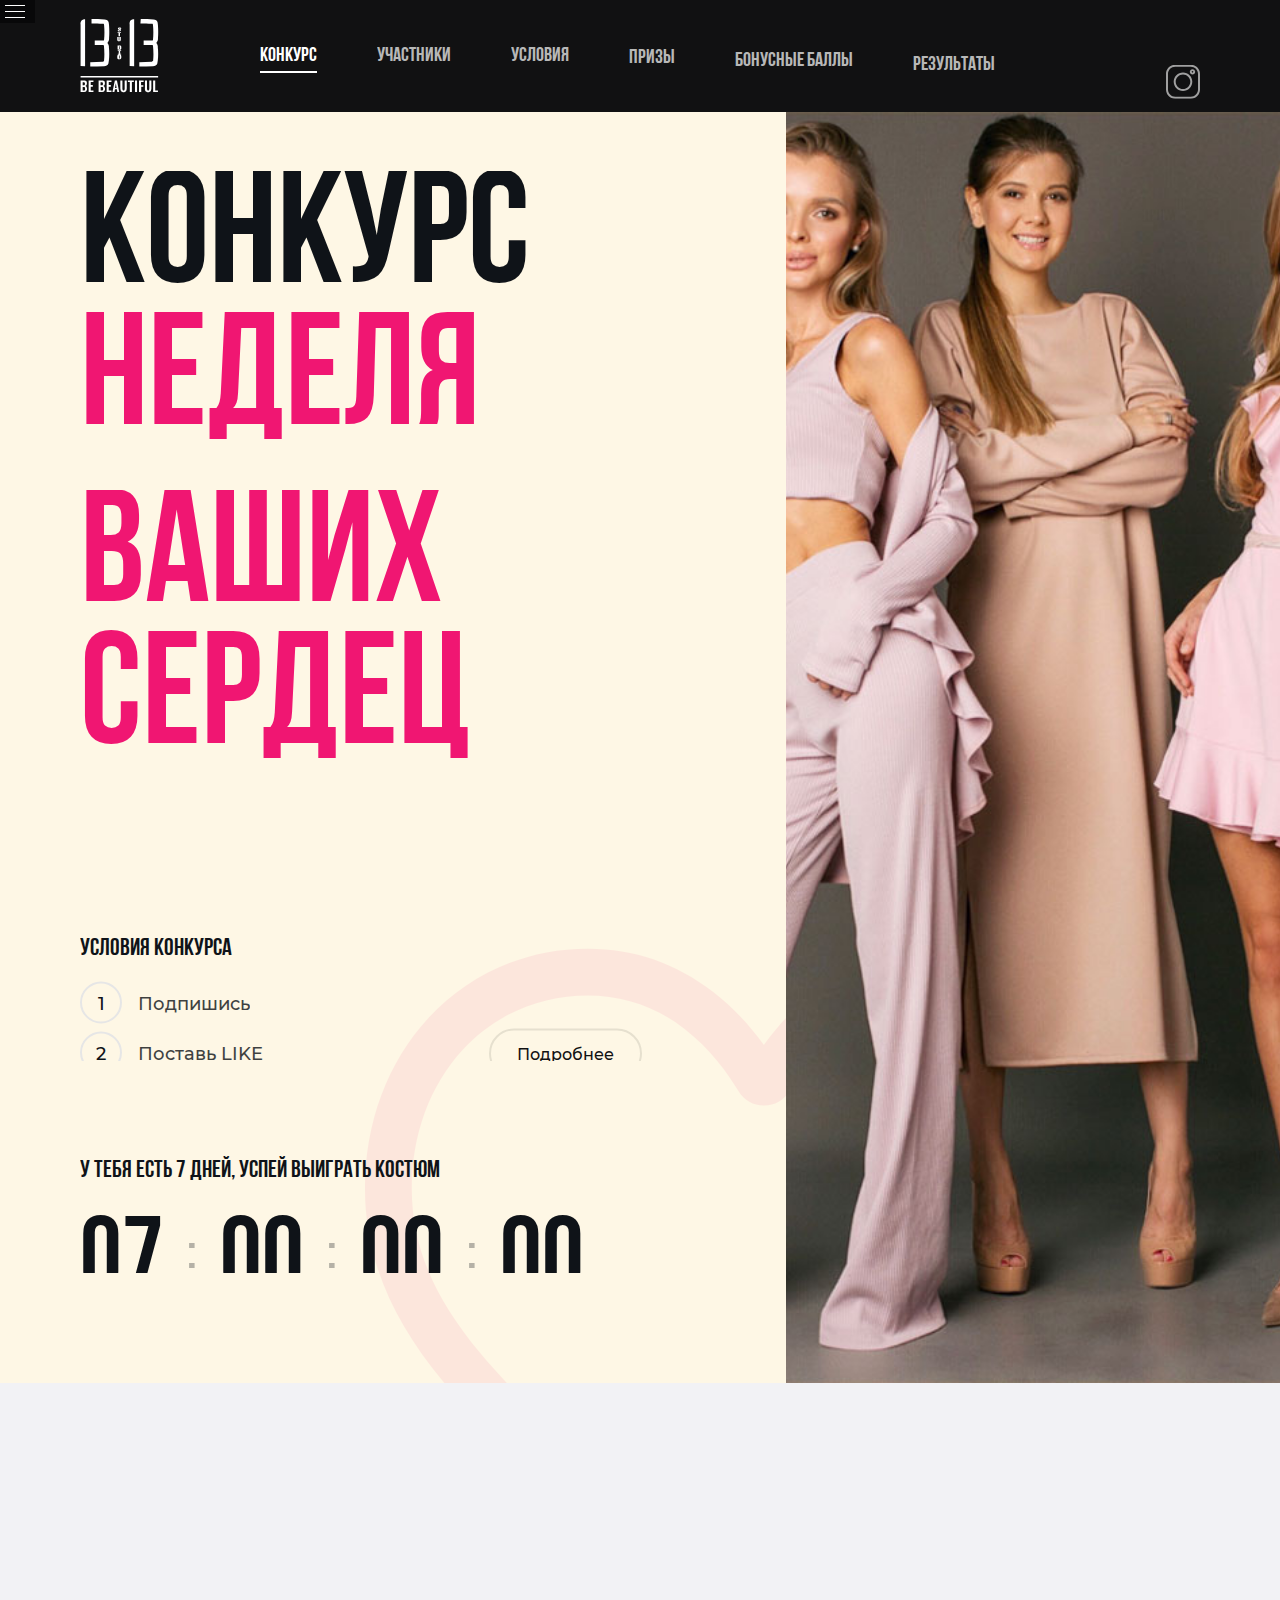
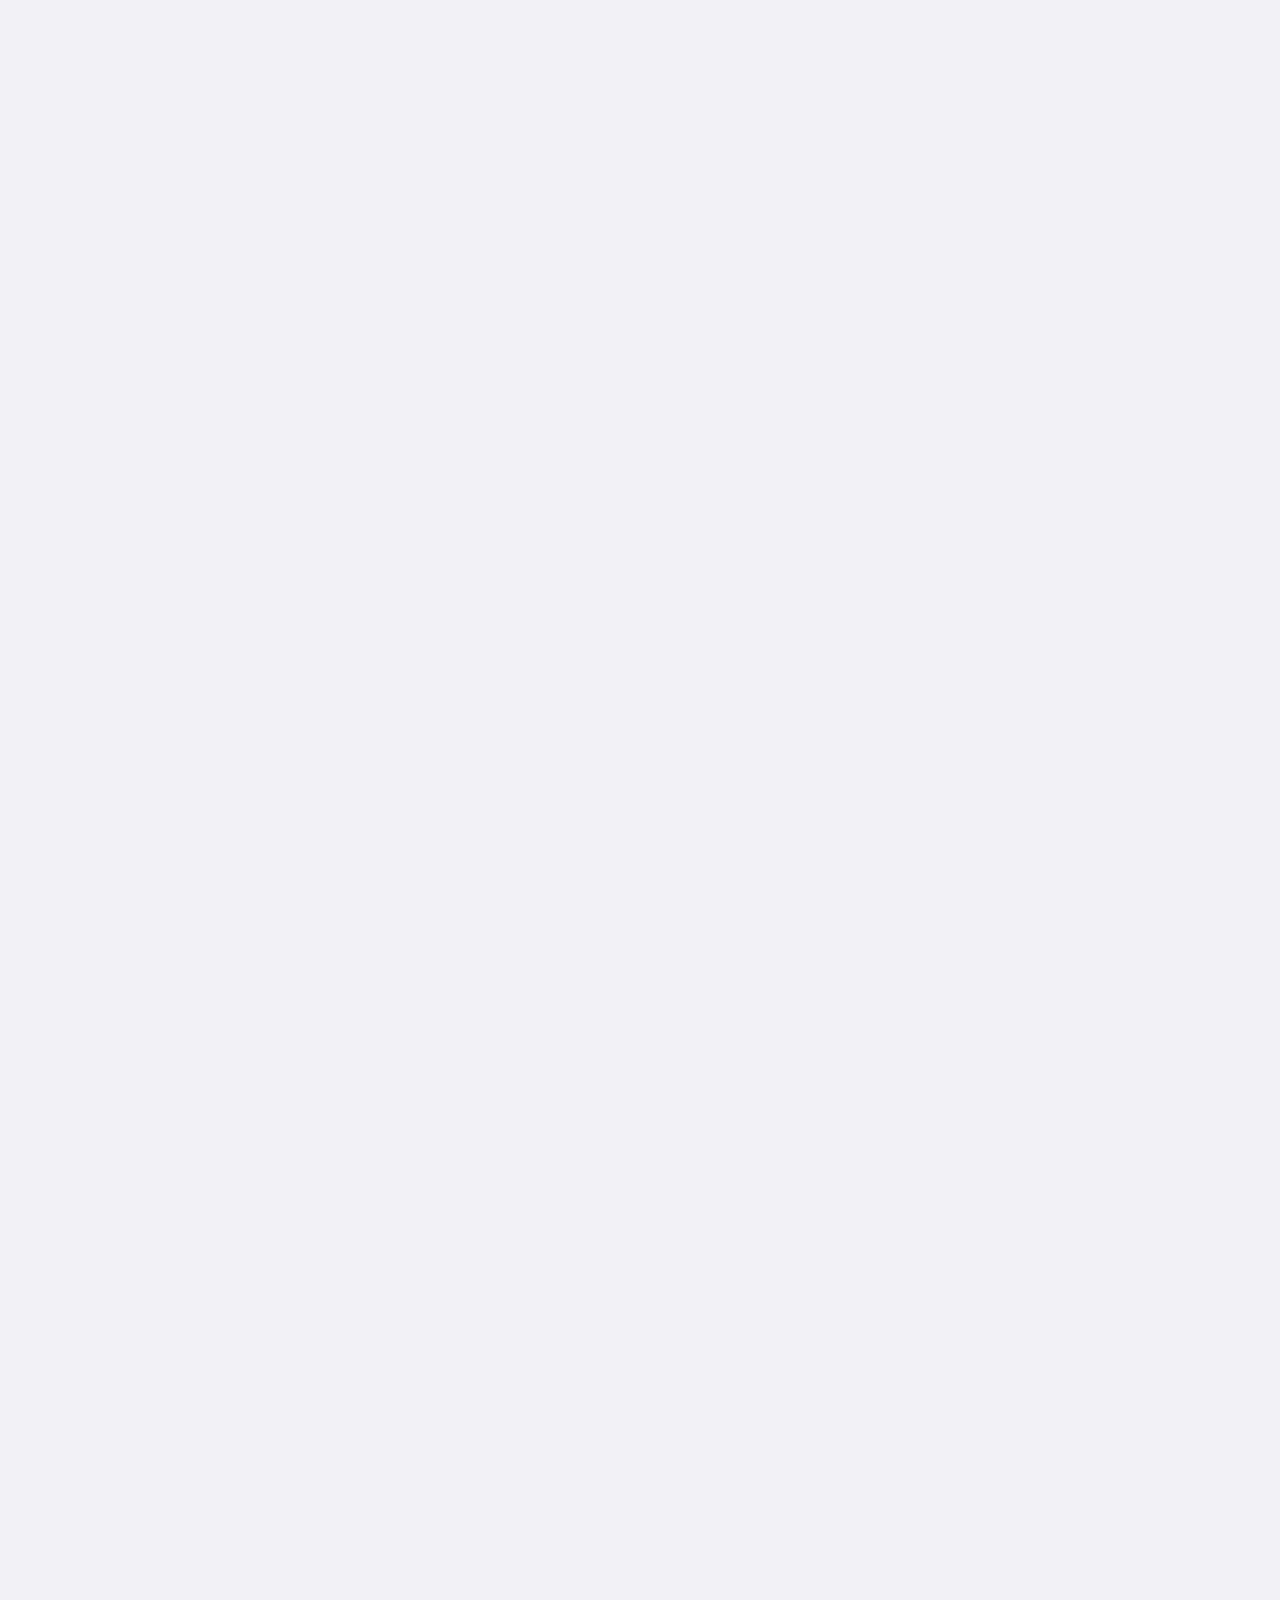
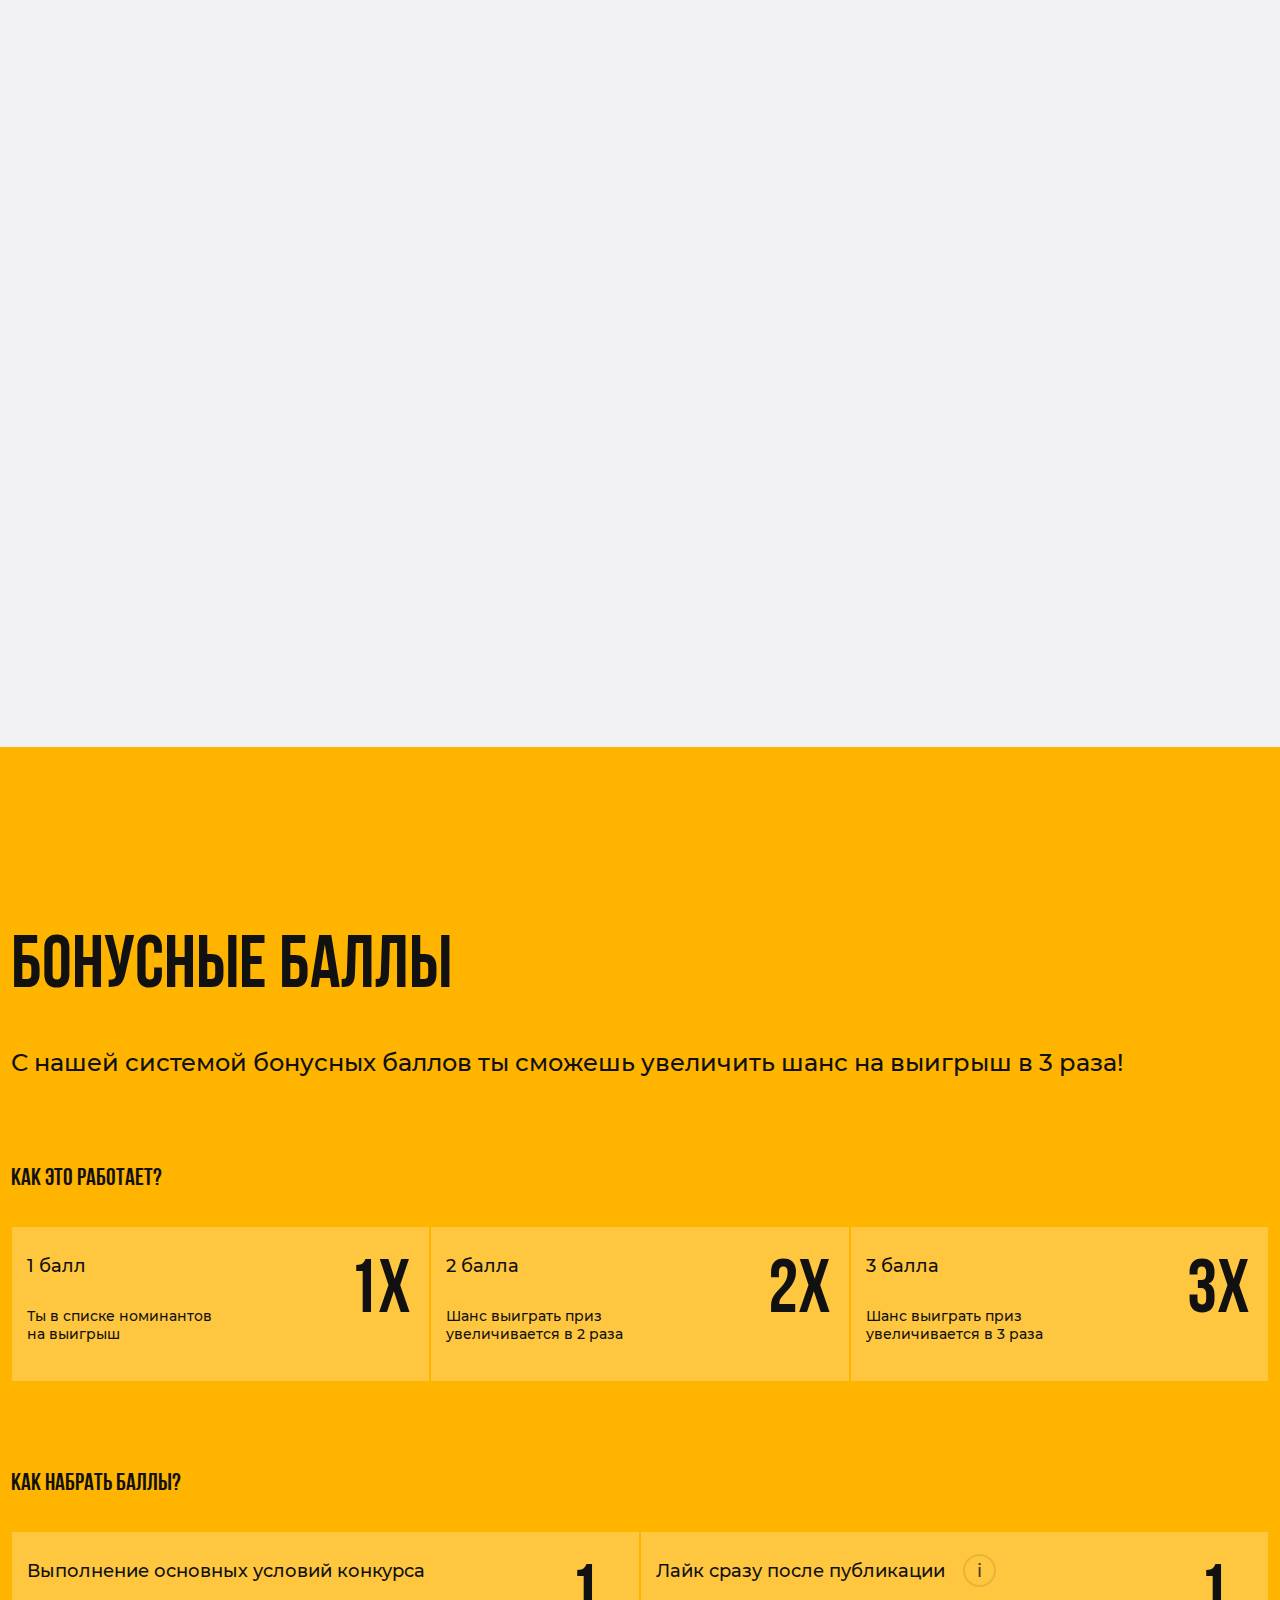
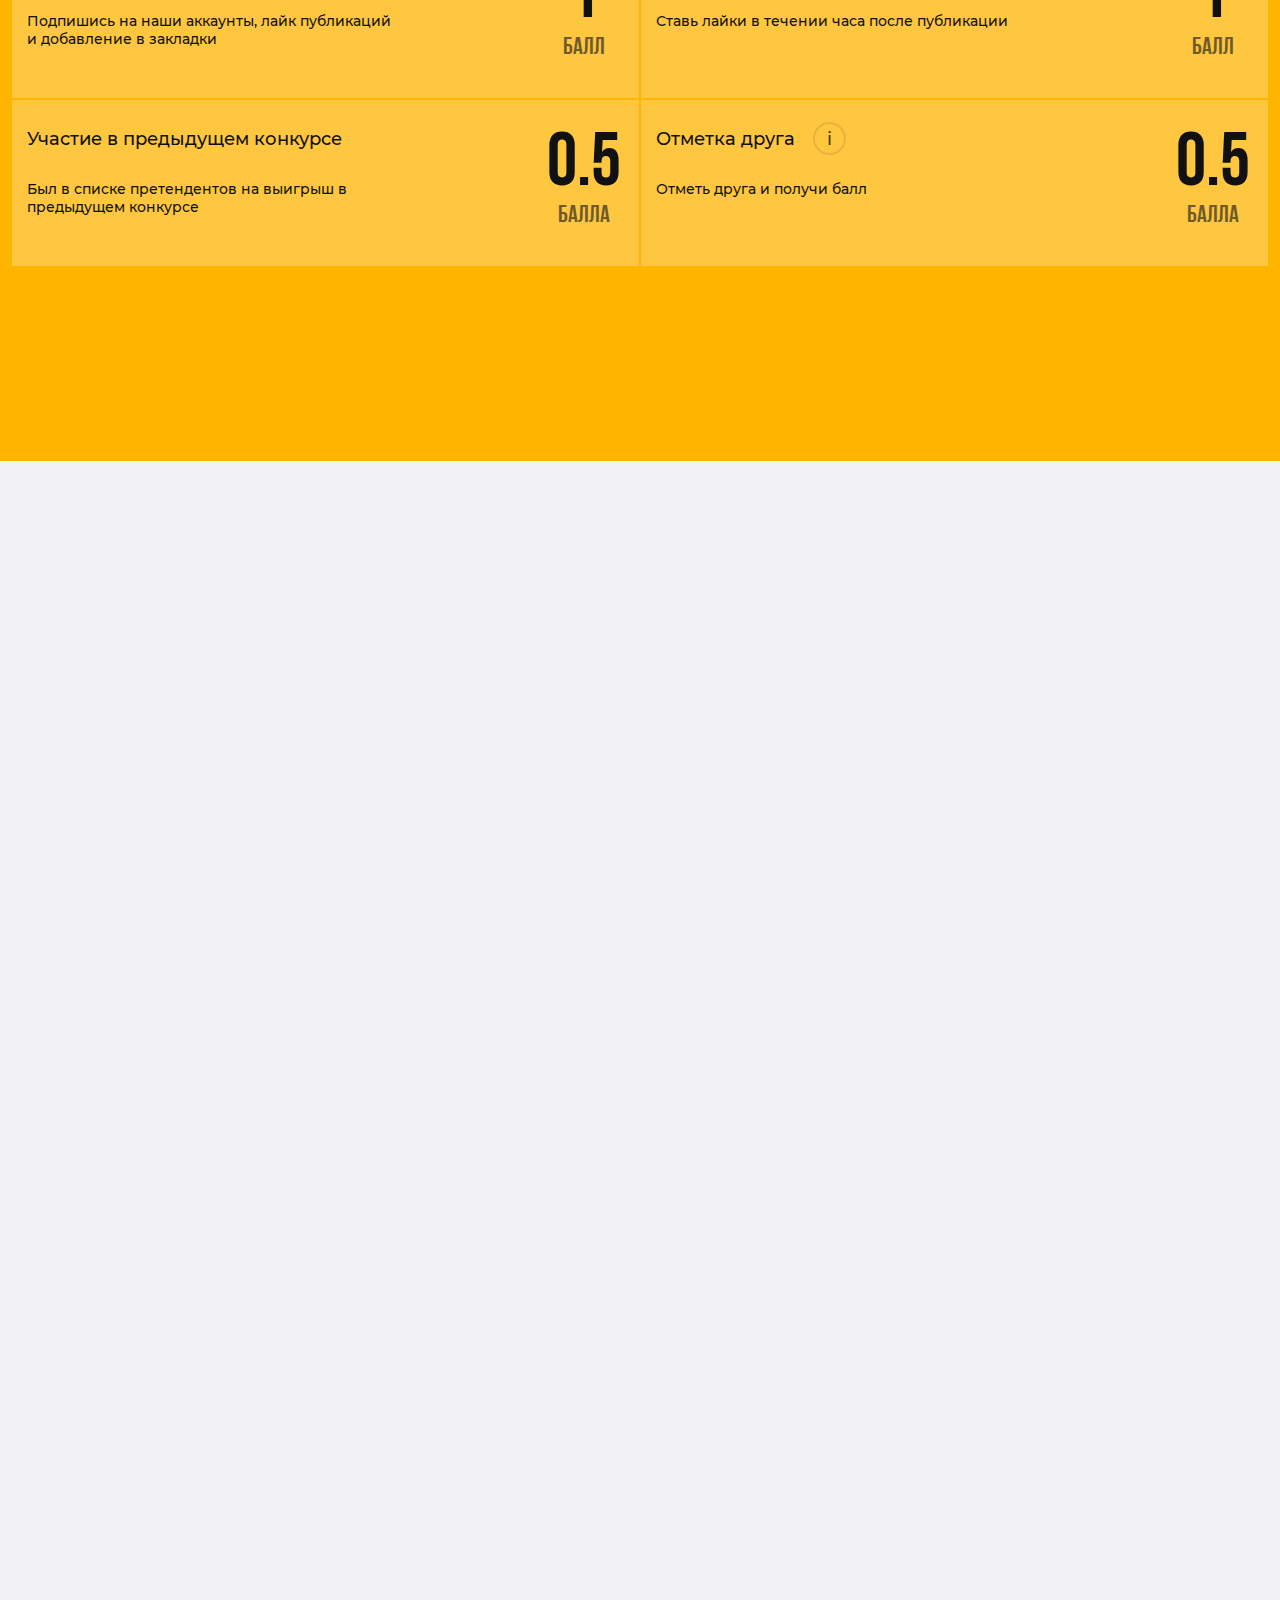
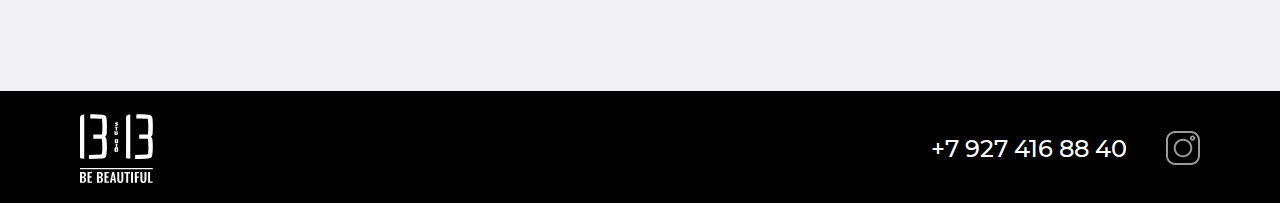
==== commit e69428f6: "headers variation" ====
--- a/index.html
+++ b/index.html
@@ -24,7 +24,7 @@
 		</div>
 			<div class="header-container header-col">
 				<div class="h1-wrapper">
-					<h1 class="h1"><span class="string"><span class="not-pink">конкурс </span>неделя</span><span class="string"> ваших сердец</span></h1>
+					<h1 class="h1 h1-anim"><span class="string"><span class="not-pink">конкурс </span>неделя</span><span class="string"> ваших сердец</span></h1>
 				</div>
 				<div class="conditions">
 					<div class="main-items-animation">
@@ -89,7 +89,7 @@
 				</div>
 			</div>
 			<div class="header-col-img-wrap header-col">
-				<div class="header-col-img"></div>
+				<div class="header-col-img main-image-animate"></div>
 			</div>
 	</header>
 	<div class="border border-left"></div>
--- a/assets/css/main.css
+++ b/assets/css/main.css
@@ -1 +1 @@
-body{margin:0;padding:0;font-family:BebasNeue;color:#0f1318;background-color:#f2f2f5}.clearfix:after{content:"";display:table;clear:both}.section{position:relative;overflow:hidden}.gray-section{background-color:#f2f2f5;color:#111112}.yellow-section{background-color:#ffb400;color:#111112;padding-bottom:194px}@media (max-width: 1147px){.yellow-section{padding-bottom:80px}}.padding-top{padding-top:184px}.container{width:1258px;margin:0 auto;min-width:850px}@media (max-width: 1258px){.container{width:100%}}.draw-container{width:824px}.h2{font-size:75px;margin:0}@media (max-width: 1258px){.h2{padding-left:30px}}.prize-section{padding-bottom:220px}@media (max-width: 1236px){.prize-section{padding-bottom:0px}}.h5{font-size:24px;margin:90px 0px 35px 0px}@media (max-width: 1258px){.h5{padding-left:30px}}.draw-content-container{margin-bottom:184px}@media (max-width: 1258px){.draw-content-container{padding-left:30px}}.h1-wrapper{overflow:hidden}.border{height:200vh;background-color:#111112;z-index:10}.border-left{float:left}.border-right{float:right}.slideUp{-webkit-animation-name:slideUp;animation-name:slideUp;-webkit-animation-duration:400ms;animation-duration:400ms;-webkit-animation-timing-function:linear;animation-timing-function:linear}.fadeIn{-webkit-animation-name:fadeIn;animation-name:fadeIn;-webkit-animation-duration:400ms;animation-duration:400ms;-webkit-animation-timing-function:ease-out;animation-timing-function:ease-out}@-webkit-keyframes slideUp{0%{-webkit-transform:translateY(100%);transform:translateY(100%)}100%{-webkit-transform:translateY(0%);transform:translateY(0%)}}@keyframes slideUp{0%{-webkit-transform:translateY(100%);transform:translateY(100%)}100%{-webkit-transform:translateY(0%);transform:translateY(0%)}}@-webkit-keyframes fadeIn{0%{opacity:0}100%{opacity:1}}@keyframes fadeIn{0%{opacity:0}100%{opacity:1}}@font-face{font-family:'BebasNeue';src:url(../fonts/BebasNeueBold.ttf);font-weight:bold;font-style:normal}@font-face{font-family:'Montserrat';src:url(../fonts/Montserrat-Medium.ttf);font-weight:normal;font-style:normal}@font-face{font-family:'MontserratSemiBold';src:url(../fonts/Montserrat-SemiBold.ttf);font-weight:600;font-style:normal}@font-face{font-family:'MontserratLight';src:url(../fonts/Montserrat-Light.ttf);font-weight:100;font-style:normal}nav{min-width:590px}.nav{width:100%;height:112px;font-size:20px;position:relative;z-index:300;background-color:#111112;display:flex;overflow:hidden}.sticky{position:fixed;top:0}.navicon{margin:auto 0px;display:flex}.navicon-logo{width:80px;height:74px;padding-left:80px;margin:19px 100px 19px 0px}@media (max-width: 1147px){.navicon-logo{margin-right:64px}}@media (max-width: 1258px){.navicon-logo{padding-left:30px}}.navicon-inst{opacity:0.6;width:34px;height:34px;margin:39px 80px 39px auto}.navicon-inst:hover{opacity:1;cursor:pointer}.navmenu{display:block;list-style:none;margin:46px 0px 0px 0px;padding:0px}.navmenu li{display:block;float:left;margin:0px 60px 0px 0px;padding:0px}.navmenu li:last-child{margin-right:0px}.navmenu a{opacity:0.7;color:#fff;text-decoration:none;padding-bottom:5px}.navmenu a.active{opacity:1;border-bottom:2px solid #fff}.navmenu a:hover{opacity:1}@media (max-width: 1147px){.navmenu{margin:0px}.navmenu li{margin:45px 28px 0px 0px}}.navigation{height:112px;background-color:#111112;font-size:20px;display:flex;justify-content:space-between;align-items:center;position:absolute;width:100%}.navigation-item{opacity:0.6;transition-duration:0.4s}.navigation-item:hover{opacity:1}.navigation-item:first-child{margin-left:80px}.navigation-item:first-child .arrow-icon{margin-right:21px}@media (max-width: 1258px){.navigation-item:first-child{margin-left:30px}}.navigation-item:last-child{margin-right:80px}.navigation-item:last-child .arrow-icon{margin-left:21px}@media (max-width: 1258px){.navigation-item:last-child{margin-right:30px}}.arrow-item{display:flex;align-items:center;color:#fff;text-decoration:none}.arrow-icon{height:28px;width:16px}.x-icon{width:44px;height:44px}.header{position:relative;background-color:#fef7e5;text-transform:uppercase;display:flex}.header-col{margin-top:112px}.header-container{padding:0px 0px 110px 80px;position:relative;z-index:2;flex:1}@media (max-width: 1258px){.header-container{padding-left:30px}}@media (max-width: 1147px){.header-container{width:100%}}.header-col-img-wrap{flex:0.7;overflow:hidden}.header-col-img{background-image:url("../images/1st-screen-photo.jpg");background-repeat:no-repeat;background-position:top, center;background-size:cover;z-index:1;height:100%}.header-col-img:hover{height:200%;background-position:left, center}@media (max-width: 1575px){.header-col-img:hover{height:140%}}@media (max-width: 1147px){.header-col-img:hover{height:110%}}.background-heart{opacity:0.07;position:absolute;bottom:-320px;right:70px;width:892px;height:798px}.h1{font-size:160px;margin:59px 0 24px 0;line-height:142px;display:inline-block;color:#f01672}.not-pink{color:#0f1318}.h4{font-size:24px;margin-top:40px}.condition-list{text-transform:none;font-family:Montserrat;font-size:18px;margin:auto 0px auto 16px}.condition-list *{display:inline-block}@media (max-width: 1575px){.condition-list{display:flex;flex-direction:column}}.condition-item{position:relative}@media (max-width: 1575px){.condition-item:first-child{margin-top:0px}}@media (max-width: 1575px){.condition-item{margin-top:28px}}.condition-item-number{margin-right:27px}@media (max-width: 1575px){.condition-item-number{margin-right:27px;width:10px;text-align:center}}.condition-item-label{margin-right:45px;opacity:0.8}@media (max-width: 1575px){.condition-item-label{margin-right:38px;font-size:18px}}.win-label{margin-right:0px}.circle{top:-11px;left:-16px;position:absolute;width:38px;height:38px;border:solid 2px #e6e6e6;border-radius:50%}.circle-win{border:solid 2px #f2af0d;background-color:#f2af0d;justify-content:center;margin:auto}.main-win-icon{border:none;fill:#fff;display:block;position:absolute;top:11px;left:10px;width:18px;height:18px}.conditions,.timer-block,.h2-container{overflow:hidden}.conditions-ctn{display:flex}.timer{margin-top:30px}.timer-element{display:inline-block}.timer-number{font-size:105px;display:block;margin-bottom:-30px;margin-top:-18px}@media (max-device-width: 1750px){.timer-number{margin-top:-5px}}.string{display:inline-block}.string-wrapper{display:inline-block;overflow:hidden;padding-bottom:4px}.number-wrapper{overflow:hidden;display:inline-block;height:78px}.timer-text{text-align:center;display:block;opacity:0.6;font-size:24px}.timer-separator{opacity:0.3;font-size:52px;margin:0;padding:0px 50px;vertical-align:90%}@media (max-width: 1575px){.timer-separator{padding:0px 21px}}@media (max-width: 920px){.timer-separator{padding:0px 11px}}@media (max-width: 1575px){.main-items-animation{padding-bottom:10px}}.inst-icon{position:absolute;top:40px;right:80px;z-index:2;opacity:0.6;transition-duration:0.4s;width:34px;height:34px}.inst-icon:hover{opacity:1;cursor:pointer}.footer{height:112px;position:relative;background-color:#000;padding-left:80px}@media (max-width: 1258px){.footer{padding-left:30px}}.logo-footer{height:80px;width:74px;margin-top:18px}.number{position:absolute;top:43px;right:153px}.number a{font-size:24px;color:#fff;font-family:Montserrat;text-decoration:none}.btn{font-size:16px;color:#111112;padding:14px 26px;border:solid 2px #e6e0cf;border-radius:40px;text-decoration:none;-webkit-user-select:none;-moz-user-select:none;-ms-user-select:none;user-select:none;transition-duration:0.4s;white-space:nowrap;font-family:Montserrat;text-transform:none}.btn:hover{color:#fff;background-color:#000;border:solid 2px #000}.main-btn{height:18px;margin:auto}.members-filters-btn{float:right;margin-top:-27px;margin-left:-3px}@media (max-width: 1258px){.members-filters-btn{margin-right:80px}}@media (max-width: 1147px){.members-filters-btn{margin:-8px 78px 0px 0px}}.prize-item-btn{margin-top:38px}.prize-item-btn a{font-size:14px;padding:8px 16px}.filters{display:flex;font-family:Montserrat}.filter-groop{width:285px;font-size:18px}.custom-select{position:relative;font-family:Montserrat;-webkit-user-select:none;-moz-user-select:none;-ms-user-select:none;user-select:none}.custom-select select{display:none}.select-selected{background-color:#fbfbfb;border:2px solid #dbdbde}.select-selected:after{position:absolute;content:"";top:22px;right:17px;width:0;height:0;border:6px solid transparent;border-color:#111112 transparent transparent transparent}.select-selected.select-arrow-active:after{border-color:transparent transparent #111112 transparent;top:15px}.select-items div,.select-selected{color:#111112;padding:11px 16px}.select-items{position:absolute;background-color:#fff;top:100%;left:0;right:0;z-index:99;cursor:pointer;border:2px solid transparent;border-color:transparent #dbdbde #dbdbde #dbdbde;border-top:none}.select-hide{display:none}.select-items div:hover,.same-as-selected{background-color:#fbfbfb}.filter-groop{margin:100px 40px 0px 0px}.filter-label{margin-bottom:18px}.tooltip{position:relative;display:inline-block;-webkit-user-select:none;-moz-user-select:none;-ms-user-select:none;user-select:none}.tooltip .tooltiptext{visibility:hidden;width:120px;background-color:black;color:#fff;text-align:center;padding:5px 0px 6px 0px;position:absolute;z-index:1}.tooltip:hover .tooltiptext{visibility:visible}.tooltip .tooltiptext{top:-55px;left:-75%}.tooltip-text{display:block}.tooltip-text-second{color:#a9a9b4}.tooltip .tooltiptext::after{content:" ";position:absolute;top:100%;left:50%;margin-left:-5px;border-width:5px;border-style:solid;border-color:black transparent transparent transparent}.tabs-caption-wrap{display:block;font-family:Montserrat}@media (max-width: 1258px){.tabs-caption-wrap{padding-left:30px}}.tabs__caption{padding:0;margin:0;display:block}.tabs__caption li{float:left;display:block;margin-right:60px;opacity:0.4;font-size:24px;color:#111112;cursor:pointer;-webkit-user-select:none;-moz-user-select:none;-ms-user-select:none;user-select:none}.tabs__caption li.active-tab{opacity:1}@media (max-width: 1147px){.tabs__caption li{margin-top:10px;margin-right:30px;font-size:20px}}.tabs__content{display:none}.tabs__content.active-tab{display:block}.members-filters{margin-top:83px}.members-grid-header{display:flex;background-color:#eaeaeb;font-family:MontserratSemiBold;opacity:0.6;text-transform:uppercase;padding:24px 0px 18px 40px;margin:35px 0px 10px 0px;font-size:14px}.members-grid-items{font-family:Montserrat}.members-grid-item{display:flex;background-color:#fbfbfb;height:90px;margin-bottom:2px;transition-duration:0.2s;padding-left:36px}.members-grid-item:hover{background-color:#fff;border-left:2px solid #000;box-shadow:0 0px 40px -15px #000;position:relative}.user{margin-top:19px}.user-avatar{vertical-align:middle;border-radius:50%;width:50px;height:50px;margin-right:20px}.user-login{margin-top:17px}.likes{font-size:14px;margin:auto 0px auto 3px}.likes-big{font-size:18px}.likes-green{color:#c3dcba}.likes-green>span{color:#51bd2c}.likes-red{color:#f5bdbb}.likes-red>span{color:#e52f2a}.bonus-block{font-size:18px;display:inline-flex;margin:auto 0}.svg-cc{stroke-width:2px;position:absolute}.bonus{margin-left:25px;position:relative;width:26.219px;text-align:center;color:#dadada}.svg-cc{stroke-width:2px;position:absolute}.bonus-circle{top:-11px;left:-26px;position:absolute;width:38px;height:38px;border-radius:50%}.user-icon{width:20px;height:18px;margin:16px 0px 0px 9px}.rectangle{width:38px;height:48px;border:2px solid #ebebeb;margin:auto 0px auto 9px}.rating-number{margin:auto 35px auto auto;width:59px;text-align:right}.rating{font-family:MontserratLight;font-size:42px;color:#dadada}.rating-top{color:#111112}.members-show-more{background-color:#fbfbfb;height:60px;display:flex}.members-show-more-text{margin:auto;font-family:Montserrat;font-size:16px;color:#111112}.col{display:flex}.members-col1{flex-basis:54%}@media (max-width: 920px){.members-col1{flex:2}}.members-col2{flex-basis:8.59%}@media (max-width: 920px){.members-col2{flex:1}}.members-col3{flex-basis:17%}@media (max-width: 920px){.members-col3{flex:1.5}}.members-col4{flex-basis:11%}@media (max-width: 920px){.members-col4{flex:1}}.members-col5{flex-basis:8.75%}@media (max-width: 920px){.members-col5{flex:1}}.bonus:first-child{margin-left:10px}.conditions-block,.draw-items{font-family:Montserrat}.conditions-items{display:flex}@media (max-width: 1147px){.conditions-items{flex-direction:column;padding:0px 30px}}.conditions-item{flex:1;background-color:#fbfbfb;padding:28px 37px 35px 14px;margin-right:2px}.conditions-item-last{margin-right:0px}.conditions-text{font-size:24px;margin:60px 0px 95px 0px}@media (max-width: 1258px){.conditions-text{padding-left:30px}}.conditions-item-text{font-size:13.7px;margin:0;color:#5e5e5f}.conditions-item-text a{color:#111112}.conditions-heading{font-size:18px;margin-bottom:24px}.prize-items{display:flex;font-family:Montserrat;margin-top:95px;flex-wrap:wrap}.prize-items:last-child{margin-right:0px}.prize-item{height:347px;flex:1;text-align:center;background-color:#fbfbfb;margin:2px;padding:30px 0px 0px 0px;min-width:240px;transition-duration:0.4s}.prize-item:hover{background-color:#fff;box-shadow:0px 0px 30px -15px #000;position:relative}@media (max-width: 1236px){.prize-item:last-child{height:310px}}@media (max-width: 993px){.prize-item:last-child{height:347px}}.prize-item-heading{margin-top:25px;font-size:18px}.prize-item-text{margin-top:12px;font-size:14px;color:#5e5e5f}.how-works-items{display:flex}.how-works-items:last-child{margin-right:0px}@media (max-width: 1147px){.how-works-items{flex-direction:column;padding:0px 30px}}.how-works-item{flex:1;background-color:#ffc740;padding:28px 18px 38px 15px;margin:1px}.bonus-score-text{font-family:Montserrat;font-size:24px;margin:42px 0px 0px 0px}@media (max-width: 1258px){.bonus-score-text{padding-left:30px}}.how-works-content{font-family:Montserrat;display:inline-block}.how-works-heading{font-size:18px;margin-bottom:30px}.how-works-text{width:190px;font-size:14px}.how-works-scale{font-size:76px;display:inline;float:right}.how-works-text-l{width:365px;font-size:14px}.number-label{font-size:24px;opacity:0.6;color:#0f1318}.how-choose-block-same{width:74.33px;text-align:center}.how-works-item-l{transition-duration:0.2s}.how-works-item-l:hover{background-color:#ffe9b3}.i-icon{margin-left:13px;padding:3.5px 12px;border:solid 2px rgba(15,19,24,0.1);border-radius:50%}.i-icon:before{content:'i';color:#0f1318;opacity:0.8;font-size:18px}.tooltip-i .tooltiptext-i{top:-81px;left:-246px;width:485px;text-align:left;padding:14px 51px 17px 14px}.tooltiptext-i{font-size:14px}.draw-items{margin-top:40px}.draw-item{background-color:#fbfbfb;width:100%;height:185px;margin-bottom:2px;transition-duration:0.4s}.draw-item:hover{background-color:#fff;box-shadow:0px 0px 30px -15px #000;position:relative}.draw-image{float:left;margin-right:19px}.draw-btn{float:right;margin:-55px 38px 0px 0px}.draw-image-members{border-radius:50%;width:22px;height:22px}.draw-info-heading{padding:28px 0px 19px 0px;font-size:18px}.draw-info-plate{font-size:14px}.gray-text{color:#5e5e5f}.draw-info-date{margin-bottom:14px}.draw-info-quantity{margin-bottom:6px}.member-h5{font-size:24px;font-family:Montserrat;color:#111112;margin:0;font-weight:normal}.info-winners-container{color:#111112;padding-bottom:99px;padding-top:112px}.draw-information{padding:80px 0 0 0;display:flex}@media (max-width: 1258px){.draw-information{padding-left:30px}}.draw-information-image-container{width:284px;height:355px;overflow:hidden}.draw-information-text-container{padding-left:40px}.draw-information-image{width:100%}.draw-information-h1{margin:0;font-size:76px;margin-top:-14px;line-height:108px}.draw-information-items{display:flex;padding-top:35px}.draw-information-item{margin-right:60px;overflow:hidden}.draw-information-item:last-child{margin-right:0px}.draw-information-item-label{font-size:18px;font-family:Montserrat}.draw-information-item-value{font-size:24px;margin-top:12px}.tabs-padding{padding-top:54px}.winners-items{display:grid;grid-template-columns:repeat(auto-fill, 250px);grid-gap:2px;padding-top:35px}@media (max-width: 1258px){.winners-items{padding-left:30px}}.place-container{padding-left:17px;height:78px;background-color:#fff;font-size:24px;color:#cac5bc;display:flex;align-items:center}.place-1st{color:#e8c400}.place-2nd{color:#efc87e}.place-3rd{color:#d2bb8e}.place-4th{color:#d1c6b1}.winner-container{height:254px;background-color:#fbfbfb;text-align:center;font-family:Montserrat;padding-top:29px}.user-image{width:140px;height:140px;border-radius:50%;overflow:hidden;display:inline-block}.user-image img{max-width:140px}.winner-login{font-size:18px;margin-top:23px}.winner-prize{font-size:13px;opacity:0.8;margin-top:11px}.all-user-login{font-size:18px;margin-top:13px;font-family:Montserrat;display:inline-flex}.user-items{display:grid;grid-template-columns:repeat(auto-fill, 209px);padding-top:35px;grid-row-gap:85px}@media (max-width: 1258px){.user-items{justify-content:center}}.user-item{text-align:center}.winners-h1{margin-top:-14px}
+body{margin:0;padding:0;font-family:BebasNeue;color:#0f1318;background-color:#f2f2f5}.clearfix:after{content:"";display:table;clear:both}.section{position:relative;overflow:hidden}.gray-section{background-color:#f2f2f5;color:#111112}.yellow-section{background-color:#ffb400;color:#111112;padding-bottom:194px}@media (max-width: 1147px){.yellow-section{padding-bottom:80px}}.padding-top{padding-top:184px}.container{width:1258px;margin:0 auto;min-width:850px}@media (max-width: 1258px){.container{width:100%}}.draw-container{width:824px}.h2{font-size:75px;margin:0}@media (max-width: 1258px){.h2{padding-left:30px}}.prize-section{padding-bottom:220px}@media (max-width: 1236px){.prize-section{padding-bottom:0px}}.h5{font-size:24px;margin:90px 0px 35px 0px}@media (max-width: 1258px){.h5{padding-left:30px}}.draw-content-container{margin-bottom:184px}@media (max-width: 1258px){.draw-content-container{padding-left:30px}}.h1-wrapper{overflow:hidden}.border{height:200vh;background-color:#111112;z-index:10}.border-left{float:left}.border-right{float:right}.slideUp{-webkit-animation-name:slideUp;animation-name:slideUp;-webkit-animation-duration:400ms;animation-duration:400ms;-webkit-animation-timing-function:linear;animation-timing-function:linear}.fadeIn{-webkit-animation-name:fadeIn;animation-name:fadeIn;-webkit-animation-duration:400ms;animation-duration:400ms;-webkit-animation-timing-function:ease-out;animation-timing-function:ease-out}@-webkit-keyframes slideUp{0%{-webkit-transform:translateY(100%);transform:translateY(100%)}100%{-webkit-transform:translateY(0%);transform:translateY(0%)}}@keyframes slideUp{0%{-webkit-transform:translateY(100%);transform:translateY(100%)}100%{-webkit-transform:translateY(0%);transform:translateY(0%)}}@-webkit-keyframes fadeIn{0%{opacity:0}100%{opacity:1}}@keyframes fadeIn{0%{opacity:0}100%{opacity:1}}@font-face{font-family:'BebasNeue';src:url(../fonts/BebasNeueBold.ttf)}@font-face{font-family:'MontserratRegular';src:url(../fonts/Montserrat-Regular.ttf)}@font-face{font-family:'Montserrat';src:url(../fonts/Montserrat-Medium.ttf)}@font-face{font-family:'Montserrat';src:url(../fonts/Montserrat-Bold.ttf);font-weight:bold}@font-face{font-family:'MontserratSemiBold';src:url(../fonts/Montserrat-SemiBold.ttf)}@font-face{font-family:'MontserratLight';src:url(../fonts/Montserrat-Light.ttf)}nav{min-width:590px}.nav{width:100%;height:112px;font-size:20px;position:relative;z-index:300;background-color:#111112;display:flex;overflow:hidden}.sticky{position:fixed;top:0}.navicon{margin:auto 0px;display:flex}.navicon-logo{width:80px;height:74px;padding-left:80px;margin:19px 100px 19px 0px}@media (max-width: 1147px){.navicon-logo{margin-right:64px}}@media (max-width: 1258px){.navicon-logo{padding-left:30px}}.navicon-inst{opacity:0.6;width:34px;height:34px;margin:39px 80px 39px auto}.navicon-inst:hover{opacity:1;cursor:pointer}.navmenu{display:block;list-style:none;margin:46px 0px 0px 0px;padding:0px}.navmenu li{display:block;float:left;margin:0px 60px 0px 0px;padding:0px}.navmenu li:last-child{margin-right:0px}.navmenu a{opacity:0.7;color:#fff;text-decoration:none;padding-bottom:5px}.navmenu a.active{opacity:1;border-bottom:2px solid #fff}.navmenu a:hover{opacity:1}@media (max-width: 1147px){.navmenu{margin:0px}.navmenu li{margin:45px 28px 0px 0px}}.navigation{height:112px;background-color:#111112;font-size:20px;display:flex;justify-content:space-between;align-items:center;position:absolute;width:100%}.navigation-item{opacity:0.6;transition-duration:0.4s}.navigation-item:hover{opacity:1}.navigation-item:first-child{margin-left:80px}.navigation-item:first-child .arrow-icon{margin-right:21px}@media (max-width: 1258px){.navigation-item:first-child{margin-left:30px}}.navigation-item:last-child{margin-right:80px}.navigation-item:last-child .arrow-icon{margin-left:21px}@media (max-width: 1258px){.navigation-item:last-child{margin-right:30px}}.arrow-item{display:flex;align-items:center;color:#fff;text-decoration:none}.arrow-icon{height:28px;width:16px}.x-icon{width:44px;height:44px}.header{position:relative;background-color:#fef7e5;text-transform:uppercase;display:flex;overflow:hidden}.header-col{margin-top:112px}.header-container{padding:0px 0px 110px 80px;position:relative;z-index:2;flex:1}@media (max-width: 1258px){.header-container{padding-left:30px}}@media (max-width: 1147px){.header-container{width:100%}}.header-col-img-wrap{flex:0.7;overflow:hidden}.header-col-img{background-image:url("../images/1st-screen-photo.jpg");background-repeat:no-repeat;background-position:top, center;background-size:cover;z-index:1;height:100%}.header-col-img:hover{height:200%;background-position:left, center}@media (max-width: 1575px){.header-col-img:hover{height:140%}}@media (max-width: 1147px){.header-col-img:hover{height:110%}}.background-heart{opacity:0.07;position:absolute;bottom:-320px;right:70px;width:892px;height:798px}.h1{font-size:160px;margin:59px 0 24px 0;line-height:142px;display:inline-block;color:#f01672}.not-pink{color:#0f1318}.h4{font-size:24px;margin-top:40px}.condition-list{text-transform:none;font-family:Montserrat;font-size:18px;margin:auto 0px auto 16px}.condition-list *{display:inline-block}@media (max-width: 1575px){.condition-list{display:flex;flex-direction:column}}.condition-item{position:relative}@media (max-width: 1575px){.condition-item:first-child{margin-top:0px}}@media (max-width: 1575px){.condition-item{margin-top:28px}}.condition-item-number{margin-right:27px}@media (max-width: 1575px){.condition-item-number{margin-right:27px;width:10px;text-align:center}}.condition-item-label{margin-right:45px;opacity:0.8}@media (max-width: 1575px){.condition-item-label{margin-right:38px;font-size:18px}}.win-label{margin-right:0px}.circle{top:-11px;left:-16px;position:absolute;width:38px;height:38px;border:solid 2px #e6e6e6;border-radius:50%}.circle-win{border:solid 2px #f2af0d;background-color:#f2af0d;justify-content:center;margin:auto}.main-win-icon{border:none;fill:#fff;display:block;position:absolute;top:11px;left:10px;width:18px;height:18px}.conditions,.timer-block,.h2-container{overflow:hidden}.conditions-ctn{display:flex}.timer{margin-top:30px}.timer-element{display:inline-block}.timer-number{font-size:105px;display:block;margin-bottom:-30px;margin-top:-18px}@media (max-device-width: 1750px){.timer-number{margin-top:-5px}}.string{display:inline-block}.string-wrapper{display:inline-block;overflow:hidden;padding-bottom:4px}.number-wrapper{overflow:hidden;display:inline-block;height:78px}.timer-text{text-align:center;display:block;opacity:0.6;font-size:24px}.timer-separator{opacity:0.3;font-size:52px;margin:0;padding:0px 50px;vertical-align:90%}@media (max-width: 1575px){.timer-separator{padding:0px 21px}}@media (max-width: 920px){.timer-separator{padding:0px 11px}}@media (max-width: 1575px){.main-items-animation{padding-bottom:10px}}.header_1{color:#0f1318;min-height:940px;background-color:#fff;font-family:Montserrat;display:flex;position:relative;overflow:hidden}.h1_1{margin:77px 0 0 -4px;font-size:80px;text-transform:uppercase;font-weight:bold;line-height:80px}.header-container_1{flex:1;padding:0 0 100px 80px}@media (max-width: 1258px){.header-container_1{padding:0 0 130px 30px}}.header-col-img-wrap_1{flex:0.7}.h4_1{font-size:24px;font-weight:normal;margin:0;margin-top:61px}.condition-item_1{position:relative;margin-top:45px}.condition-item_1 .circle{left:0px}.condition-item_1:last-child .condition-item-label_1{margin-top:-8px}.condition-item-number_1{width:42px;text-align:center;vertical-align:top;font-size:24px;font-family:MontserratRegular;color:#b1b3b5;margin:-6px 11px 0 0}.condition-item-label_1{font-size:18px;color:#6a717a;max-width:500px}.condition-item-label_1 a{color:#0f1318}.condition-item-text_1{display:flex}.condition-item-text_1 *{display:inline-block}.timer_1{margin-top:16px}.timer-element_1{display:inline-block}.number-wrapper_1{display:block;text-align:center}.timer-number_1{display:block;font-size:48px;font-family:MontserratRegular;min-width:65px}.timer-text_1{font-family:Montserrat;color:#6a717a;font-size:14px;display:block;text-align:center;text-transform:uppercase}.timer-separator_1{color:#b1b3b5;font-family:MontserratRegular;margin:0 5px;vertical-align:35px}.black-line_1{background-color:#0f1318;height:100px;width:100%;position:absolute;bottom:0;color:#fff;display:flex;align-items:center;font-size:24px;padding-left:80px}@media (max-width: 1258px){.black-line_1{padding-left:30px}}.header-col-img_1{background-image:url("../images/1st-screen-photo_1.jpg");background-repeat:no-repeat;background-position:top, center;background-size:cover;z-index:1;height:100%}.header-col-img_1:hover{height:200%;background-position:left, center}@media (max-width: 1575px){.header-col-img_1:hover{height:140%}}@media (max-width: 1147px){.header-col-img_1:hover{height:110%}}.black-line_2{height:263px;display:flex;position:absolute;bottom:0;width:100%;color:#fff}.black-line-item_2{padding:79px 0 0 79px}.black-line-text_2{flex:0.479;background-color:#0f1318;color:#fff;font-size:24px}.black-line-timer_2{flex:1.2;background-color:#0b0f13}.h4_2{font-size:24px;margin:0;font-weight:normal}.timer-text_2{font-family:Montserrat;color:#3e454f;font-size:14px;display:block;text-align:center;text-transform:uppercase}.timer-separator_2{font-size:24px;color:#3e454f;font-family:MontserratRegular;margin:0 5px;vertical-align:35px}.inst-icon{position:absolute;top:40px;right:80px;z-index:2;opacity:0.6;transition-duration:0.4s;width:34px;height:34px}.inst-icon:hover{opacity:1;cursor:pointer}.footer{height:112px;position:relative;background-color:#000;padding-left:80px}@media (max-width: 1258px){.footer{padding-left:30px}}.logo-footer{height:80px;width:74px;margin-top:18px}.number{position:absolute;top:43px;right:153px}.number a{font-size:24px;color:#fff;font-family:Montserrat;text-decoration:none}.btn{font-size:16px;color:#111112;padding:14px 26px;border:solid 2px #e6e0cf;border-radius:40px;text-decoration:none;-webkit-user-select:none;-moz-user-select:none;-ms-user-select:none;user-select:none;transition-duration:0.4s;white-space:nowrap;font-family:Montserrat;text-transform:none}.btn:hover{color:#fff;background-color:#000;border:solid 2px #000}.main-btn{height:18px;margin:auto}.members-filters-btn{float:right;margin-top:-27px;margin-left:-3px}@media (max-width: 1258px){.members-filters-btn{margin-right:80px}}@media (max-width: 1147px){.members-filters-btn{margin:-8px 78px 0px 0px}}.prize-item-btn{margin-top:38px}.prize-item-btn a{font-size:14px;padding:8px 16px}.filters{display:flex;font-family:Montserrat}.filter-groop{width:285px;font-size:18px}.custom-select{position:relative;font-family:Montserrat;-webkit-user-select:none;-moz-user-select:none;-ms-user-select:none;user-select:none}.custom-select select{display:none}.select-selected{background-color:#fbfbfb;border:2px solid #dbdbde}.select-selected:after{position:absolute;content:"";top:22px;right:17px;width:0;height:0;border:6px solid transparent;border-color:#111112 transparent transparent transparent}.select-selected.select-arrow-active:after{border-color:transparent transparent #111112 transparent;top:15px}.select-items div,.select-selected{color:#111112;padding:11px 16px}.select-items{position:absolute;background-color:#fff;top:100%;left:0;right:0;z-index:99;cursor:pointer;border:2px solid transparent;border-color:transparent #dbdbde #dbdbde #dbdbde;border-top:none}.select-hide{display:none}.select-items div:hover,.same-as-selected{background-color:#fbfbfb}.filter-groop{margin:100px 40px 0px 0px}.filter-label{margin-bottom:18px}.tooltip{position:relative;display:inline-block;-webkit-user-select:none;-moz-user-select:none;-ms-user-select:none;user-select:none}.tooltip .tooltiptext{visibility:hidden;width:120px;background-color:black;color:#fff;text-align:center;padding:5px 0px 6px 0px;position:absolute;z-index:1}.tooltip:hover .tooltiptext{visibility:visible}.tooltip .tooltiptext{top:-55px;left:-75%}.tooltip-text{display:block}.tooltip-text-second{color:#a9a9b4}.tooltip .tooltiptext::after{content:" ";position:absolute;top:100%;left:50%;margin-left:-5px;border-width:5px;border-style:solid;border-color:black transparent transparent transparent}.tabs-caption-wrap{display:block;font-family:Montserrat}@media (max-width: 1258px){.tabs-caption-wrap{padding-left:30px}}.tabs__caption{padding:0;margin:0;display:block}.tabs__caption li{float:left;display:block;margin-right:60px;opacity:0.4;font-size:24px;color:#111112;cursor:pointer;-webkit-user-select:none;-moz-user-select:none;-ms-user-select:none;user-select:none}.tabs__caption li.active-tab{opacity:1}@media (max-width: 1147px){.tabs__caption li{margin-top:10px;margin-right:30px;font-size:20px}}.tabs__content{display:none}.tabs__content.active-tab{display:block}.members-filters{margin-top:83px}.members-grid-header{display:flex;background-color:#eaeaeb;font-family:MontserratSemiBold;opacity:0.6;text-transform:uppercase;padding:24px 0px 18px 40px;margin:35px 0px 10px 0px;font-size:14px}.members-grid-items{font-family:Montserrat}.members-grid-item{display:flex;background-color:#fbfbfb;height:90px;margin-bottom:2px;transition-duration:0.2s;padding-left:36px}.members-grid-item:hover{background-color:#fff;border-left:2px solid #000;box-shadow:0 0px 40px -15px #000;position:relative}.user{margin-top:19px}.user-avatar{vertical-align:middle;border-radius:50%;width:50px;height:50px;margin-right:20px}.user-login{margin-top:17px}.likes{font-size:14px;margin:auto 0px auto 3px}.likes-big{font-size:18px}.likes-green{color:#c3dcba}.likes-green>span{color:#51bd2c}.likes-red{color:#f5bdbb}.likes-red>span{color:#e52f2a}.bonus-block{font-size:18px;display:inline-flex;margin:auto 0}.svg-cc{stroke-width:2px;position:absolute}.bonus{margin-left:25px;position:relative;width:26.219px;text-align:center;color:#dadada}.svg-cc{stroke-width:2px;position:absolute}.bonus-circle{top:-11px;left:-26px;position:absolute;width:38px;height:38px;border-radius:50%}.user-icon{width:20px;height:18px;margin:16px 0px 0px 9px}.rectangle{width:38px;height:48px;border:2px solid #ebebeb;margin:auto 0px auto 9px}.rating-number{margin:auto 35px auto auto;width:59px;text-align:right}.rating{font-family:MontserratLight;font-size:42px;color:#dadada}.rating-top{color:#111112}.members-show-more{background-color:#fbfbfb;height:60px;display:flex}.members-show-more-text{margin:auto;font-family:Montserrat;font-size:16px;color:#111112}.col{display:flex}.members-col1{flex-basis:54%}@media (max-width: 920px){.members-col1{flex:2}}.members-col2{flex-basis:8.59%}@media (max-width: 920px){.members-col2{flex:1}}.members-col3{flex-basis:17%}@media (max-width: 920px){.members-col3{flex:1.5}}.members-col4{flex-basis:11%}@media (max-width: 920px){.members-col4{flex:1}}.members-col5{flex-basis:8.75%}@media (max-width: 920px){.members-col5{flex:1}}.bonus:first-child{margin-left:10px}.conditions-block,.draw-items{font-family:Montserrat}.conditions-items{display:flex}@media (max-width: 1147px){.conditions-items{flex-direction:column;padding:0px 30px}}.conditions-item{flex:1;background-color:#fbfbfb;padding:28px 37px 35px 14px;margin-right:2px}.conditions-item-last{margin-right:0px}.conditions-text{font-size:24px;margin:60px 0px 95px 0px}@media (max-width: 1258px){.conditions-text{padding-left:30px}}.conditions-item-text{font-size:13.7px;margin:0;color:#5e5e5f}.conditions-item-text a{color:#111112}.conditions-heading{font-size:18px;margin-bottom:24px}.prize-items{display:flex;font-family:Montserrat;margin-top:95px;flex-wrap:wrap}.prize-items:last-child{margin-right:0px}.prize-item{height:347px;flex:1;text-align:center;background-color:#fbfbfb;margin:2px;padding:30px 0px 0px 0px;min-width:240px;transition-duration:0.4s}.prize-item:hover{background-color:#fff;box-shadow:0px 0px 30px -15px #000;position:relative}@media (max-width: 1236px){.prize-item:last-child{height:310px}}@media (max-width: 993px){.prize-item:last-child{height:347px}}.prize-item-heading{margin-top:25px;font-size:18px}.prize-item-text{margin-top:12px;font-size:14px;color:#5e5e5f}.how-works-items{display:flex}.how-works-items:last-child{margin-right:0px}@media (max-width: 1147px){.how-works-items{flex-direction:column;padding:0px 30px}}.how-works-item{flex:1;background-color:#ffc740;padding:28px 18px 38px 15px;margin:1px}.bonus-score-text{font-family:Montserrat;font-size:24px;margin:42px 0px 0px 0px}@media (max-width: 1258px){.bonus-score-text{padding-left:30px}}.how-works-content{font-family:Montserrat;display:inline-block}.how-works-heading{font-size:18px;margin-bottom:30px}.how-works-text{width:190px;font-size:14px}.how-works-scale{font-size:76px;display:inline;float:right}.how-works-text-l{width:365px;font-size:14px}.number-label{font-size:24px;opacity:0.6;color:#0f1318}.how-choose-block-same{width:74.33px;text-align:center}.how-works-item-l{transition-duration:0.2s}.how-works-item-l:hover{background-color:#ffe9b3}.i-icon{margin-left:13px;padding:3.5px 12px;border:solid 2px rgba(15,19,24,0.1);border-radius:50%}.i-icon:before{content:'i';color:#0f1318;opacity:0.8;font-size:18px}.tooltip-i .tooltiptext-i{top:-81px;left:-246px;width:485px;text-align:left;padding:14px 51px 17px 14px}.tooltiptext-i{font-size:14px}.draw-items{margin-top:40px}.draw-item{background-color:#fbfbfb;width:100%;height:185px;margin-bottom:2px;transition-duration:0.4s}.draw-item:hover{background-color:#fff;box-shadow:0px 0px 30px -15px #000;position:relative}.draw-image{float:left;margin-right:19px}.draw-btn{float:right;margin:-55px 38px 0px 0px}.draw-image-members{border-radius:50%;width:22px;height:22px}.draw-info-heading{padding:28px 0px 19px 0px;font-size:18px}.draw-info-plate{font-size:14px}.gray-text{color:#5e5e5f}.draw-info-date{margin-bottom:14px}.draw-info-quantity{margin-bottom:6px}.member-h5{font-size:24px;font-family:Montserrat;color:#111112;margin:0;font-weight:normal}@media (max-width: 1258px){.member-h5{padding-left:30px}}.info-winners-container{color:#111112;padding-top:112px}.winners-items-tab{padding-bottom:99px}.user-items-tab{padding-bottom:14px}.draw-information{padding:80px 0 0 0;display:flex}@media (max-width: 1258px){.draw-information{padding-left:30px}}.draw-information-image-container{width:284px;height:355px;overflow:hidden}.draw-information-text-container{padding-left:40px}.draw-information-image{width:100%}.draw-information-h1{margin:0;font-size:76px;margin-top:-14px;line-height:108px}.draw-information-items{display:flex;padding-top:35px}.draw-information-item{margin-right:60px;overflow:hidden}.draw-information-item:last-child{margin-right:0px}.draw-information-item-label{font-size:18px;font-family:Montserrat}.draw-information-item-value{font-size:24px;margin-top:12px}.tabs-padding{padding-top:54px}.winners-items{display:flex;flex-wrap:wrap;padding-top:35px}@media (max-width: 1258px){.winners-items{padding-left:30px}}.winners-items .winners-item{flex-basis:249px;margin:1px}.user-items{display:flex;flex-wrap:wrap;justify-content:space-between;padding-top:35px}.user-items .user-item{flex-basis:209px;margin-bottom:85px}@media (max-width: 1258px){.user-items{justify-content:center}}.place-container{padding-left:17px;height:78px;background-color:#fff;font-size:24px;color:#cac5bc;display:flex;align-items:center}.place-1st{color:#e8c400}.place-2nd{color:#efc87e}.place-3rd{color:#d2bb8e}.place-4th{color:#d1c6b1}.winner-container{height:254px;background-color:#fbfbfb;text-align:center;font-family:Montserrat;padding-top:29px}.user-image{width:140px;height:140px;border-radius:50%;overflow:hidden;display:inline-block}.user-image img{max-width:140px}.winner-login{font-size:18px;margin-top:23px}.winner-prize{font-size:13px;opacity:0.8;margin-top:11px}.all-user-login{font-size:18px;margin-top:13px;font-family:Montserrat;display:inline-flex}.user-item{text-align:center}.winners-h1{margin-top:-14px}
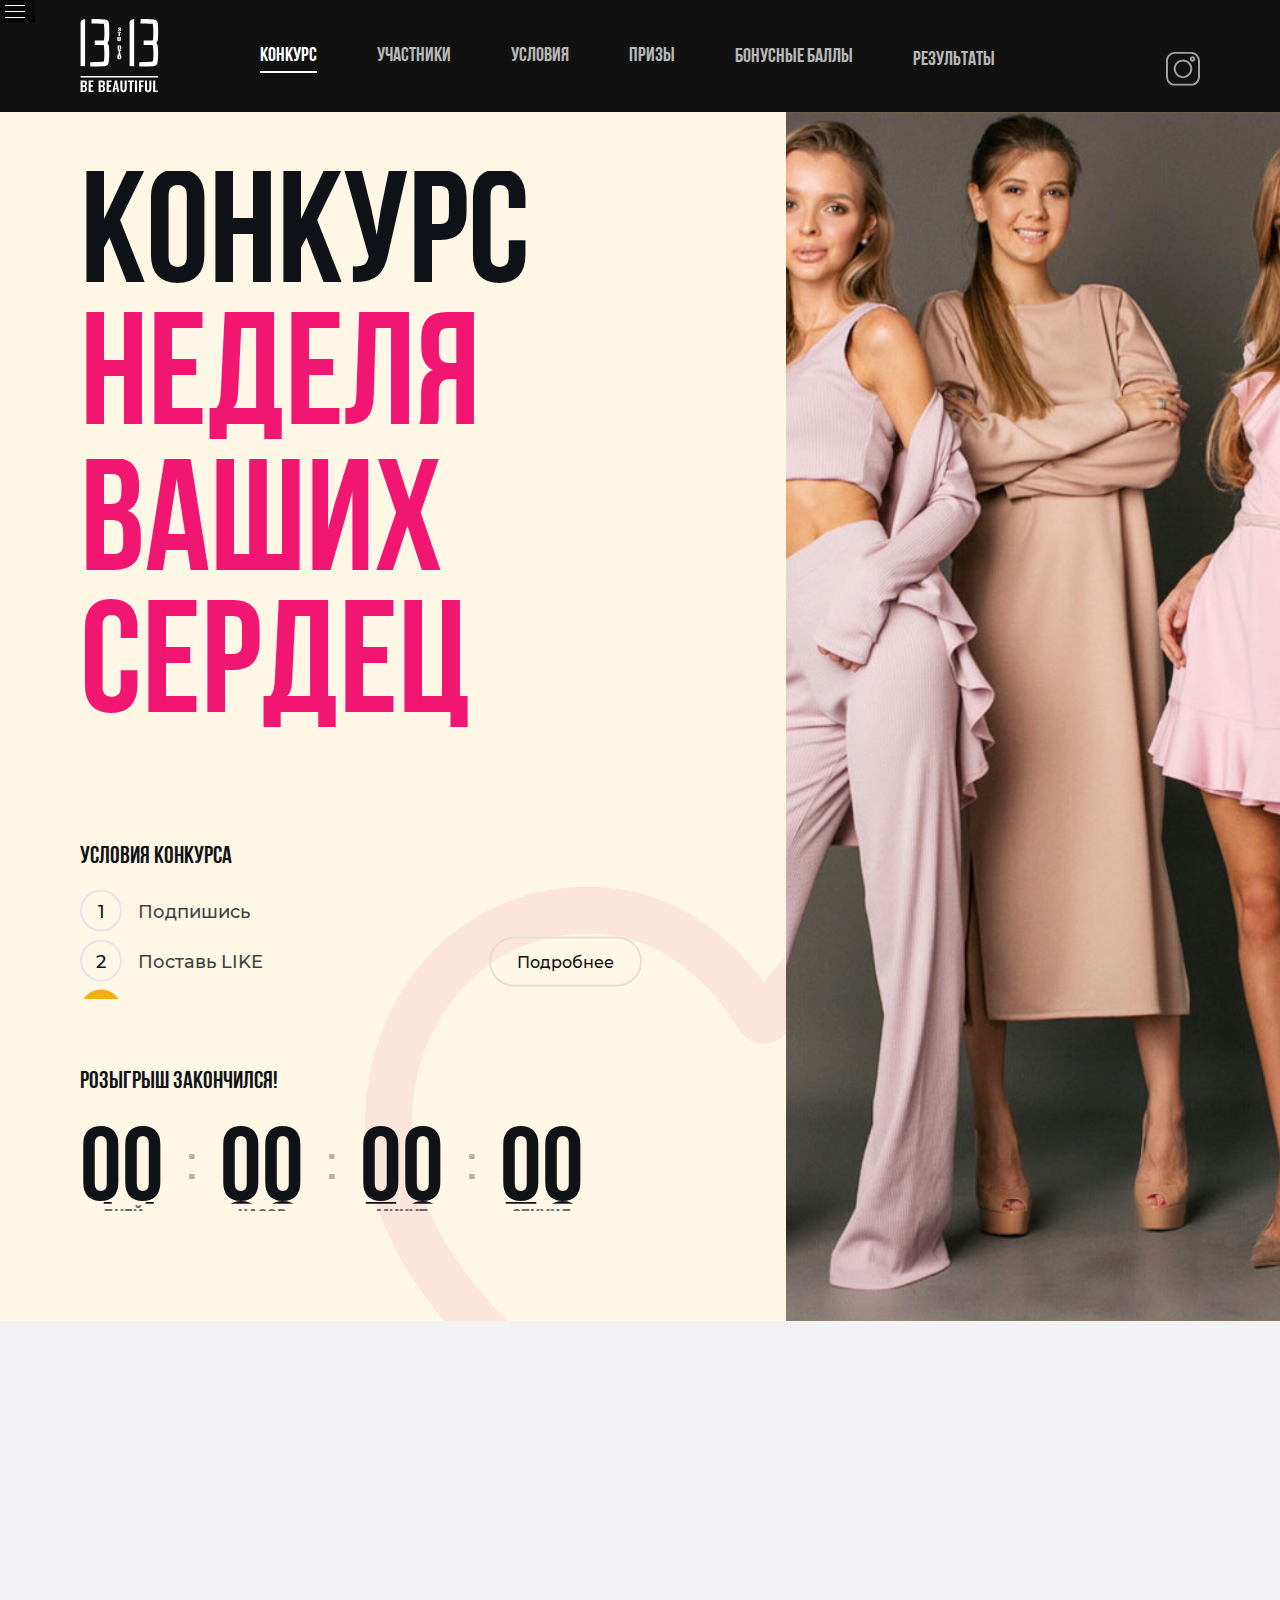
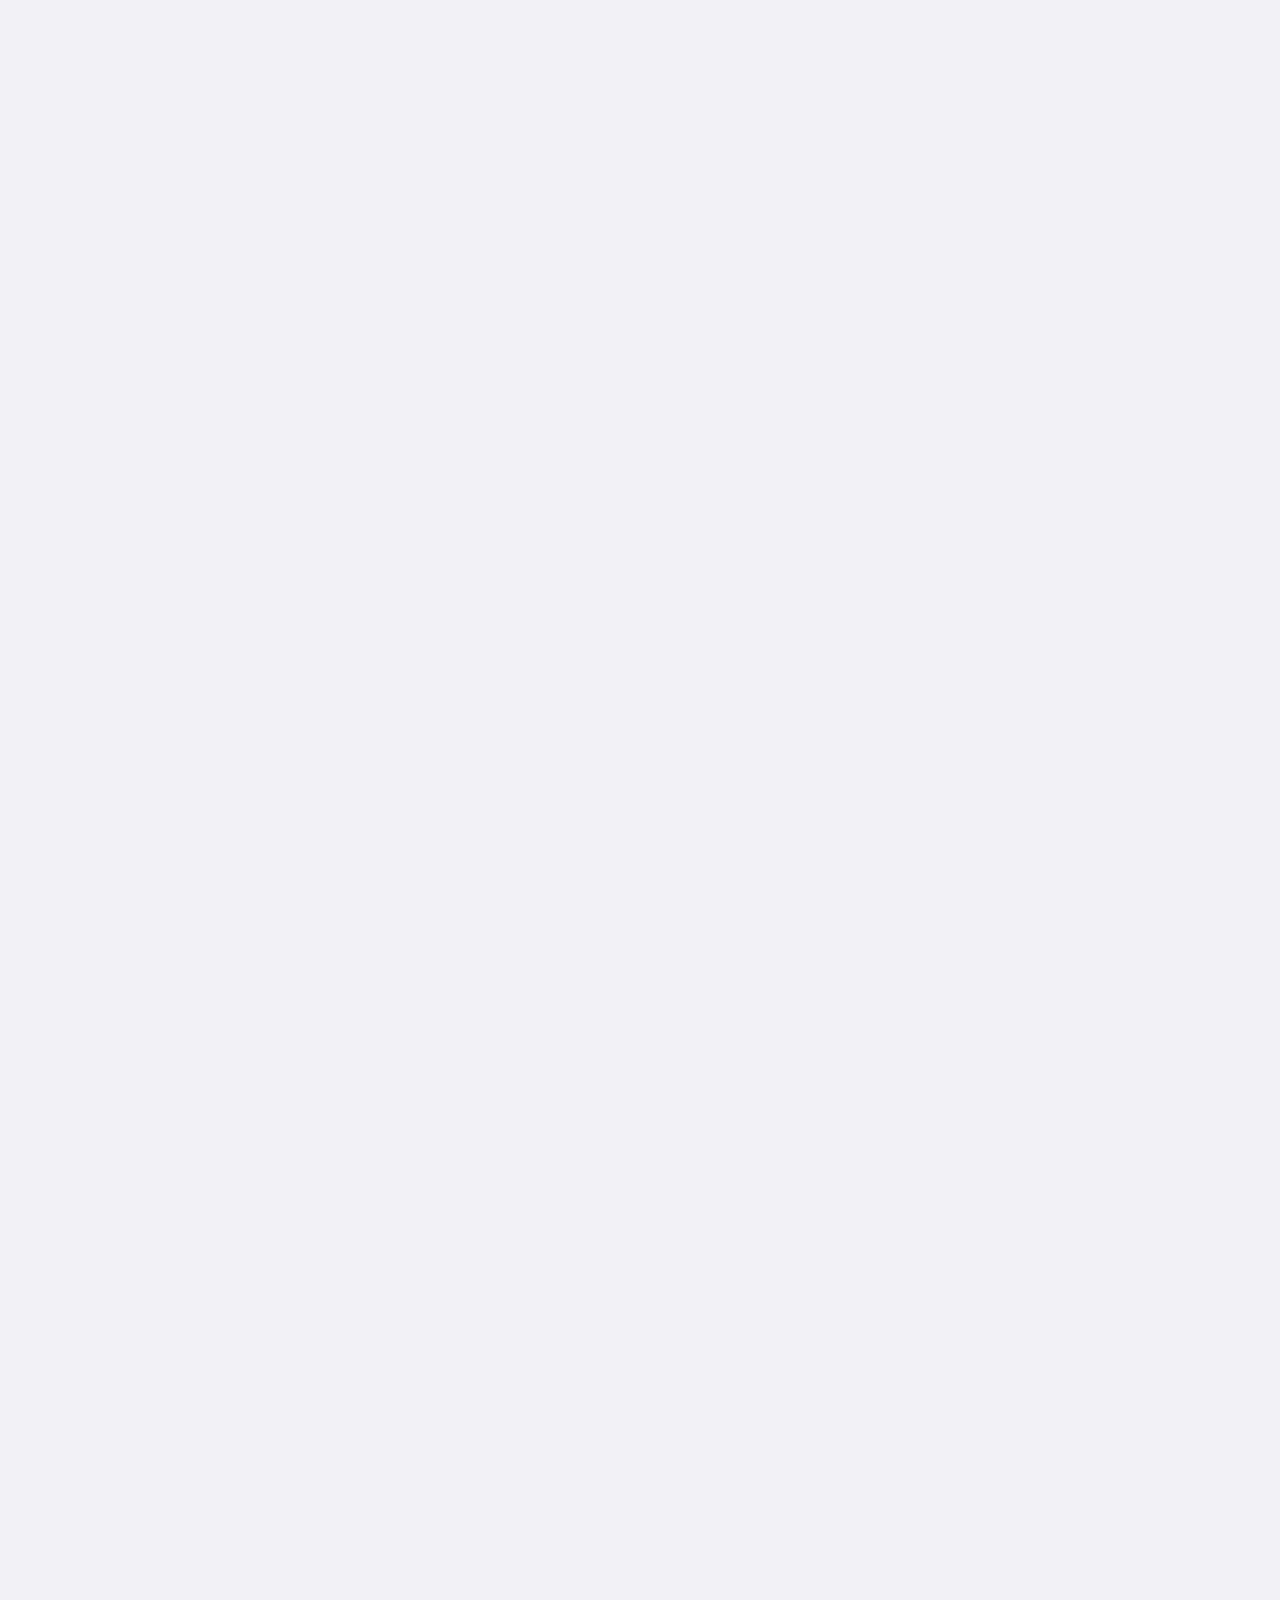
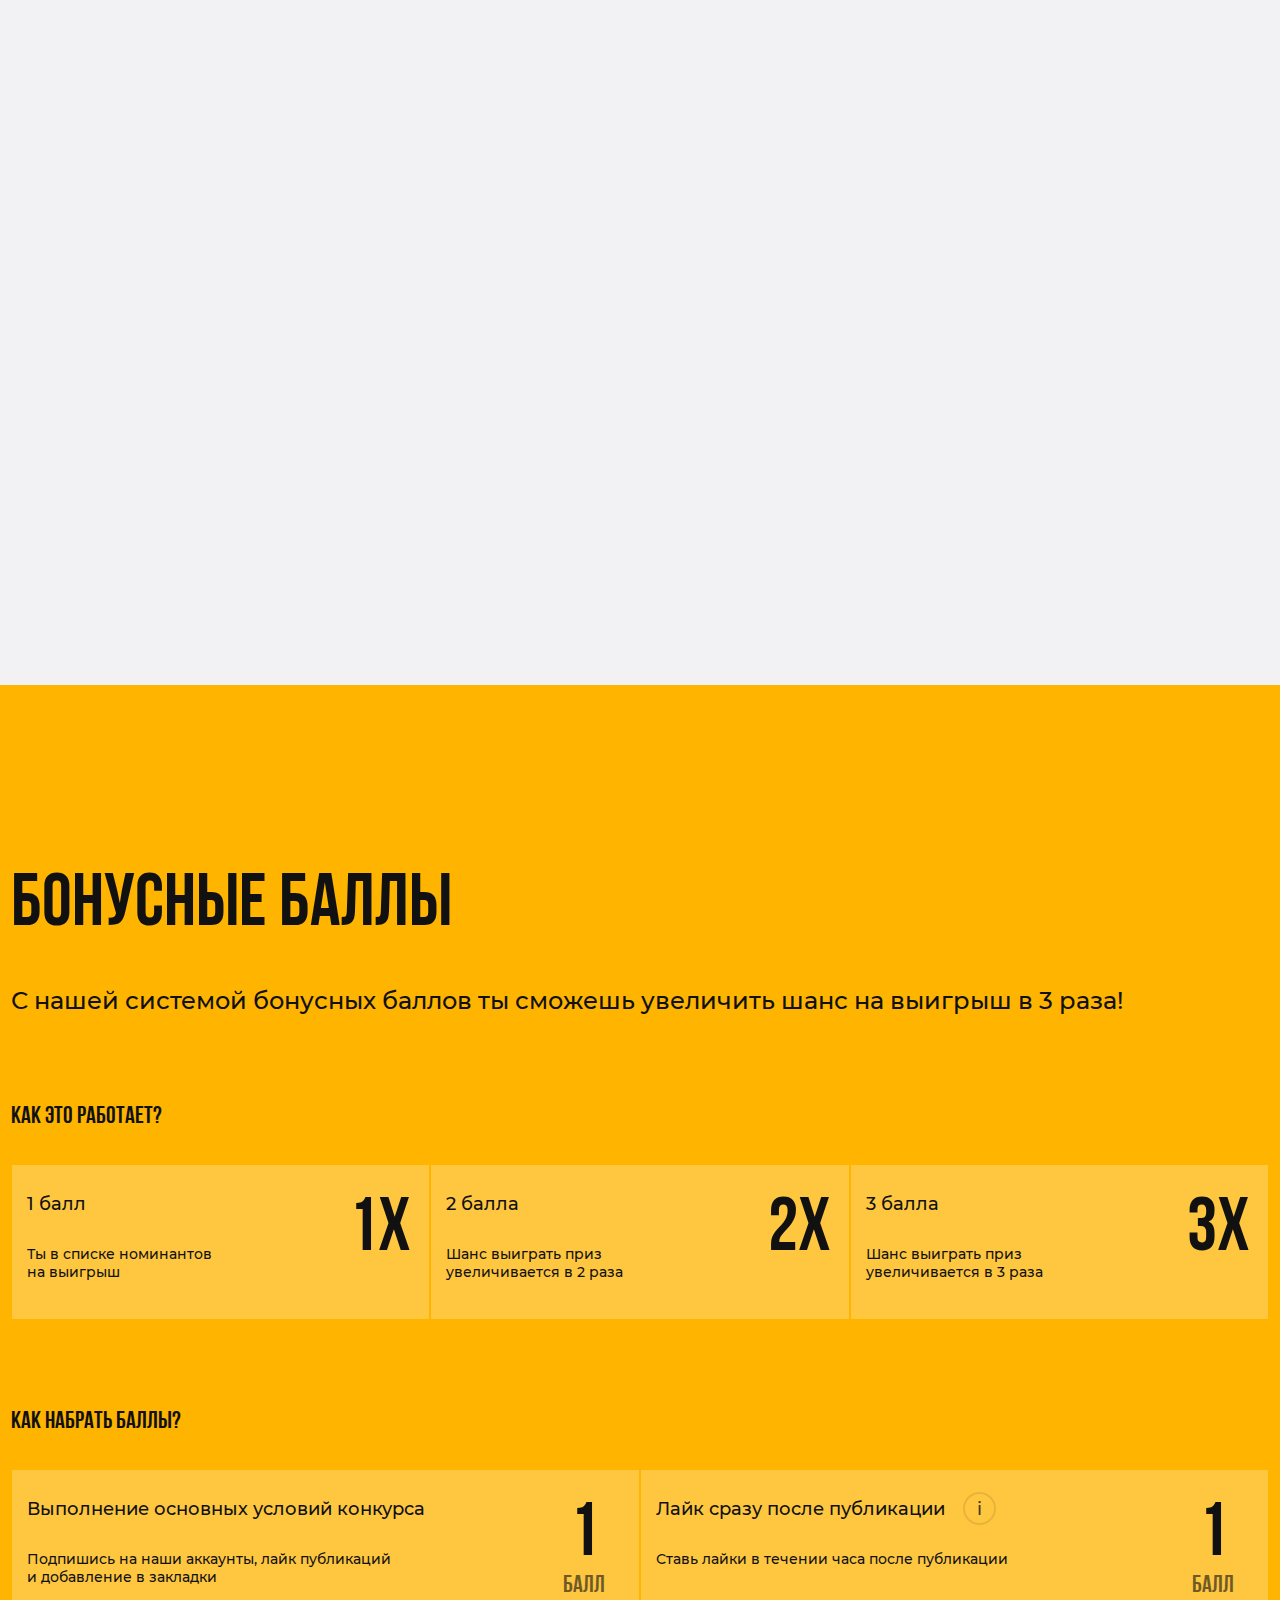
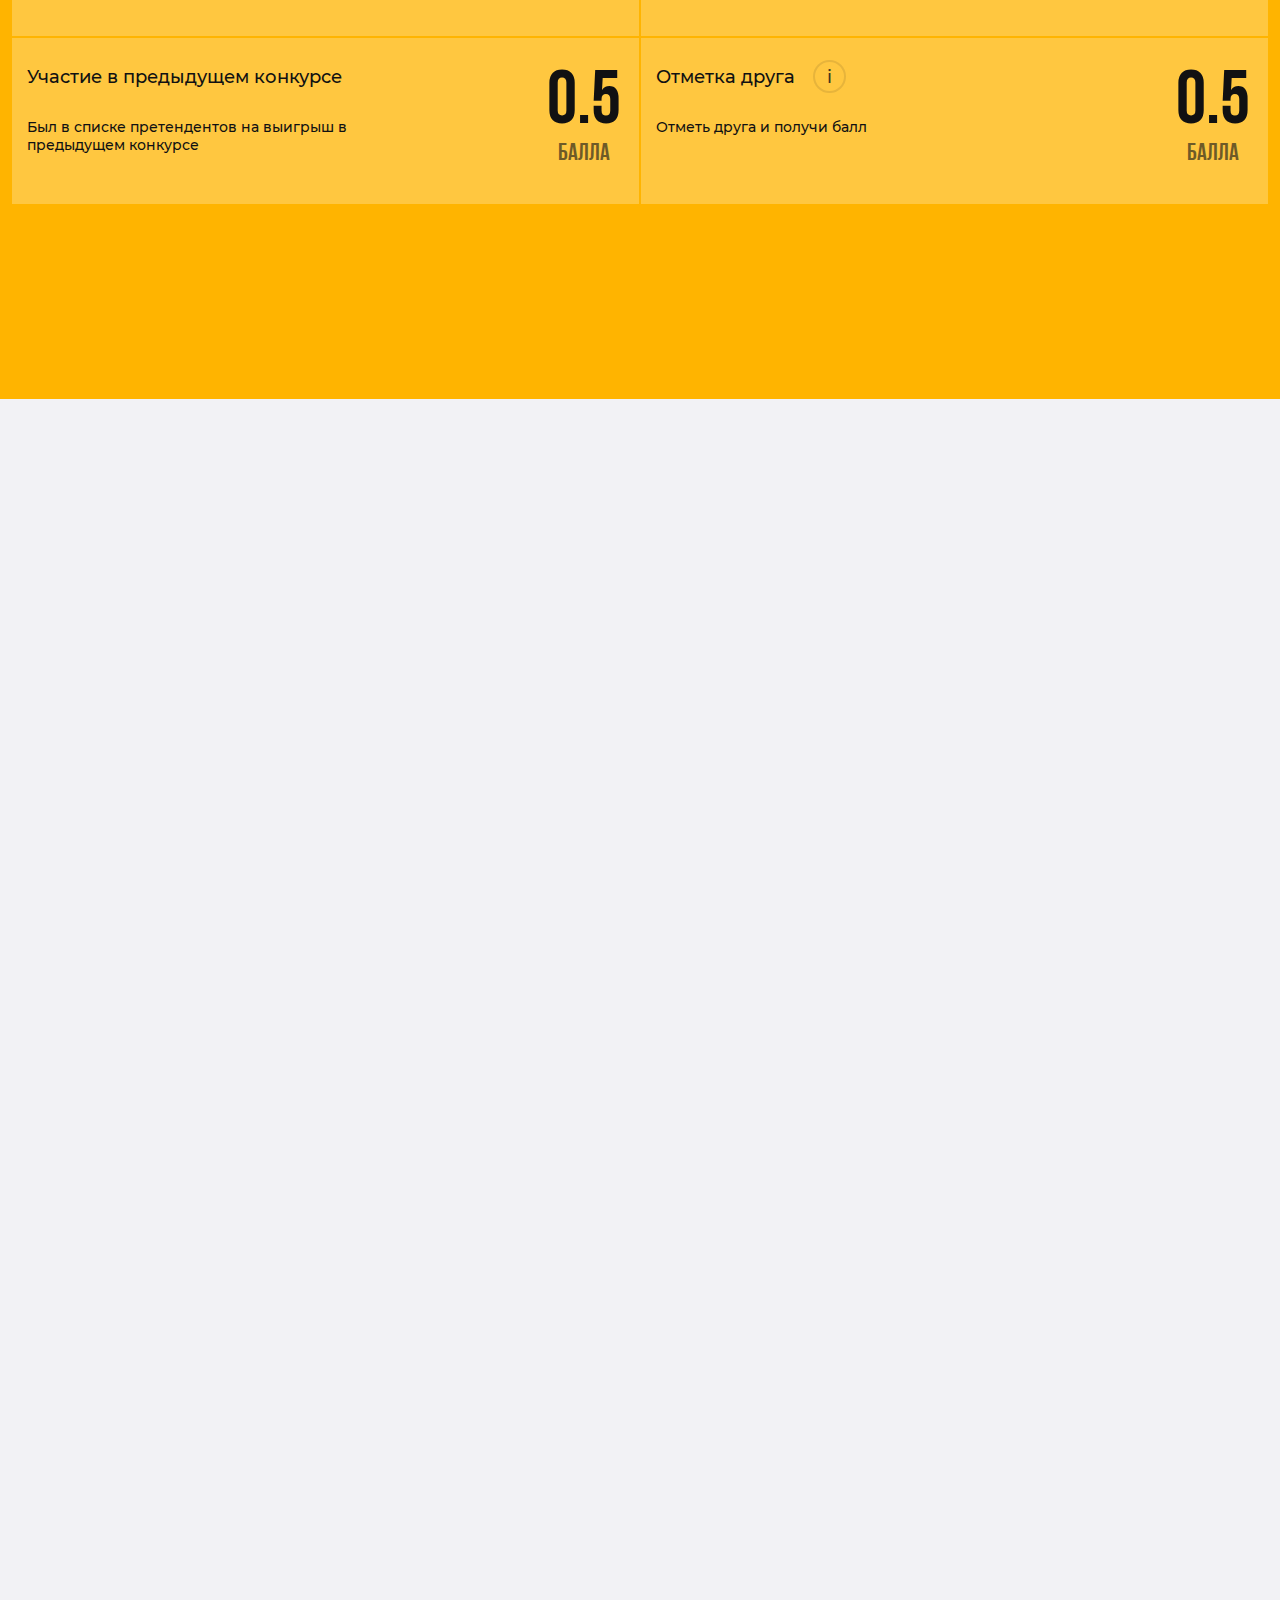
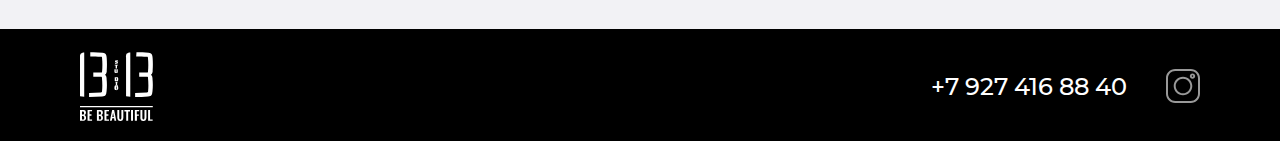
==== commit 5877b3c5: "admin page" ====
--- a/index.html
+++ b/index.html
@@ -5,7 +5,7 @@
 	<title>Index</title>
 	<link rel="stylesheet" href="assets/css/main.css">
 </head>
-<body>
+<body class="page-home">
 	<header id="header" class="header">
 		<img src="assets/images/heart-icon.svg" alt="" class="background-heart">
 		<div class="nav sticky">
--- a/assets/css/main.css
+++ b/assets/css/main.css
@@ -1 +1 @@
-body{margin:0;padding:0;font-family:BebasNeue;color:#0f1318;background-color:#f2f2f5}.clearfix:after{content:"";display:table;clear:both}.section{position:relative;overflow:hidden}.gray-section{background-color:#f2f2f5;color:#111112}.yellow-section{background-color:#ffb400;color:#111112;padding-bottom:194px}@media (max-width: 1147px){.yellow-section{padding-bottom:80px}}.padding-top{padding-top:184px}.container{width:1258px;margin:0 auto;min-width:850px}@media (max-width: 1258px){.container{width:100%}}.draw-container{width:824px}.h2{font-size:75px;margin:0}@media (max-width: 1258px){.h2{padding-left:30px}}.prize-section{padding-bottom:220px}@media (max-width: 1236px){.prize-section{padding-bottom:0px}}.h5{font-size:24px;margin:90px 0px 35px 0px}@media (max-width: 1258px){.h5{padding-left:30px}}.draw-content-container{margin-bottom:184px}@media (max-width: 1258px){.draw-content-container{padding-left:30px}}.h1-wrapper{overflow:hidden}.border{height:200vh;background-color:#111112;z-index:10}.border-left{float:left}.border-right{float:right}.slideUp{-webkit-animation-name:slideUp;animation-name:slideUp;-webkit-animation-duration:400ms;animation-duration:400ms;-webkit-animation-timing-function:linear;animation-timing-function:linear}.fadeIn{-webkit-animation-name:fadeIn;animation-name:fadeIn;-webkit-animation-duration:400ms;animation-duration:400ms;-webkit-animation-timing-function:ease-out;animation-timing-function:ease-out}@-webkit-keyframes slideUp{0%{-webkit-transform:translateY(100%);transform:translateY(100%)}100%{-webkit-transform:translateY(0%);transform:translateY(0%)}}@keyframes slideUp{0%{-webkit-transform:translateY(100%);transform:translateY(100%)}100%{-webkit-transform:translateY(0%);transform:translateY(0%)}}@-webkit-keyframes fadeIn{0%{opacity:0}100%{opacity:1}}@keyframes fadeIn{0%{opacity:0}100%{opacity:1}}@font-face{font-family:'BebasNeue';src:url(../fonts/BebasNeueBold.ttf)}@font-face{font-family:'MontserratRegular';src:url(../fonts/Montserrat-Regular.ttf)}@font-face{font-family:'Montserrat';src:url(../fonts/Montserrat-Medium.ttf)}@font-face{font-family:'Montserrat';src:url(../fonts/Montserrat-Bold.ttf);font-weight:bold}@font-face{font-family:'MontserratSemiBold';src:url(../fonts/Montserrat-SemiBold.ttf)}@font-face{font-family:'MontserratLight';src:url(../fonts/Montserrat-Light.ttf)}nav{min-width:590px}.nav{width:100%;height:112px;font-size:20px;position:relative;z-index:300;background-color:#111112;display:flex;overflow:hidden}.sticky{position:fixed;top:0}.navicon{margin:auto 0px;display:flex}.navicon-logo{width:80px;height:74px;padding-left:80px;margin:19px 100px 19px 0px}@media (max-width: 1147px){.navicon-logo{margin-right:64px}}@media (max-width: 1258px){.navicon-logo{padding-left:30px}}.navicon-inst{opacity:0.6;width:34px;height:34px;margin:39px 80px 39px auto}.navicon-inst:hover{opacity:1;cursor:pointer}.navmenu{display:block;list-style:none;margin:46px 0px 0px 0px;padding:0px}.navmenu li{display:block;float:left;margin:0px 60px 0px 0px;padding:0px}.navmenu li:last-child{margin-right:0px}.navmenu a{opacity:0.7;color:#fff;text-decoration:none;padding-bottom:5px}.navmenu a.active{opacity:1;border-bottom:2px solid #fff}.navmenu a:hover{opacity:1}@media (max-width: 1147px){.navmenu{margin:0px}.navmenu li{margin:45px 28px 0px 0px}}.navigation{height:112px;background-color:#111112;font-size:20px;display:flex;justify-content:space-between;align-items:center;position:absolute;width:100%}.navigation-item{opacity:0.6;transition-duration:0.4s}.navigation-item:hover{opacity:1}.navigation-item:first-child{margin-left:80px}.navigation-item:first-child .arrow-icon{margin-right:21px}@media (max-width: 1258px){.navigation-item:first-child{margin-left:30px}}.navigation-item:last-child{margin-right:80px}.navigation-item:last-child .arrow-icon{margin-left:21px}@media (max-width: 1258px){.navigation-item:last-child{margin-right:30px}}.arrow-item{display:flex;align-items:center;color:#fff;text-decoration:none}.arrow-icon{height:28px;width:16px}.x-icon{width:44px;height:44px}.header{position:relative;background-color:#fef7e5;text-transform:uppercase;display:flex;overflow:hidden}.header-col{margin-top:112px}.header-container{padding:0px 0px 110px 80px;position:relative;z-index:2;flex:1}@media (max-width: 1258px){.header-container{padding-left:30px}}@media (max-width: 1147px){.header-container{width:100%}}.header-col-img-wrap{flex:0.7;overflow:hidden}.header-col-img{background-image:url("../images/1st-screen-photo.jpg");background-repeat:no-repeat;background-position:top, center;background-size:cover;z-index:1;height:100%}.header-col-img:hover{height:200%;background-position:left, center}@media (max-width: 1575px){.header-col-img:hover{height:140%}}@media (max-width: 1147px){.header-col-img:hover{height:110%}}.background-heart{opacity:0.07;position:absolute;bottom:-320px;right:70px;width:892px;height:798px}.h1{font-size:160px;margin:59px 0 24px 0;line-height:142px;display:inline-block;color:#f01672}.not-pink{color:#0f1318}.h4{font-size:24px;margin-top:40px}.condition-list{text-transform:none;font-family:Montserrat;font-size:18px;margin:auto 0px auto 16px}.condition-list *{display:inline-block}@media (max-width: 1575px){.condition-list{display:flex;flex-direction:column}}.condition-item{position:relative}@media (max-width: 1575px){.condition-item:first-child{margin-top:0px}}@media (max-width: 1575px){.condition-item{margin-top:28px}}.condition-item-number{margin-right:27px}@media (max-width: 1575px){.condition-item-number{margin-right:27px;width:10px;text-align:center}}.condition-item-label{margin-right:45px;opacity:0.8}@media (max-width: 1575px){.condition-item-label{margin-right:38px;font-size:18px}}.win-label{margin-right:0px}.circle{top:-11px;left:-16px;position:absolute;width:38px;height:38px;border:solid 2px #e6e6e6;border-radius:50%}.circle-win{border:solid 2px #f2af0d;background-color:#f2af0d;justify-content:center;margin:auto}.main-win-icon{border:none;fill:#fff;display:block;position:absolute;top:11px;left:10px;width:18px;height:18px}.conditions,.timer-block,.h2-container{overflow:hidden}.conditions-ctn{display:flex}.timer{margin-top:30px}.timer-element{display:inline-block}.timer-number{font-size:105px;display:block;margin-bottom:-30px;margin-top:-18px}@media (max-device-width: 1750px){.timer-number{margin-top:-5px}}.string{display:inline-block}.string-wrapper{display:inline-block;overflow:hidden;padding-bottom:4px}.number-wrapper{overflow:hidden;display:inline-block;height:78px}.timer-text{text-align:center;display:block;opacity:0.6;font-size:24px}.timer-separator{opacity:0.3;font-size:52px;margin:0;padding:0px 50px;vertical-align:90%}@media (max-width: 1575px){.timer-separator{padding:0px 21px}}@media (max-width: 920px){.timer-separator{padding:0px 11px}}@media (max-width: 1575px){.main-items-animation{padding-bottom:10px}}.header_1{color:#0f1318;min-height:940px;background-color:#fff;font-family:Montserrat;display:flex;position:relative;overflow:hidden}.h1_1{margin:77px 0 0 -4px;font-size:80px;text-transform:uppercase;font-weight:bold;line-height:80px}.header-container_1{flex:1;padding:0 0 100px 80px}@media (max-width: 1258px){.header-container_1{padding:0 0 130px 30px}}.header-col-img-wrap_1{flex:0.7}.h4_1{font-size:24px;font-weight:normal;margin:0;margin-top:61px}.condition-item_1{position:relative;margin-top:45px}.condition-item_1 .circle{left:0px}.condition-item_1:last-child .condition-item-label_1{margin-top:-8px}.condition-item-number_1{width:42px;text-align:center;vertical-align:top;font-size:24px;font-family:MontserratRegular;color:#b1b3b5;margin:-6px 11px 0 0}.condition-item-label_1{font-size:18px;color:#6a717a;max-width:500px}.condition-item-label_1 a{color:#0f1318}.condition-item-text_1{display:flex}.condition-item-text_1 *{display:inline-block}.timer_1{margin-top:16px}.timer-element_1{display:inline-block}.number-wrapper_1{display:block;text-align:center}.timer-number_1{display:block;font-size:48px;font-family:MontserratRegular;min-width:65px}.timer-text_1{font-family:Montserrat;color:#6a717a;font-size:14px;display:block;text-align:center;text-transform:uppercase}.timer-separator_1{color:#b1b3b5;font-family:MontserratRegular;margin:0 5px;vertical-align:35px}.black-line_1{background-color:#0f1318;height:100px;width:100%;position:absolute;bottom:0;color:#fff;display:flex;align-items:center;font-size:24px;padding-left:80px}@media (max-width: 1258px){.black-line_1{padding-left:30px}}.header-col-img_1{background-image:url("../images/1st-screen-photo_1.jpg");background-repeat:no-repeat;background-position:top, center;background-size:cover;z-index:1;height:100%}.header-col-img_1:hover{height:200%;background-position:left, center}@media (max-width: 1575px){.header-col-img_1:hover{height:140%}}@media (max-width: 1147px){.header-col-img_1:hover{height:110%}}.black-line_2{height:263px;display:flex;position:absolute;bottom:0;width:100%;color:#fff}.black-line-item_2{padding:79px 0 0 79px}.black-line-text_2{flex:0.479;background-color:#0f1318;color:#fff;font-size:24px}.black-line-timer_2{flex:1.2;background-color:#0b0f13}.h4_2{font-size:24px;margin:0;font-weight:normal}.timer-text_2{font-family:Montserrat;color:#3e454f;font-size:14px;display:block;text-align:center;text-transform:uppercase}.timer-separator_2{font-size:24px;color:#3e454f;font-family:MontserratRegular;margin:0 5px;vertical-align:35px}.inst-icon{position:absolute;top:40px;right:80px;z-index:2;opacity:0.6;transition-duration:0.4s;width:34px;height:34px}.inst-icon:hover{opacity:1;cursor:pointer}.footer{height:112px;position:relative;background-color:#000;padding-left:80px}@media (max-width: 1258px){.footer{padding-left:30px}}.logo-footer{height:80px;width:74px;margin-top:18px}.number{position:absolute;top:43px;right:153px}.number a{font-size:24px;color:#fff;font-family:Montserrat;text-decoration:none}.btn{font-size:16px;color:#111112;padding:14px 26px;border:solid 2px #e6e0cf;border-radius:40px;text-decoration:none;-webkit-user-select:none;-moz-user-select:none;-ms-user-select:none;user-select:none;transition-duration:0.4s;white-space:nowrap;font-family:Montserrat;text-transform:none}.btn:hover{color:#fff;background-color:#000;border:solid 2px #000}.main-btn{height:18px;margin:auto}.members-filters-btn{float:right;margin-top:-27px;margin-left:-3px}@media (max-width: 1258px){.members-filters-btn{margin-right:80px}}@media (max-width: 1147px){.members-filters-btn{margin:-8px 78px 0px 0px}}.prize-item-btn{margin-top:38px}.prize-item-btn a{font-size:14px;padding:8px 16px}.filters{display:flex;font-family:Montserrat}.filter-groop{width:285px;font-size:18px}.custom-select{position:relative;font-family:Montserrat;-webkit-user-select:none;-moz-user-select:none;-ms-user-select:none;user-select:none}.custom-select select{display:none}.select-selected{background-color:#fbfbfb;border:2px solid #dbdbde}.select-selected:after{position:absolute;content:"";top:22px;right:17px;width:0;height:0;border:6px solid transparent;border-color:#111112 transparent transparent transparent}.select-selected.select-arrow-active:after{border-color:transparent transparent #111112 transparent;top:15px}.select-items div,.select-selected{color:#111112;padding:11px 16px}.select-items{position:absolute;background-color:#fff;top:100%;left:0;right:0;z-index:99;cursor:pointer;border:2px solid transparent;border-color:transparent #dbdbde #dbdbde #dbdbde;border-top:none}.select-hide{display:none}.select-items div:hover,.same-as-selected{background-color:#fbfbfb}.filter-groop{margin:100px 40px 0px 0px}.filter-label{margin-bottom:18px}.tooltip{position:relative;display:inline-block;-webkit-user-select:none;-moz-user-select:none;-ms-user-select:none;user-select:none}.tooltip .tooltiptext{visibility:hidden;width:120px;background-color:black;color:#fff;text-align:center;padding:5px 0px 6px 0px;position:absolute;z-index:1}.tooltip:hover .tooltiptext{visibility:visible}.tooltip .tooltiptext{top:-55px;left:-75%}.tooltip-text{display:block}.tooltip-text-second{color:#a9a9b4}.tooltip .tooltiptext::after{content:" ";position:absolute;top:100%;left:50%;margin-left:-5px;border-width:5px;border-style:solid;border-color:black transparent transparent transparent}.tabs-caption-wrap{display:block;font-family:Montserrat}@media (max-width: 1258px){.tabs-caption-wrap{padding-left:30px}}.tabs__caption{padding:0;margin:0;display:block}.tabs__caption li{float:left;display:block;margin-right:60px;opacity:0.4;font-size:24px;color:#111112;cursor:pointer;-webkit-user-select:none;-moz-user-select:none;-ms-user-select:none;user-select:none}.tabs__caption li.active-tab{opacity:1}@media (max-width: 1147px){.tabs__caption li{margin-top:10px;margin-right:30px;font-size:20px}}.tabs__content{display:none}.tabs__content.active-tab{display:block}.members-filters{margin-top:83px}.members-grid-header{display:flex;background-color:#eaeaeb;font-family:MontserratSemiBold;opacity:0.6;text-transform:uppercase;padding:24px 0px 18px 40px;margin:35px 0px 10px 0px;font-size:14px}.members-grid-items{font-family:Montserrat}.members-grid-item{display:flex;background-color:#fbfbfb;height:90px;margin-bottom:2px;transition-duration:0.2s;padding-left:36px}.members-grid-item:hover{background-color:#fff;border-left:2px solid #000;box-shadow:0 0px 40px -15px #000;position:relative}.user{margin-top:19px}.user-avatar{vertical-align:middle;border-radius:50%;width:50px;height:50px;margin-right:20px}.user-login{margin-top:17px}.likes{font-size:14px;margin:auto 0px auto 3px}.likes-big{font-size:18px}.likes-green{color:#c3dcba}.likes-green>span{color:#51bd2c}.likes-red{color:#f5bdbb}.likes-red>span{color:#e52f2a}.bonus-block{font-size:18px;display:inline-flex;margin:auto 0}.svg-cc{stroke-width:2px;position:absolute}.bonus{margin-left:25px;position:relative;width:26.219px;text-align:center;color:#dadada}.svg-cc{stroke-width:2px;position:absolute}.bonus-circle{top:-11px;left:-26px;position:absolute;width:38px;height:38px;border-radius:50%}.user-icon{width:20px;height:18px;margin:16px 0px 0px 9px}.rectangle{width:38px;height:48px;border:2px solid #ebebeb;margin:auto 0px auto 9px}.rating-number{margin:auto 35px auto auto;width:59px;text-align:right}.rating{font-family:MontserratLight;font-size:42px;color:#dadada}.rating-top{color:#111112}.members-show-more{background-color:#fbfbfb;height:60px;display:flex}.members-show-more-text{margin:auto;font-family:Montserrat;font-size:16px;color:#111112}.col{display:flex}.members-col1{flex-basis:54%}@media (max-width: 920px){.members-col1{flex:2}}.members-col2{flex-basis:8.59%}@media (max-width: 920px){.members-col2{flex:1}}.members-col3{flex-basis:17%}@media (max-width: 920px){.members-col3{flex:1.5}}.members-col4{flex-basis:11%}@media (max-width: 920px){.members-col4{flex:1}}.members-col5{flex-basis:8.75%}@media (max-width: 920px){.members-col5{flex:1}}.bonus:first-child{margin-left:10px}.conditions-block,.draw-items{font-family:Montserrat}.conditions-items{display:flex}@media (max-width: 1147px){.conditions-items{flex-direction:column;padding:0px 30px}}.conditions-item{flex:1;background-color:#fbfbfb;padding:28px 37px 35px 14px;margin-right:2px}.conditions-item-last{margin-right:0px}.conditions-text{font-size:24px;margin:60px 0px 95px 0px}@media (max-width: 1258px){.conditions-text{padding-left:30px}}.conditions-item-text{font-size:13.7px;margin:0;color:#5e5e5f}.conditions-item-text a{color:#111112}.conditions-heading{font-size:18px;margin-bottom:24px}.prize-items{display:flex;font-family:Montserrat;margin-top:95px;flex-wrap:wrap}.prize-items:last-child{margin-right:0px}.prize-item{height:347px;flex:1;text-align:center;background-color:#fbfbfb;margin:2px;padding:30px 0px 0px 0px;min-width:240px;transition-duration:0.4s}.prize-item:hover{background-color:#fff;box-shadow:0px 0px 30px -15px #000;position:relative}@media (max-width: 1236px){.prize-item:last-child{height:310px}}@media (max-width: 993px){.prize-item:last-child{height:347px}}.prize-item-heading{margin-top:25px;font-size:18px}.prize-item-text{margin-top:12px;font-size:14px;color:#5e5e5f}.how-works-items{display:flex}.how-works-items:last-child{margin-right:0px}@media (max-width: 1147px){.how-works-items{flex-direction:column;padding:0px 30px}}.how-works-item{flex:1;background-color:#ffc740;padding:28px 18px 38px 15px;margin:1px}.bonus-score-text{font-family:Montserrat;font-size:24px;margin:42px 0px 0px 0px}@media (max-width: 1258px){.bonus-score-text{padding-left:30px}}.how-works-content{font-family:Montserrat;display:inline-block}.how-works-heading{font-size:18px;margin-bottom:30px}.how-works-text{width:190px;font-size:14px}.how-works-scale{font-size:76px;display:inline;float:right}.how-works-text-l{width:365px;font-size:14px}.number-label{font-size:24px;opacity:0.6;color:#0f1318}.how-choose-block-same{width:74.33px;text-align:center}.how-works-item-l{transition-duration:0.2s}.how-works-item-l:hover{background-color:#ffe9b3}.i-icon{margin-left:13px;padding:3.5px 12px;border:solid 2px rgba(15,19,24,0.1);border-radius:50%}.i-icon:before{content:'i';color:#0f1318;opacity:0.8;font-size:18px}.tooltip-i .tooltiptext-i{top:-81px;left:-246px;width:485px;text-align:left;padding:14px 51px 17px 14px}.tooltiptext-i{font-size:14px}.draw-items{margin-top:40px}.draw-item{background-color:#fbfbfb;width:100%;height:185px;margin-bottom:2px;transition-duration:0.4s}.draw-item:hover{background-color:#fff;box-shadow:0px 0px 30px -15px #000;position:relative}.draw-image{float:left;margin-right:19px}.draw-btn{float:right;margin:-55px 38px 0px 0px}.draw-image-members{border-radius:50%;width:22px;height:22px}.draw-info-heading{padding:28px 0px 19px 0px;font-size:18px}.draw-info-plate{font-size:14px}.gray-text{color:#5e5e5f}.draw-info-date{margin-bottom:14px}.draw-info-quantity{margin-bottom:6px}.member-h5{font-size:24px;font-family:Montserrat;color:#111112;margin:0;font-weight:normal}@media (max-width: 1258px){.member-h5{padding-left:30px}}.info-winners-container{color:#111112;padding-top:112px}.winners-items-tab{padding-bottom:99px}.user-items-tab{padding-bottom:14px}.draw-information{padding:80px 0 0 0;display:flex}@media (max-width: 1258px){.draw-information{padding-left:30px}}.draw-information-image-container{width:284px;height:355px;overflow:hidden}.draw-information-text-container{padding-left:40px}.draw-information-image{width:100%}.draw-information-h1{margin:0;font-size:76px;margin-top:-14px;line-height:108px}.draw-information-items{display:flex;padding-top:35px}.draw-information-item{margin-right:60px;overflow:hidden}.draw-information-item:last-child{margin-right:0px}.draw-information-item-label{font-size:18px;font-family:Montserrat}.draw-information-item-value{font-size:24px;margin-top:12px}.tabs-padding{padding-top:54px}.winners-items{display:flex;flex-wrap:wrap;padding-top:35px}@media (max-width: 1258px){.winners-items{padding-left:30px}}.winners-items .winners-item{flex-basis:249px;margin:1px}.user-items{display:flex;flex-wrap:wrap;justify-content:space-between;padding-top:35px}.user-items .user-item{flex-basis:209px;margin-bottom:85px}@media (max-width: 1258px){.user-items{justify-content:center}}.place-container{padding-left:17px;height:78px;background-color:#fff;font-size:24px;color:#cac5bc;display:flex;align-items:center}.place-1st{color:#e8c400}.place-2nd{color:#efc87e}.place-3rd{color:#d2bb8e}.place-4th{color:#d1c6b1}.winner-container{height:254px;background-color:#fbfbfb;text-align:center;font-family:Montserrat;padding-top:29px}.user-image{width:140px;height:140px;border-radius:50%;overflow:hidden;display:inline-block}.user-image img{max-width:140px}.winner-login{font-size:18px;margin-top:23px}.winner-prize{font-size:13px;opacity:0.8;margin-top:11px}.all-user-login{font-size:18px;margin-top:13px;font-family:Montserrat;display:inline-flex}.user-item{text-align:center}.winners-h1{margin-top:-14px}
+body{margin:0;padding:0;font-family:BebasNeue;color:#0f1318;background-color:#f2f2f5}.clearfix:after{content:"";display:table;clear:both}.section{position:relative;overflow:hidden}.gray-section{background-color:#f2f2f5;color:#111112}.yellow-section{background-color:#ffb400;color:#111112;padding-bottom:194px}@media (max-width: 1147px){.yellow-section{padding-bottom:80px}}.padding-top{padding-top:184px}.container{width:1258px;margin:0 auto;min-width:850px}@media (max-width: 1258px){.container{width:100%}}.draw-container{width:824px}.h2{font-size:75px;margin:0}@media (max-width: 1258px){.h2{padding-left:30px}}.prize-section{padding-bottom:220px}@media (max-width: 1236px){.prize-section{padding-bottom:0px}}.h5{font-size:24px;margin:90px 0px 35px 0px}@media (max-width: 1258px){.h5{padding-left:30px}}.draw-content-container{margin-bottom:184px}@media (max-width: 1258px){.draw-content-container{padding-left:30px}}.h1-wrapper{overflow:hidden}.border{height:200vh;background-color:#111112;z-index:10}.border-left{float:left}.border-right{float:right}.slideUp{-webkit-animation-name:slideUp;animation-name:slideUp;-webkit-animation-duration:400ms;animation-duration:400ms;-webkit-animation-timing-function:linear;animation-timing-function:linear}.fadeIn{-webkit-animation-name:fadeIn;animation-name:fadeIn;-webkit-animation-duration:400ms;animation-duration:400ms;-webkit-animation-timing-function:ease-out;animation-timing-function:ease-out}@-webkit-keyframes slideUp{0%{-webkit-transform:translateY(100%);transform:translateY(100%)}100%{-webkit-transform:translateY(0%);transform:translateY(0%)}}@keyframes slideUp{0%{-webkit-transform:translateY(100%);transform:translateY(100%)}100%{-webkit-transform:translateY(0%);transform:translateY(0%)}}@-webkit-keyframes fadeIn{0%{opacity:0}100%{opacity:1}}@keyframes fadeIn{0%{opacity:0}100%{opacity:1}}@font-face{font-family:'BebasNeue';src:url(../fonts/BebasNeueBold.ttf)}@font-face{font-family:'MontserratRegular';src:url(../fonts/Montserrat-Regular.ttf)}@font-face{font-family:'Montserrat';src:url(../fonts/Montserrat-Medium.ttf)}@font-face{font-family:'Montserrat';src:url(../fonts/Montserrat-Bold.ttf);font-weight:bold}@font-face{font-family:'MontserratSemiBold';src:url(../fonts/Montserrat-SemiBold.ttf)}@font-face{font-family:'MontserratLight';src:url(../fonts/Montserrat-Light.ttf)}@font-face{font-family:'MontserratExtraLight';src:url(../fonts/Montserrat-ExtraLight.ttf)}@font-face{font-family:'RobotoCondensed';src:url(../fonts/RobotoCondensed-Regular.ttf);font-weight:normal}@font-face{font-family:'RobotoCondensed';src:url(../fonts/RobotoCondensed-Bold.ttf);font-weight:bold}nav{min-width:590px}.nav{width:100%;height:112px;font-size:20px;position:relative;z-index:300;background-color:#111112;display:flex;overflow:hidden}.sticky{position:fixed;top:0}.navicon{margin:auto 0px;display:flex}.navicon-logo{width:80px;height:74px;padding-left:80px;margin:19px 100px 19px 0px}@media (max-width: 1147px){.navicon-logo{margin-right:64px}}@media (max-width: 1258px){.navicon-logo{padding-left:30px}}.navicon-inst{opacity:0.6;width:34px;height:34px;margin:39px 80px 39px auto}.navicon-inst:hover{opacity:1;cursor:pointer}.navmenu{display:block;list-style:none;margin:46px 0px 0px 0px;padding:0px}.navmenu li{display:block;float:left;margin:0px 60px 0px 0px;padding:0px}.navmenu li:last-child{margin-right:0px}.navmenu a{opacity:0.7;color:#fff;text-decoration:none;padding-bottom:5px}.navmenu a.active{opacity:1;border-bottom:2px solid #fff}.navmenu a:hover{opacity:1}@media (max-width: 1147px){.navmenu{margin:0px}.navmenu li{margin:45px 28px 0px 0px}}.navigation{height:112px;background-color:#111112;font-size:20px;display:flex;justify-content:space-between;align-items:center;position:absolute;width:100%}.navigation-item{opacity:0.6;transition-duration:0.4s}.navigation-item:hover{opacity:1}.navigation-item:first-child{margin-left:80px}.navigation-item:first-child .arrow-icon{margin-right:21px}@media (max-width: 1258px){.navigation-item:first-child{margin-left:30px}}.navigation-item:last-child{margin-right:80px}.navigation-item:last-child .arrow-icon{margin-left:21px}@media (max-width: 1258px){.navigation-item:last-child{margin-right:30px}}.arrow-item{display:flex;align-items:center;color:#fff;text-decoration:none}.arrow-icon{height:28px;width:16px}.x-icon{width:44px;height:44px}.header{position:relative;background-color:#fef7e5;text-transform:uppercase;display:flex;overflow:hidden}.header-col{margin-top:112px}.header-container{padding:0px 0px 110px 80px;position:relative;z-index:2;flex:1}@media (max-width: 1258px){.header-container{padding-left:30px}}@media (max-width: 1147px){.header-container{width:100%}}.header-col-img-wrap{flex:0.7;overflow:hidden}.header-col-img{background-image:url("../images/1st-screen-photo.jpg");background-repeat:no-repeat;background-position:top, center;background-size:cover;z-index:1;height:100%}.header-col-img:hover{height:200%;background-position:left, center}@media (max-width: 1575px){.header-col-img:hover{height:140%}}@media (max-width: 1147px){.header-col-img:hover{height:110%}}.background-heart{opacity:0.07;position:absolute;bottom:-320px;right:70px;width:892px;height:798px}.h1{font-size:160px;margin:59px 0 24px 0;line-height:142px;display:inline-block;color:#f01672}.not-pink{color:#0f1318}.h4{font-size:24px;margin-top:40px}.condition-list{text-transform:none;font-family:Montserrat;font-size:18px;margin:auto 0px auto 16px}.condition-list *{display:inline-block}@media (max-width: 1575px){.condition-list{display:flex;flex-direction:column}}.condition-item{position:relative}@media (max-width: 1575px){.condition-item:first-child{margin-top:0px}}@media (max-width: 1575px){.condition-item{margin-top:28px}}.condition-item-number{margin-right:27px}@media (max-width: 1575px){.condition-item-number{margin-right:27px;width:10px;text-align:center}}.condition-item-label{margin-right:45px;opacity:0.8}@media (max-width: 1575px){.condition-item-label{margin-right:38px;font-size:18px}}.win-label{margin-right:0px}.circle{top:-11px;left:-16px;position:absolute;width:38px;height:38px;border:solid 2px #e6e6e6;border-radius:50%}.circle-win{border:solid 2px #f2af0d;background-color:#f2af0d;justify-content:center;margin:auto}.main-win-icon{border:none;fill:#fff;display:block;position:absolute;top:11px;left:10px;width:18px;height:18px}.conditions,.timer-block,.h2-container{overflow:hidden}.conditions-ctn{display:flex}.timer{margin-top:30px}.timer-element{display:inline-block}.timer-number{font-size:105px;display:block;margin-bottom:-30px;margin-top:-18px}@media (max-device-width: 1750px){.timer-number{margin-top:-5px}}.string{display:inline-block}.string-wrapper{display:block;overflow:hidden;padding-bottom:4px}.number-wrapper{overflow:hidden;display:inline-block;height:78px}.timer-text{text-align:center;display:block;opacity:0.6;font-size:24px}.timer-separator{opacity:0.3;font-size:52px;margin:0;padding:0px 50px;vertical-align:90%}@media (max-width: 1575px){.timer-separator{padding:0px 21px}}@media (max-width: 920px){.timer-separator{padding:0px 11px}}@media (max-width: 1575px){.main-items-animation{padding-bottom:10px}}.header_1{color:#0f1318;min-height:940px;background-color:#fff;font-family:Montserrat;display:flex;position:relative;overflow:hidden}.h1_1{margin:77px 0 0 0;font-size:80px;text-transform:uppercase;font-weight:bold;line-height:80px}.header-container_1{flex:1;padding:0 0 100px 80px}@media (max-width: 1258px){.header-container_1{padding:0 0 130px 30px}}.header-col-img-wrap_1{flex:0.7}.h4_1{font-size:24px;font-weight:normal;margin:0;margin-top:61px}.condition-item_1{position:relative;margin-top:45px}.condition-item_1 .circle{left:0px}.condition-item_1:last-child .condition-item-label_1{margin-top:-8px}.condition-item-number_1{min-width:42px;text-align:center;vertical-align:top;font-size:24px;font-family:MontserratRegular;color:#b1b3b5;margin:-6px 11px 0 0}.condition-item-label_1{font-size:18px;color:#6a717a;max-width:500px}.condition-item-label_1 a{color:#0f1318}.condition-item-text_1{display:flex}.condition-item-text_1 *{display:inline-block}.timer_1{margin-top:16px}.timer-element_1{display:inline-block;text-align:center}.number-wrapper_1{display:block;text-align:center}.timer-number_1{display:block;font-size:48px;font-family:MontserratRegular;min-width:65px}.timer-text_1{font-family:Montserrat;color:#6a717a;font-size:14px;display:block;text-align:center;text-transform:uppercase}.timer-separator_1{color:#b1b3b5;font-family:MontserratRegular;margin:0 5px;vertical-align:35px}.black-line_1{background-color:#0f1318;height:100px;width:100%;position:absolute;bottom:0;color:#fff;display:flex;align-items:center;font-size:24px;padding-left:80px}@media (max-width: 1258px){.black-line_1{padding-left:30px}}.header-col-img_1{background-image:url("../images/1st-screen-photo_1.jpg");background-repeat:no-repeat;background-position:top, center;background-size:cover;z-index:1;height:100%}.header-col-img_1:hover{height:200%;background-position:left, center}@media (max-width: 1575px){.header-col-img_1:hover{height:140%}}@media (max-width: 1147px){.header-col-img_1:hover{height:110%}}.header-container_2{flex:1;position:relative}.header-content_2{padding:0 0 0px 80px}@media (max-width: 1258px){.header-content_2{padding:0 0 0px 30px}}.black-line_2{height:263px;display:flex;position:absolute;bottom:0;width:100%;color:#fff}.black-line-item_2{padding:80px 0 0 80px;color:#fff}@media (max-width: 1258px){.black-line-item_2{padding-left:30px}}.black-line-text_2{flex:1;background-color:#0f1318;font-size:24px}.black-line-timer_2{flex:1;background-color:#0b0f13}.h4_2{font-size:24px;margin:0;font-weight:normal}.header-col-img_2{background-image:url("../images/1st-screen-photo_1.jpg");background-repeat:no-repeat;background-position:top, center;background-size:cover;z-index:1;height:100%}.header-col-img_2:hover{height:200%;background-position:left, center}@media (max-width: 1575px){.header-col-img_2:hover{height:140%}}@media (max-width: 1147px){.header-col-img_2:hover{height:110%}}.timer-number_2{display:block;font-size:48px;font-family:MontserratRegular;min-width:65px}@media (max-width: 1575px){.timer-number_2{font-size:43px;min-width:45px}}.timer-text_2{font-family:Montserrat;color:#3e454f;font-size:14px;display:block;text-align:center;text-transform:uppercase}@media (max-width: 1575px){.timer-text_2{font-size:12px}}.timer-separator_2{font-size:24px;color:#3e454f;font-family:MontserratRegular;margin:0 5px;vertical-align:35px}@media (max-width: 1575px){.timer-separator_2{font-size:24px;margin:0;vertical-align:26px}}.black-line-container_2{position:absolute;bottom:0;display:flex;width:100%;height:263px}.nav-for-test{position:absolute;font-family:BebasNeue}.h1_3{margin:77px 0 0 0;font-size:100px;text-transform:uppercase;font-weight:bold;line-height:94px;letter-spacing:-5px}.h4_3{font-size:24px;font-weight:normal;margin:48px 0 0 0}.chance-text_3{font-size:24px;border-bottom:2px solid #313336;display:inline-block;padding-bottom:4px;margin-top:68px}.chance-text_3 a{text-decoration:none;color:#0f1318}.chance-text-block_3{overflow:hidden}.header-col-img_3{background-image:url("../images/1st-screen-photo_3.jpg");background-repeat:no-repeat;background-position:top, center;background-size:cover;z-index:1;height:100%}.header-col-img_3:hover{height:200%}@media (max-width: 1575px){.header-col-img_3:hover{height:140%}}@media (max-width: 1147px){.header-col-img_3:hover{height:110%}}.vertical-white-arrow_3{flex-basis:80px;background-color:#fff;display:flex;align-items:center;justify-content:center;z-index:1}.vertical-white-arrow_3 img{width:26px;height:5px}.yellow-line_3{background-color:#ffd822;position:absolute;bottom:0;width:100%;height:80px}.timer-block_3{overflow:hidden;display:flex;align-items:center;color:#0f1318}.timer-block_3>*{display:inline-block;margin-left:80px}@media (max-width: 1258px){.timer-block_3>*{margin-left:30px}}.timer-block_3 .time-left-text_3{font-size:24px}.timer-text_3{font-family:Montserrat;color:#0f1318;font-size:14px;display:block;text-align:center;text-transform:uppercase}.timer-separator_3{color:#0f1318;font-family:MontserratRegular;margin:0 5px;vertical-align:35px}.h1_4{margin-top:80px}.h1_4 .h1-small_4{font-size:30px;font-weight:normal;margin-bottom:10px}.h1_4 .h1-big_4{font-size:68px;font-family:MontserratSemiBold}.h1_4 span{display:block}.h4_4{font-size:18px;font-weight:normal;margin:48px 0 0 0}.condition-item-label_4{font-size:18px;color:#6a717a}.condition-item-label_4 a{color:#0f1318}.conditions_4{overflow:hidden;padding-bottom:8px;margin-top:42px}.circle-last_4{border:solid 2px #0f1318}.condition-item-number-last_4{color:#0f1318}.condition-item-label-last_4{color:#0f1318;border-bottom:1px solid #0f1318}.black-line_4{background-image:linear-gradient(270deg, #16202d 0%, #0f1318 100%);position:absolute;bottom:0;width:100%;height:131px;color:#fff}.h4_4{font-size:18px;margin:0;font-weight:normal}.timer-block_4{overflow:hidden;display:flex;align-items:center}.timer-block_4 .h4_4{font-size:18px;font-weight:normal;margin-top:0;margin-bottom:0}.timer-block_4>*{display:inline-block;margin-left:80px}@media (max-width: 1258px){.timer-block_4>*{margin-left:30px}}.timer-text_4{font-family:Montserrat;color:#fff;opacity:0.5;text-align:center;text-transform:uppercase;margin-top:-9px;font-size:14px}.timer_4{margin-top:28px}.header-col-img-wrap_4{z-index:1}.header-col-img_4{background-image:url("../images/1st-screen-photo_4.jpg");background-repeat:no-repeat;background-position:top, center;background-size:cover;z-index:2;height:100%}.header-col-img_4:hover{height:200%;background-position:left, center}@media (max-width: 1575px){.header-col-img_4:hover{height:140%}}@media (max-width: 1147px){.header-col-img_4:hover{height:110%}}.circle-last_5{background-color:#0067e6;border:2px solid #0067e6}.condition-item-number-last_5{color:#fff;z-index:0}.yellow-line_5{background-color:#ffd926;position:absolute;bottom:0;width:100%;height:131px;color:#0f1318;z-index:1}.header-col-img_5{background-image:url("../images/1st-screen-photo_4.jpg");background-repeat:no-repeat;background-position:top, center;background-size:cover;height:100%}.header-col-img_5:hover{height:200%;background-position:left, center}@media (max-width: 1575px){.header-col-img_5:hover{height:140%}}@media (max-width: 1147px){.header-col-img_5:hover{height:110%}}.header-col-img-wrap_5{flex:0.56}.header-container_6{flex:1;padding-left:80px}@media (max-width: 1258px){.header-container_6{padding-left:30px}}.h1_6{color:#17202b;font-size:102px;font-family:MontserratSemiBold;margin:58px 0 0 0;line-height:85px}.h1_6 .gray-word{color:#d6dce3}.h1_6 .string-wrapper{padding-bottom:15px}.condition-item-label_6{font-size:24px;color:#17202b;font-family:RobotoCondensed}.condition-item-label_6 a{color:#d237a8;text-decoration:none}.condition-item-number_6{min-width:42px;text-align:center;vertical-align:top;font-size:24px;font-family:MontserratRegular;color:#b1b3b5;margin-right:15px}.circle_6{top:-6px}.circle-last_6{top:-6px;background-color:#d237a8;border:2px solid #d237a8}.condition-item-number-last_6{color:#fff;z-index:0}.condition-item-label-last_6{border-bottom:2px solid #17202b}.conditions_6{overflow:hidden;padding-bottom:5px;margin-top:7px}.timer_6{margin-top:7px}.timer-number_6{font-family:MontserratExtraLight;font-size:104px;min-width:140px;display:block}@media (max-width: 1258px){.timer-number_6{font-size:90px;min-width:110px}}.timer-separator_6{color:#0f1318;opacity:0.3;font-family:MontserratRegular;margin:0 15px;vertical-align:58px;font-size:52px}@media (max-width: 1258px){.timer-separator_6{font-size:45px;vertical-align:38px;margin:0 5px}}.timer-text_6{font-family:Montserrat;color:#0f1318;opacity:0.6;font-size:30px;display:block;text-align:center;text-transform:uppercase;margin-top:-18px}@media (max-width: 1258px){.timer-text_6{font-size:24px;margin-top:-12px}}.h4_6{font-family:RobotoCondensed;font-size:24px;color:#17202b;font-weight:normal;margin:61px 0 0 0}.header-col-img_6{background-image:url("../images/1st-screen-photo_6.jpg");background-repeat:no-repeat;background-position:top, center;background-size:cover;height:100%}.header-col-img_6:hover{height:200%;background-position:left, center}@media (max-width: 1575px){.header-col-img_6:hover{height:140%}}@media (max-width: 1147px){.header-col-img_6:hover{height:110%}}.header-col-img-wrap_7{flex:0.7;position:relative}.orange-block_7{background-color:#ffb400;height:234px;display:flex;position:absolute;bottom:0;width:100%}.header-col-img_7{background-image:url("../images/1st-screen-photo_6.jpg");background-repeat:no-repeat;background-position:top, center;background-size:cover;height:100%}.header-col-img_7:hover{height:200%}@media (max-width: 1575px){.header-col-img_7:hover{height:140%}}@media (max-width: 1147px){.header-col-img_7:hover{height:110%}}.h1_7{font-size:102px;color:#ffaa25;font-family:MontserratSemiBold;margin:0;line-height:106px;margin-top:30px}.h1_7 .black-word{color:#17202b}.h1_7 .string-wrapper:last-child{margin-top:-10px}.conditions_7{overflow:hidden;padding-bottom:27px;margin-top:7px}.condition-item-label_7{font-size:24px;color:#17202b;font-family:RobotoCondensed}.condition-item-label_7 a{color:#17202b;text-decoration:none}.h4_7{font-family:RobotoCondensed;font-size:24px;color:#0f1318;font-weight:normal;margin:0}.timer-block_7{overflow:hidden;padding:45px 0 0 80px}@media (max-width: 1258px){.timer-block_7{padding-left:30px}}.timer-number_7{font-family:MontserratExtraLight;font-size:87px;display:block;min-width:115px}@media (max-width: 1575px){.timer-number_7{font-size:57px;min-width:75px}}.timer-separator_7{color:#0f1318;opacity:0.3;font-family:MontserratRegular;margin:0 15px;vertical-align:46px;font-size:43px}@media (max-width: 1740px){.timer-separator_7{margin:0 3px;vertical-align:27px}}@media (max-width: 1575px){.timer-separator_7{margin:0;vertical-align:27px}}.timer-text_7{font-family:RobotoCondensed;color:#0f1318;opacity:0.6;font-size:24px;display:block;text-align:center;text-transform:uppercase;margin-top:-18px}@media (max-width: 1575px){.timer-text_7{margin-top:-5px;font-size:16px}}.action-button_7{margin-top:68px}.action-button_7 a{font-size:24px;font-family:RobotoCondensed;padding:23px 37px}.condition-h_7{color:#b1b3b5;margin-top:67px}@media (max-width: 1258px){.timer_7{margin:30px 0 0 -5px}}.header-container_8{flex:1;position:relative}.header-content_8{padding-left:80px}@media (max-width: 1575px){.header-content_8{margin-bottom:200px}}@media (max-width: 1258px){.header-content_8{padding-left:30px}}.vertical-white-arrow_8{flex-basis:80px;background-color:#f6f6f6;display:flex;align-items:center;justify-content:center;z-index:1;flex-direction:column}.vertical-white-arrow_8 img{width:39px;height:6px;margin-top:40px}.vertical-text_8{-webkit-transform:rotate(270deg);transform:rotate(270deg);font-family:RobotoCondensed;font-weight:bold;text-transform:uppercase;font-size:18px}.h1_8{color:#17202b;font-size:92px;font-family:MontserratSemiBold;line-height:94px;margin:53px 0 0 0}.condition-item-label_8{max-width:500px;font-size:24px;color:#17202b;font-family:RobotoCondensed}.condition-item-label_8 a{color:#17202b;text-decoration:none}.label-middle_8{margin-top:-13px}.condition-item-last_8{margin-top:29px}.header-col-img-wrap_8{flex:0.71;position:relative}.h4_8{font-family:RobotoCondensed;font-size:24px;font-weight:normal;margin:0}.bottom_line_8{display:flex;position:absolute;bottom:0;width:100%;height:200px}.bottom_line_8>*{padding-top:34px}.timer-block_8{background-color:#ffb400;color:#0f1318;padding-left:80px;flex:1.1}@media (max-width: 1575px){.timer-block_8{padding-left:30px}}.chance-block_8{flex:1;background-color:#17202b;color:#fff;padding-left:40px}@media (max-width: 1575px){.chance-block_8{padding-left:30px}}.timer_8{margin-top:12px}@media (max-width: 1147px){.timer_8{margin-top:28px}}.timer-number_8{font-family:MontserratSemiBold;font-size:48px;display:block;min-width:64px}@media (max-width: 1575px){.timer-number_8{font-size:45px;min-width:60px}}@media (max-width: 1147px){.timer-number_8{font-size:32px;min-width:45px}}.timer-text_8{font-family:RobotoCondensed;color:#17202b;opacity:0.6;font-size:17px;display:block;text-align:center;text-transform:uppercase}@media (max-width: 1575px){.timer-text_8{font-size:15px}}@media (max-width: 1147px){.timer-text_8{font-size:13px}}.timer-separator_8{color:#0f1318;opacity:0.3;font-family:MontserratRegular;margin:0 15px;vertical-align:30px;font-size:32px}@media (max-width: 1575px){.timer-separator_8{margin:0}}@media (max-width: 1147px){.timer-separator_8{vertical-align:22px;font-size:27px}}.details-btn_8{margin-top:39px}.btn_8{font-size:14px;color:#17202b;padding:17px 30px;background-color:#fff;border-radius:40px;text-decoration:none;-webkit-user-select:none;-moz-user-select:none;-ms-user-select:none;user-select:none;transition-duration:0.4s;white-space:nowrap;text-transform:uppercase;font-family:RobotoCondensed;font-weight:bold}.btn_8:hover{background-color:#ffb400}.condition-h_8{color:#b1b3b5;margin-top:50px}.header-col-img_8{background-image:url("../images/1st-screen-photo_8.jpg");background-repeat:no-repeat;background-position:top, center;background-size:cover;height:100%}.header-col-img_8:hover{height:200%}@media (max-width: 1575px){.header-col-img_8:hover{height:140%}}@media (max-width: 1147px){.header-col-img_8:hover{height:110%}}.h1_9{color:#111112;font-size:92px;font-family:Montserrat;font-weight:bold;line-height:94px;margin:53px 0 0 0}.chance-block_9{flex:1;background-color:#f2af0d;color:#fff;padding-left:40px}@media (max-width: 1575px){.chance-block_9{padding-left:30px}}.btn_9:hover{background-color:#17202b;color:#fff}.vertical-white-arrow_9{flex-basis:80px;background-color:#111112;display:flex;align-items:center;justify-content:center;z-index:1;flex-direction:column;color:#fff}.vertical-white-arrow_9 img{width:12px;height:24px;margin-top:40px}.header-col-img_9{background-image:url("../images/1st-screen-photo.jpg");background-repeat:no-repeat;background-position:top, center;background-size:cover;z-index:1;height:100%}.header-col-img_9:hover{height:200%;background-position:left, center}@media (max-width: 1575px){.header-col-img_9:hover{height:140%}}@media (max-width: 1147px){.header-col-img_9:hover{height:110%}}.adm-bottom-line{display:flex;position:absolute;bottom:0;width:100%;height:384px;color:#111112}.adm-members-counter{background-color:#fff;flex:1;border-top:2px solid #f1f1f1}.adm-draw-start{display:flex;justify-content:center;align-items:center;flex:1;background-color:#ffb400;font-size:36px;text-decoration:none;color:#111112;transition-duration:0.4s}@media (max-width: 1147px){.adm-draw-start{font-size:29px}}.adm-draw-start:hover{background-color:#111112;color:#fff}.adm-header-col-img-wrap{flex:0.64;overflow:hidden;position:relative}.adm-header-col-img{background-image:url("../images/adm-1st-screen-photo.jpg");background-repeat:no-repeat;background-position:top, center;background-size:cover;z-index:1;height:100%}.adm-header-col-img:hover{height:200%;background-position:center, center}@media (max-width: 1575px){.adm-header-col-img:hover{height:140%}}@media (max-width: 1147px){.adm-header-col-img:hover{height:110%}}.adm-information{display:flex;margin-top:44px}.adm-item-container{overflow:hidden;font-size:24px}.adm-information-time{flex:1}.adm-information-winners{flex:1.3}.adm-value{font-family:Montserrat;margin-top:20px;opacity:0.8}.adm-header-content{padding:80px;font-family:BebasNeue;margin-bottom:374px}.adm-h1{margin:0}.adm-h1 .adm-h1-1{font-size:72px;color:#0f1318}.adm-h1 .adm-h1-2{font-size:120px;color:#fd0a28;margin-top:-19px}.adm-members-counter-text{font-size:18px;font-family:BebasNeue;opacity:0.4;margin:35px 0 0 40px}.adm-members-counter-number{font-family:MontserratExtraLight;font-size:204px;text-align:center;margin-top:10px}@media (max-width: 1147px){.adm-members-counter-number{font-size:150px;margin-top:25px}}.adm-logo{position:absolute;width:80px;height:74px;top:40px;left:40px;z-index:2}.inst-icon{position:absolute;top:40px;right:80px;z-index:2;opacity:0.6;transition-duration:0.4s;width:34px;height:34px}.inst-icon:hover{opacity:1;cursor:pointer}.footer{height:112px;position:relative;background-color:#000;padding-left:80px}@media (max-width: 1258px){.footer{padding-left:30px}}.logo-footer{height:80px;width:74px;margin-top:18px}.number{position:absolute;top:43px;right:153px}.number a{font-size:24px;color:#fff;font-family:Montserrat;text-decoration:none}.btn{font-size:16px;color:#111112;padding:14px 26px;border:solid 2px #e6e0cf;border-radius:40px;text-decoration:none;-webkit-user-select:none;-moz-user-select:none;-ms-user-select:none;user-select:none;transition-duration:0.4s;white-space:nowrap;font-family:Montserrat;text-transform:none}.btn:hover{color:#fff;background-color:#000;border:solid 2px #000}.main-btn{height:18px;margin:auto}.members-filters-btn{float:right;margin-top:-27px;margin-left:-3px}@media (max-width: 1258px){.members-filters-btn{margin-right:80px}}@media (max-width: 1147px){.members-filters-btn{margin:-8px 78px 0px 0px}}.prize-item-btn{margin-top:38px}.prize-item-btn a{font-size:14px;padding:8px 16px}.start-btn{text-align:center;padding-right:80px;margin-top:140px}.start-btn a{font-size:36px;color:#111112;padding:54px 187px;background-image:linear-gradient(0deg, #ffc600 0%, #ffde00 100%);box-shadow:0px 50px 30px -35px rgba(0,0,0,0.16);border-radius:100px;text-decoration:none;-webkit-user-select:none;-moz-user-select:none;-ms-user-select:none;user-select:none;transition-duration:0.4s;white-space:nowrap;font-family:Montserrat;display:inline-block;position:relative;z-index:100}.start-btn a:before{border-radius:inherit;background-image:linear-gradient(0deg, #0f1318 0%, #111112 100%);content:'';display:block;height:100%;position:absolute;top:0;left:0;opacity:0;width:100%;z-index:-100;transition:opacity 0.4s}.start-btn a:hover{color:#fff}.start-btn a:hover:before{opacity:1}.filters{display:flex;font-family:Montserrat}.filter-groop{width:285px;font-size:18px}.custom-select{position:relative;font-family:Montserrat;-webkit-user-select:none;-moz-user-select:none;-ms-user-select:none;user-select:none}.custom-select select{display:none}.select-selected{background-color:#fbfbfb;border:2px solid #dbdbde}.select-selected:after{position:absolute;content:"";top:22px;right:17px;width:0;height:0;border:6px solid transparent;border-color:#111112 transparent transparent transparent}.select-selected.select-arrow-active:after{border-color:transparent transparent #111112 transparent;top:15px}.select-items div,.select-selected{color:#111112;padding:11px 16px}.select-items{position:absolute;background-color:#fff;top:100%;left:0;right:0;z-index:99;cursor:pointer;border:2px solid transparent;border-color:transparent #dbdbde #dbdbde #dbdbde;border-top:none}.select-hide{display:none}.select-items div:hover,.same-as-selected{background-color:#fbfbfb}.filter-groop{margin:100px 40px 0px 0px}.filter-label{margin-bottom:18px}.tooltip{position:relative;display:inline-block;-webkit-user-select:none;-moz-user-select:none;-ms-user-select:none;user-select:none}.tooltip .tooltiptext{visibility:hidden;width:120px;background-color:black;color:#fff;text-align:center;padding:5px 0px 6px 0px;position:absolute;z-index:1}.tooltip:hover .tooltiptext{visibility:visible}.tooltip .tooltiptext{top:-55px;left:-75%}.tooltip-text{display:block}.tooltip-text-second{color:#a9a9b4}.tooltip .tooltiptext::after{content:" ";position:absolute;top:100%;left:50%;margin-left:-5px;border-width:5px;border-style:solid;border-color:black transparent transparent transparent}.tabs-caption-wrap{display:block;font-family:Montserrat}@media (max-width: 1258px){.tabs-caption-wrap{padding-left:30px}}.tabs__caption{padding:0;margin:0;display:block}.tabs__caption li{float:left;display:block;margin-right:60px;opacity:0.4;font-size:24px;color:#111112;cursor:pointer;-webkit-user-select:none;-moz-user-select:none;-ms-user-select:none;user-select:none}.tabs__caption li.active-tab{opacity:1}@media (max-width: 1147px){.tabs__caption li{margin-top:10px;margin-right:30px;font-size:20px}}.tabs__content{display:none}.tabs__content.active-tab{display:block}.members-filters{margin-top:83px}.members-grid-header{display:flex;background-color:#eaeaeb;font-family:MontserratSemiBold;opacity:0.6;text-transform:uppercase;padding:24px 0px 18px 40px;margin:35px 0px 10px 0px;font-size:14px}.members-grid-items{font-family:Montserrat}.members-grid-item{display:flex;background-color:#fbfbfb;height:90px;margin-bottom:2px;transition-duration:0.2s;padding-left:36px}.members-grid-item:hover{background-color:#fff;border-left:2px solid #000;box-shadow:0 0px 40px -15px #000;position:relative}.user{margin-top:19px}.user-avatar{vertical-align:middle;border-radius:50%;width:50px;height:50px;margin-right:20px}.user-login{margin-top:17px}.likes{font-size:14px;margin:auto 0px auto 3px}.likes-big{font-size:18px}.likes-green{color:#c3dcba}.likes-green>span{color:#51bd2c}.likes-red{color:#f5bdbb}.likes-red>span{color:#e52f2a}.bonus-block{font-size:18px;display:inline-flex;margin:auto 0}.svg-cc{stroke-width:2px;position:absolute}.bonus{margin-left:25px;position:relative;width:26.219px;text-align:center;color:#dadada}.svg-cc{stroke-width:2px;position:absolute}.bonus-circle{top:-11px;left:-26px;position:absolute;width:38px;height:38px;border-radius:50%}.user-icon{width:20px;height:18px;margin:16px 0px 0px 9px}.rectangle{width:38px;height:48px;border:2px solid #ebebeb;margin:auto 0px auto 9px}.rating-number{margin:auto 35px auto auto;width:59px;text-align:right}.rating{font-family:MontserratLight;font-size:42px;color:#dadada}.rating-top{color:#111112}.members-show-more{background-color:#fbfbfb;height:60px;display:flex}.members-show-more-text{margin:auto;font-family:Montserrat;font-size:16px;color:#111112}.col{display:flex}.members-col1{flex-basis:54%}@media (max-width: 920px){.members-col1{flex:2}}.members-col2{flex-basis:8.59%}@media (max-width: 920px){.members-col2{flex:1}}.members-col3{flex-basis:17%}@media (max-width: 920px){.members-col3{flex:1.5}}.members-col4{flex-basis:11%}@media (max-width: 920px){.members-col4{flex:1}}.members-col5{flex-basis:8.75%}@media (max-width: 920px){.members-col5{flex:1}}.bonus:first-child{margin-left:10px}.conditions-block,.draw-items{font-family:Montserrat}.conditions-items{display:flex}@media (max-width: 1147px){.conditions-items{flex-direction:column;padding:0px 30px}}.conditions-item{flex:1;background-color:#fbfbfb;padding:28px 37px 35px 14px;margin-right:2px}.conditions-item-last{margin-right:0px}.conditions-text{font-size:24px;margin:60px 0px 95px 0px}@media (max-width: 1258px){.conditions-text{padding-left:30px}}.conditions-item-text{font-size:13.7px;margin:0;color:#5e5e5f}.conditions-item-text a{color:#111112}.conditions-heading{font-size:18px;margin-bottom:24px}.prize-items{display:flex;font-family:Montserrat;margin-top:95px;flex-wrap:wrap}.prize-items:last-child{margin-right:0px}.prize-item{height:347px;flex:1;text-align:center;background-color:#fbfbfb;margin:2px;padding:30px 0px 0px 0px;min-width:240px;transition-duration:0.4s}.prize-item:hover{background-color:#fff;box-shadow:0px 0px 30px -15px #000;position:relative}@media (max-width: 1236px){.prize-item:last-child{height:310px}}@media (max-width: 993px){.prize-item:last-child{height:347px}}.prize-item-heading{margin-top:25px;font-size:18px}.prize-item-text{margin-top:12px;font-size:14px;color:#5e5e5f}.how-works-items{display:flex}.how-works-items:last-child{margin-right:0px}@media (max-width: 1147px){.how-works-items{flex-direction:column;padding:0px 30px}}.how-works-item{flex:1;background-color:#ffc740;padding:28px 18px 38px 15px;margin:1px}.bonus-score-text{font-family:Montserrat;font-size:24px;margin:42px 0px 0px 0px}@media (max-width: 1258px){.bonus-score-text{padding-left:30px}}.how-works-content{font-family:Montserrat;display:inline-block}.how-works-heading{font-size:18px;margin-bottom:30px}.how-works-text{width:190px;font-size:14px}.how-works-scale{font-size:76px;display:inline;float:right}.how-works-text-l{width:365px;font-size:14px}.number-label{font-size:24px;opacity:0.6;color:#0f1318}.how-choose-block-same{width:74.33px;text-align:center}.how-works-item-l{transition-duration:0.2s}.how-works-item-l:hover{background-color:#ffe9b3}.i-icon{margin-left:13px;padding:3.5px 12px;border:solid 2px rgba(15,19,24,0.1);border-radius:50%}.i-icon:before{content:'i';color:#0f1318;opacity:0.8;font-size:18px}.tooltip-i .tooltiptext-i{top:-81px;left:-246px;width:485px;text-align:left;padding:14px 51px 17px 14px}.tooltiptext-i{font-size:14px}.draw-items{margin-top:40px}.draw-item{background-color:#fbfbfb;width:100%;height:185px;margin-bottom:2px;transition-duration:0.4s}.draw-item:hover{background-color:#fff;box-shadow:0px 0px 30px -15px #000;position:relative}.draw-image{float:left;margin-right:19px}.draw-btn{float:right;margin:-55px 38px 0px 0px}.draw-image-members{border-radius:50%;width:22px;height:22px}.draw-info-heading{padding:28px 0px 19px 0px;font-size:18px}.draw-info-plate{font-size:14px}.gray-text{color:#5e5e5f}.draw-info-date{margin-bottom:14px}.draw-info-quantity{margin-bottom:6px}.member-h5{font-size:24px;font-family:Montserrat;color:#111112;margin:0;font-weight:normal}@media (max-width: 1258px){.member-h5{padding-left:30px}}.info-winners-container{color:#111112;padding-top:112px}.winners-items-tab{padding-bottom:99px}.user-items-tab{padding-bottom:14px}.draw-information{padding:80px 0 0 0;display:flex}@media (max-width: 1258px){.draw-information{padding-left:30px}}.draw-information-image-container{width:284px;height:355px;overflow:hidden}.draw-information-text-container{padding-left:40px}.draw-information-image{width:100%}.draw-information-h1{margin:0;font-size:76px;margin-top:-14px;line-height:108px}.draw-information-items{display:flex;padding-top:35px}.draw-information-item{margin-right:60px;overflow:hidden}.draw-information-item:last-child{margin-right:0px}.draw-information-item-label{font-size:18px;font-family:Montserrat}.draw-information-item-value{font-size:24px;margin-top:12px}.tabs-padding{padding-top:54px}.winners-items{display:flex;flex-wrap:wrap;padding-top:35px}@media (max-width: 1258px){.winners-items{padding-left:30px}}.winners-items .winners-item{flex-basis:249px;margin:1px}.user-items{display:flex;flex-wrap:wrap;justify-content:space-between;padding-top:35px}.user-items .user-item{flex-basis:209px;margin-bottom:85px}@media (max-width: 1258px){.user-items{justify-content:center}}.place-container{padding-left:17px;height:78px;background-color:#fff;font-size:24px;color:#cac5bc;display:flex;align-items:center}.place-1st{color:#e8c400}.place-2nd{color:#efc87e}.place-3rd{color:#d2bb8e}.place-4th{color:#d1c6b1}.winner-container{height:254px;background-color:#fbfbfb;text-align:center;font-family:Montserrat;padding-top:29px}.user-image{width:140px;height:140px;border-radius:50%;overflow:hidden;display:inline-block}.user-image img{max-width:140px}.winner-login{font-size:18px;margin-top:23px}.winner-prize{font-size:13px;opacity:0.8;margin-top:11px}.all-user-login{font-size:18px;margin-top:13px;font-family:Montserrat;display:inline-flex}.user-item{text-align:center}.winners-h1{margin-top:-14px}.adm-section{padding:158px 0 0 80px}.adm-h2{font-size:72px;text-transform:uppercase;color:#0f1318;text-align:center;margin:0;padding-right:80px}.adm-h2-white{color:#fff}.black-section{background-color:#0f1318;font-family:BebasNeue;padding-bottom:207px}.publications-items{display:flex;flex-wrap:wrap;padding-top:69px}.publications-item{position:relative;flex-basis:300px;margin-bottom:50px}.publications-image{width:244px;height:296px;overflow:hidden}.publications-image>img{min-width:244px}.publications-likes{color:#fff;position:absolute;z-index:3;bottom:40px;font-size:36px;width:244px;display:flex;justify-content:center}.publications-likes img{width:40px;height:37px;margin-right:10px}.empty .publications-image{background-color:rgba(255,255,255,0.02);display:flex;align-items:center}.empty img{width:111px;height:103px;opacity:0.03}.more-publications-btn{text-align:center;padding-right:80px;margin-top:74px}.more-publications-btn a{font-size:24px;color:#111112;padding:26px 82px;background-color:#fff;border-radius:40px;text-decoration:none;-webkit-user-select:none;-moz-user-select:none;-ms-user-select:none;user-select:none;transition-duration:0.4s;white-space:nowrap;font-family:Montserrat}.more-publications-btn a:hover{background-color:#ffc600}.white-section{background-color:#fff;padding-bottom:225px}.all-members-items{display:flex;flex-wrap:wrap;padding-top:69px}.all-members-item{flex-basis:150px;margin-bottom:37px}.all-members-image{width:96px;height:96px;border-radius:50%;overflow:hidden}.all-members-image img{max-width:96px}.all-members-login{font-size:12px;font-family:Montserrat;color:#111112;margin-top:17px}.all-members-item-container{text-align:center;width:96px}.adm-yellow-section{background-color:#ffb400;padding-bottom:150px}.adm-winners-items{padding-top:69px}.adm-row{display:flex;justify-content:center;padding-right:23px}.first-row{margin-bottom:77px}.first-row .winners-item-content{box-shadow:10px -10px 0px 0px #fff000}.adm-winners-item{flex-basis:300px}@media (max-width: 1258px){.adm-winners-item{flex-basis:292px}}.second-row{margin-bottom:50px}.second-row .adm-winners-item .winners-item-content{box-shadow:10px -10px 0px 0px #ffcd00}.second-row .adm-winners-item:first-child .winners-item-content{box-shadow:10px -10px 0px 0px #ffd600}.second-row .adm-winners-item:last-child .winners-item-content{box-shadow:10px -10px 0px 0px #ffc500}.other-rows{display:flex;flex-wrap:wrap;justify-content:flex-start}.other-rows .adm-winners-item{margin-bottom:50px}.other-rows .winners-item-content{box-shadow:10px -10px 0px 0px #ffc600}.winners-item-content{width:243px;height:333px;background-color:#fbfbfb;text-align:center}.winners-item-place{padding:19px 20px 0;margin-bottom:22px;display:flex;justify-content:space-between;align-items:center;font-size:36px}.winners-item-place>*{display:inline-block}.winners-item-place img{width:42px;height:42px}.winners-item-information{font-family:Montserrat}
